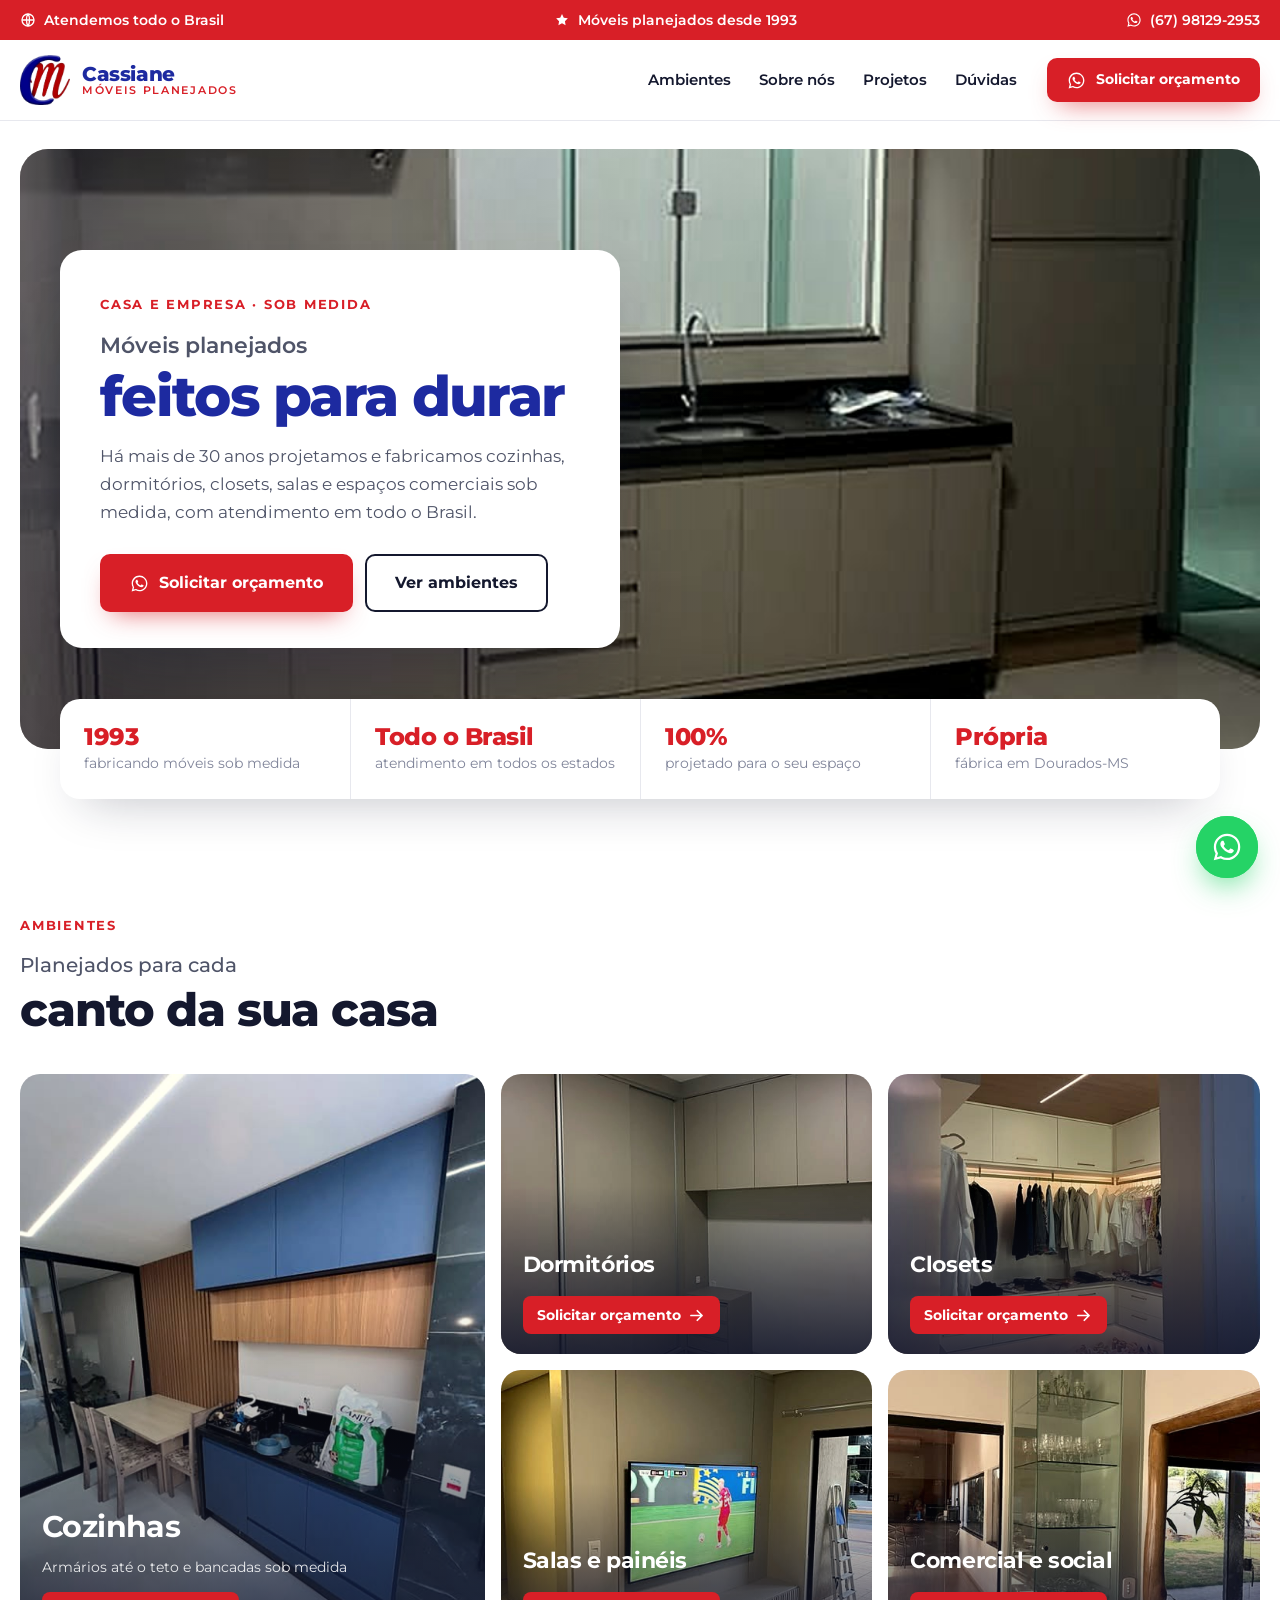
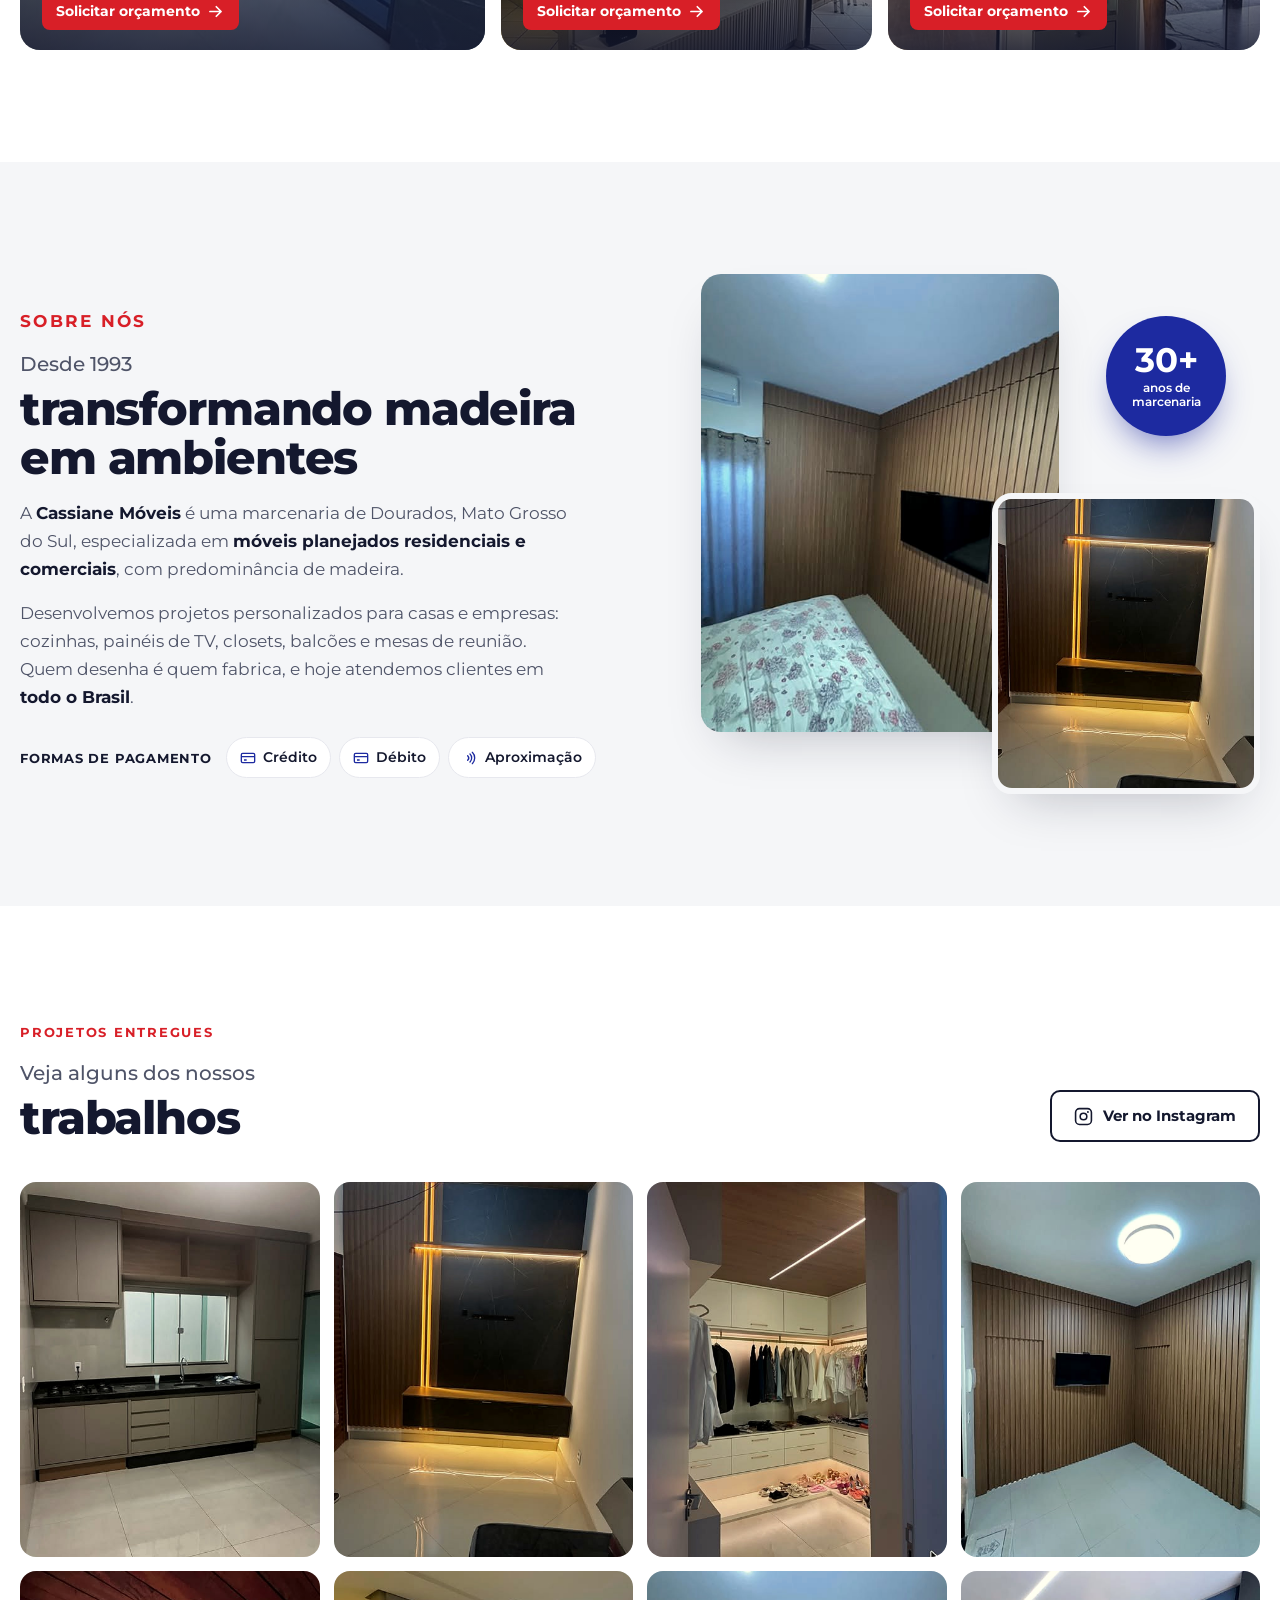
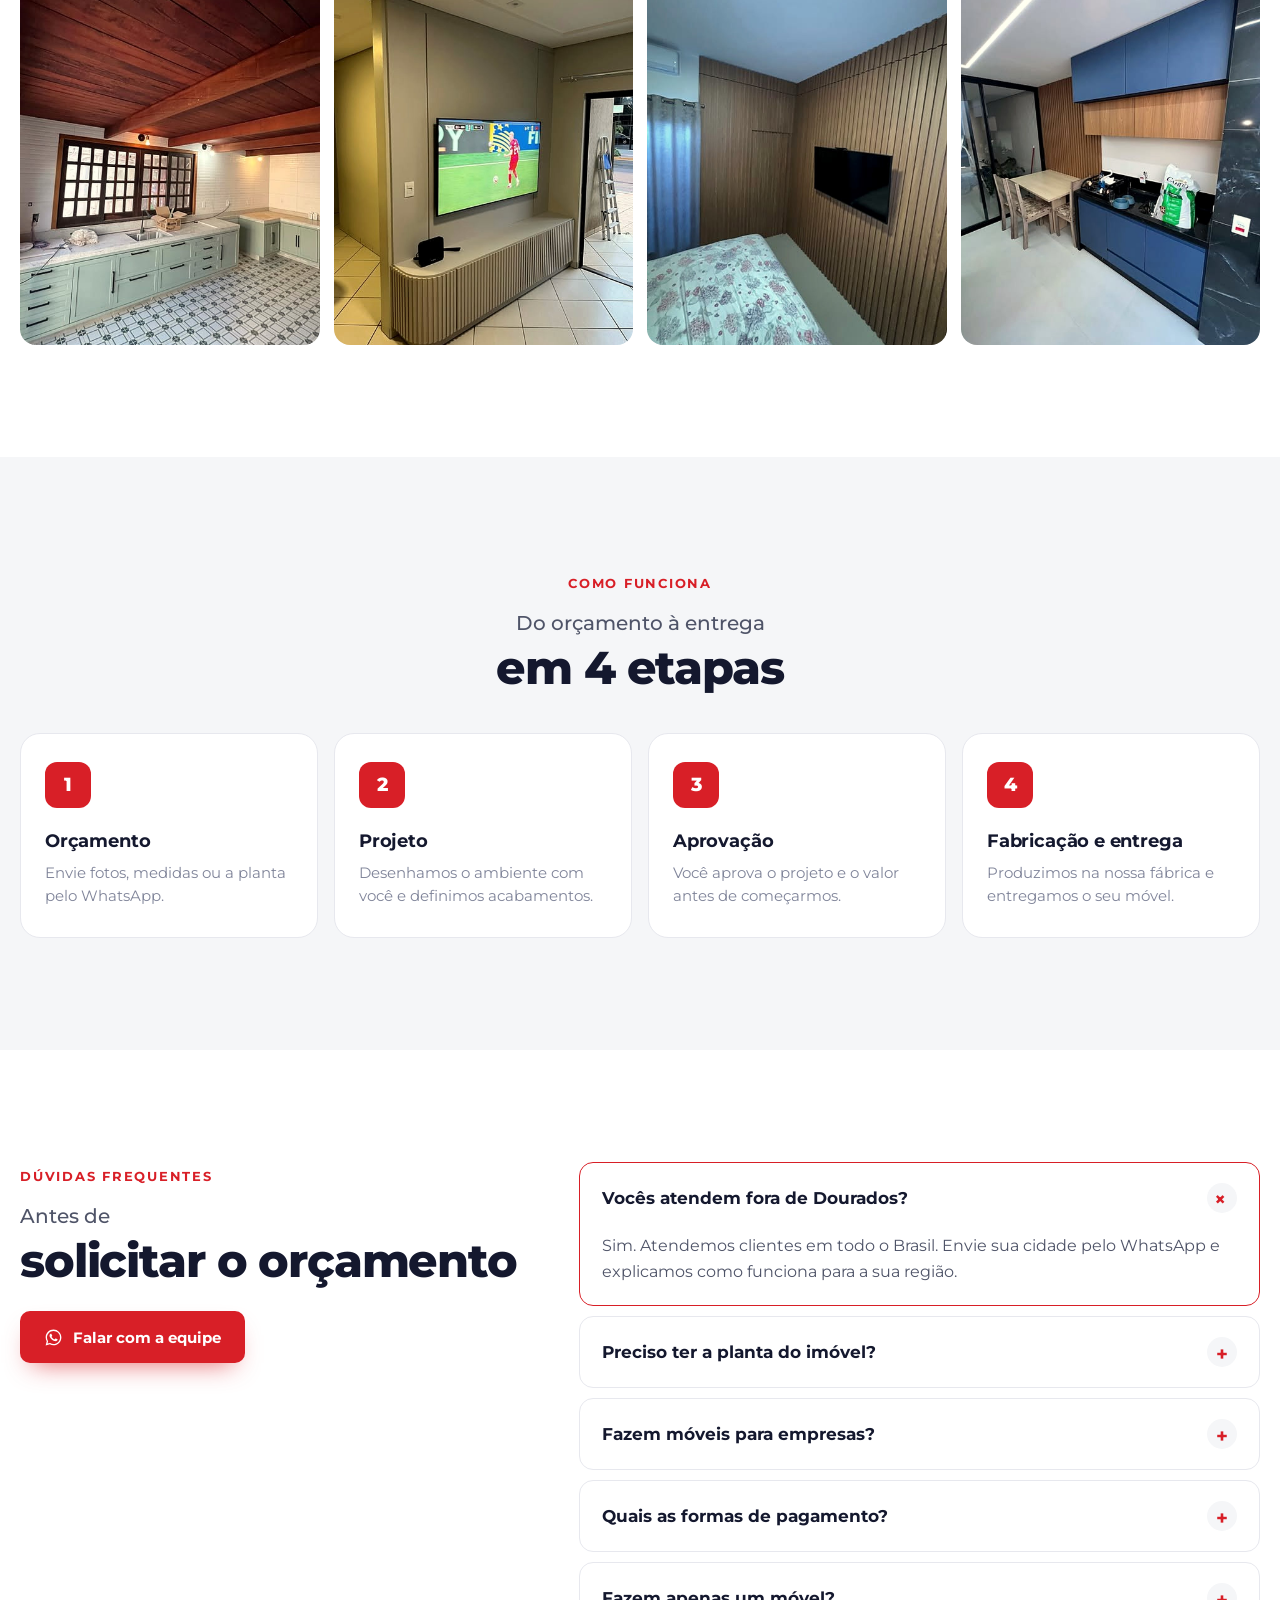
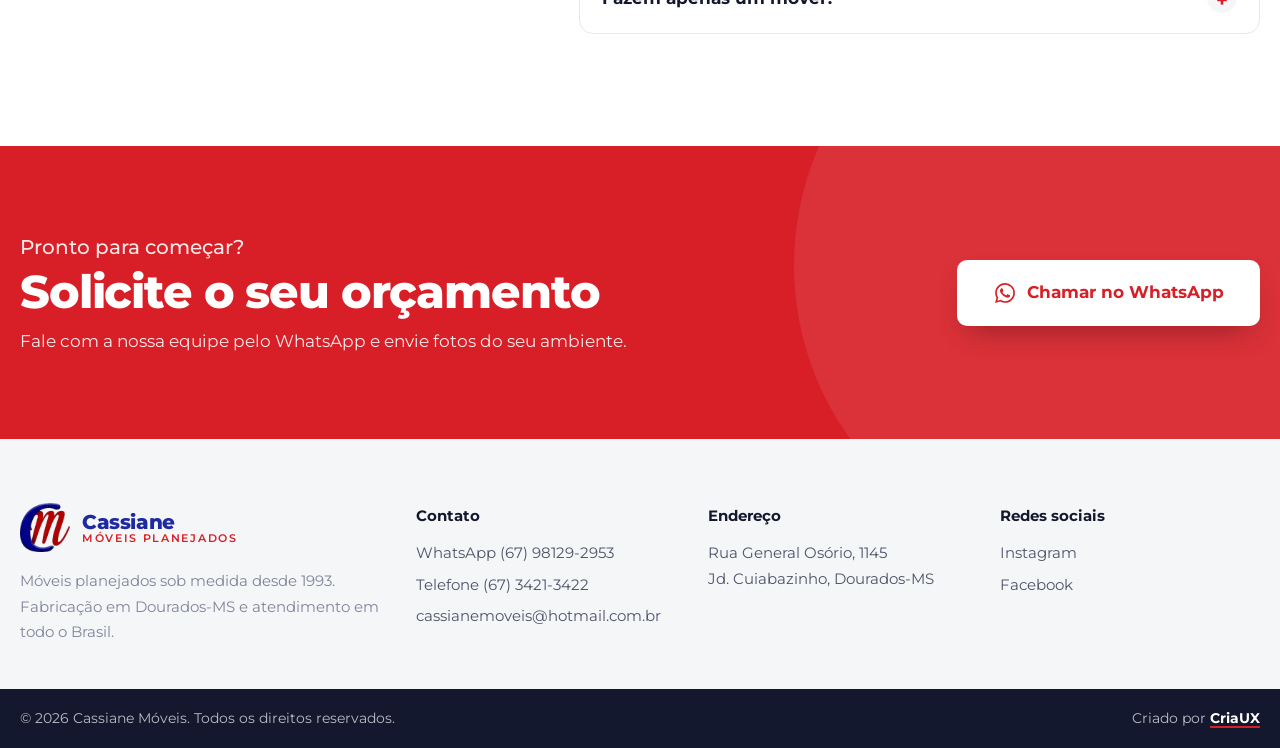
==== opcao-3/index.html @ 1b40d5af "Opção 3 (loja de planejados): hero com cartão, ambientes em blocos, FAQ e CTA vermelho" ====
<!doctype html>
<html lang="pt-BR">
<head>
<meta charset="utf-8">
<meta name="viewport" content="width=device-width, initial-scale=1">
<title>Cassiane Móveis · Móveis Planejados desde 1993</title>
<meta name="description" content="Móveis planejados sob medida para casas e empresas desde 1993. Fabricação própria em Dourados-MS e atendimento em todo o Brasil. Solicite seu orçamento pelo WhatsApp.">
<meta name="theme-color" content="#ffffff">
<meta property="og:title" content="Cassiane Móveis · Móveis planejados desde 1993">
<meta property="og:description" content="Sob medida para casas e empresas. Atendemos todo o Brasil.">
<meta property="og:image" content="../img/cozinha-cinza.jpg">
<link rel="icon" href="../img/logo-cm.png" type="image/png">
<link rel="preconnect" href="https://fonts.googleapis.com">
<link rel="preconnect" href="https://fonts.gstatic.com" crossorigin>
<link href="https://fonts.googleapis.com/css2?family=Montserrat:wght@400;500;600;700;800&display=swap" rel="stylesheet">
<link rel="stylesheet" href="style.css">
<script type="application/ld+json">
{"@context":"https://schema.org","@type":"FurnitureStore","name":"Cassiane Móveis","foundingDate":"1993","areaServed":"BR","telephone":"+55-67-98129-2953","paymentAccepted":"Cartão de crédito, cartão de débito, pagamento por aproximação","address":{"@type":"PostalAddress","streetAddress":"Rua General Osório, 1145 - Jardim Cuiabazinho","addressLocality":"Dourados","addressRegion":"MS","addressCountry":"BR"},"sameAs":["https://www.instagram.com/cm_cassiane_moveis/","https://www.facebook.com/cassianemoveis"]}
</script>
</head>
<body>
<a class="skip" href="#conteudo">Pular para o conteúdo</a>

<div class="info">
  <div class="wrap info__in">
    <span><svg class="i" aria-hidden="true"><use href="#i-br"/></svg>Atendemos todo o Brasil</span>
    <span class="info__mid"><svg class="i" aria-hidden="true"><use href="#i-star"/></svg>Móveis planejados desde 1993</span>
    <a data-wa="info" href="#" target="_blank" rel="noopener"><svg class="i" aria-hidden="true"><use href="#i-wa"/></svg>(67) 98129-2953</a>
  </div>
</div>

<header class="hdr" id="topo">
  <div class="wrap hdr__in">
    <a href="#topo" class="logo" aria-label="Cassiane Móveis, início">
      <img src="../img/logo-cm.png" alt="" width="558" height="552">
      <span>Cassiane<b>Móveis Planejados</b></span>
    </a>
    <nav class="hdr__nav" aria-label="Navegação principal">
      <a href="#ambientes">Ambientes</a>
      <a href="#sobre">Sobre nós</a>
      <a href="#projetos">Projetos</a>
      <a href="#duvidas">Dúvidas</a>
    </nav>
    <a class="btn btn--red btn--sm" data-wa="header" href="#" target="_blank" rel="noopener"><svg class="i" aria-hidden="true"><use href="#i-wa"/></svg><span>Solicitar orçamento</span></a>
  </div>
</header>

<main id="conteudo">

<!-- HERO -->
<section class="hero">
  <div class="wrap">
    <div class="hero__box">
      <img class="hero__img" src="../img/cozinha-cinza.jpg" alt="Cozinha planejada fabricada pela Cassiane Móveis" width="960" height="1280" fetchpriority="high">
      <div class="hero__card">
        <p class="tag">Casa e empresa · Sob medida</p>
        <h1><span class="h1__lead">Móveis planejados</span><span class="h1__key">feitos para durar</span></h1>
        <p class="hero__sub">Há mais de 30 anos projetamos e fabricamos cozinhas, dormitórios, closets, salas e espaços comerciais sob medida, com atendimento em todo o Brasil.</p>
        <div class="hero__ctas">
          <a class="btn btn--red btn--lg" data-wa="hero" href="#" target="_blank" rel="noopener"><svg class="i" aria-hidden="true"><use href="#i-wa"/></svg><span>Solicitar orçamento</span></a>
          <a class="btn btn--line btn--lg" href="#ambientes"><span>Ver ambientes</span></a>
        </div>
      </div>
    </div>

    <ul class="stats">
      <li><b>1993</b><span>fabricando móveis sob medida</span></li>
      <li><b>Todo o Brasil</b><span>atendimento em todos os estados</span></li>
      <li><b>100%</b><span>projetado para o seu espaço</span></li>
      <li><b>Própria</b><span>fábrica em Dourados-MS</span></li>
    </ul>
  </div>
</section>

<!-- AMBIENTES -->
<section class="sec" id="ambientes">
  <div class="wrap">
    <div class="head">
      <p class="tag">Ambientes</p>
      <h2><span class="h2__lead">Planejados para cada</span><span class="h2__key">canto da sua casa</span></h2>
    </div>
    <div class="bento">
      <a class="tile tile--big" data-wa="ambiente" data-topic="cozinha planejada" href="#" target="_blank" rel="noopener">
        <img src="../img/cozinha-azul.jpg" alt="Cozinha planejada azul com madeirado" loading="lazy" width="960" height="1280" style="object-position:50% 20%">
        <span class="tile__body"><b>Cozinhas</b><small>Armários até o teto e bancadas sob medida</small><span class="tile__cta">Solicitar orçamento <svg class="i" aria-hidden="true"><use href="#i-arrow"/></svg></span></span>
      </a>
      <a class="tile" data-wa="ambiente" data-topic="dormitório" href="#" target="_blank" rel="noopener">
        <img src="../img/dormitorio-guarda-roupa.jpg" alt="Guarda-roupa planejado" loading="lazy" width="960" height="1280">
        <span class="tile__body"><b>Dormitórios</b><span class="tile__cta">Solicitar orçamento <svg class="i" aria-hidden="true"><use href="#i-arrow"/></svg></span></span>
      </a>
      <a class="tile" data-wa="ambiente" data-topic="closet" href="#" target="_blank" rel="noopener">
        <img src="../img/closet.jpg" alt="Closet planejado com LED" loading="lazy" width="960" height="1280">
        <span class="tile__body"><b>Closets</b><span class="tile__cta">Solicitar orçamento <svg class="i" aria-hidden="true"><use href="#i-arrow"/></svg></span></span>
      </a>
      <a class="tile" data-wa="ambiente" data-topic="sala / painel de TV" href="#" target="_blank" rel="noopener">
        <img src="../img/home-theater.jpg" alt="Painel de TV com rack ripado" loading="lazy" width="960" height="1280">
        <span class="tile__body"><b>Salas e painéis</b><span class="tile__cta">Solicitar orçamento <svg class="i" aria-hidden="true"><use href="#i-arrow"/></svg></span></span>
      </a>
      <a class="tile" data-wa="ambiente" data-topic="projeto comercial (balcões, mesas de reunião)" href="#" target="_blank" rel="noopener">
        <img src="../img/cristaleira.jpg" alt="Cristaleira planejada" loading="lazy" width="960" height="1280">
        <span class="tile__body"><b>Comercial e social</b><span class="tile__cta">Solicitar orçamento <svg class="i" aria-hidden="true"><use href="#i-arrow"/></svg></span></span>
      </a>
    </div>
  </div>
</section>

<!-- SOBRE -->
<section class="sec sec--gray" id="sobre">
  <div class="wrap about">
    <div class="about__copy">
      <p class="tag">Sobre nós</p>
      <h2><span class="h2__lead">Desde 1993</span><span class="h2__key">transformando madeira em ambientes</span></h2>
      <p>A <b>Cassiane Móveis</b> é uma marcenaria de Dourados, Mato Grosso do Sul, especializada em <b>móveis planejados residenciais e comerciais</b>, com predominância de madeira.</p>
      <p>Desenvolvemos projetos personalizados para casas e empresas: cozinhas, painéis de TV, closets, balcões e mesas de reunião. Quem desenha é quem fabrica, e hoje atendemos clientes em <b>todo o Brasil</b>.</p>
      <div class="pay">
        <span class="pay__t">Formas de pagamento</span>
        <span class="chip"><svg class="i" aria-hidden="true"><use href="#i-card"/></svg>Crédito</span>
        <span class="chip"><svg class="i" aria-hidden="true"><use href="#i-card"/></svg>Débito</span>
        <span class="chip"><svg class="i" aria-hidden="true"><use href="#i-nfc"/></svg>Aproximação</span>
      </div>
    </div>
    <div class="about__media">
      <img class="about__a" src="../img/suite-ripada.jpg" alt="Suíte com parede ripada" loading="lazy" width="960" height="1280">
      <img class="about__b" src="../img/painel-led.jpg" alt="Painel ripado com LED" loading="lazy" width="960" height="1280">
      <div class="about__seal"><b>30+</b><span>anos de marcenaria</span></div>
    </div>
  </div>
</section>

<!-- PROJETOS -->
<section class="sec" id="projetos">
  <div class="wrap">
    <div class="head head--row">
      <div>
        <p class="tag">Projetos entregues</p>
        <h2><span class="h2__lead">Veja alguns dos nossos</span><span class="h2__key">trabalhos</span></h2>
      </div>
      <a class="btn btn--line btn--md" href="https://www.instagram.com/cm_cassiane_moveis/" target="_blank" rel="noopener"><svg class="i" aria-hidden="true"><use href="#i-ig"/></svg><span>Ver no Instagram</span></a>
    </div>
    <div class="gal" id="gal">
      <button class="g" data-title="Cozinha fendi até o teto"><img src="../img/cozinha-cinza.jpg" alt="Cozinha fendi" loading="lazy" width="960" height="1280"></button>
      <button class="g" data-title="Painel ripado com LED"><img src="../img/painel-led.jpg" alt="Painel ripado com LED" loading="lazy" width="960" height="1280"></button>
      <button class="g" data-title="Closet em L iluminado"><img src="../img/closet.jpg" alt="Closet em L" loading="lazy" width="960" height="1280"></button>
      <button class="g" data-title="Quarto ripado com porta oculta"><img src="../img/dormitorio-ripado.jpg" alt="Quarto ripado" loading="lazy" width="960" height="1280"></button>
      <button class="g" data-title="Cozinha verde sálvia"><img src="../img/cozinha-verde.jpg" alt="Cozinha verde" loading="lazy" width="960" height="1280"></button>
      <button class="g" data-title="Rack ripado de cantos curvos"><img src="../img/home-theater.jpg" alt="Rack ripado" loading="lazy" width="960" height="1280"></button>
      <button class="g" data-title="Suíte com parede ripada"><img src="../img/suite-ripada.jpg" alt="Suíte ripada" loading="lazy" width="960" height="1280"></button>
      <button class="g" data-title="Cozinha azul com madeirado"><img src="../img/cozinha-azul.jpg" alt="Cozinha azul" loading="lazy" width="960" height="1280"></button>
    </div>
  </div>
</section>

<!-- COMO FUNCIONA -->
<section class="sec sec--gray" id="como-funciona">
  <div class="wrap">
    <div class="head head--center">
      <p class="tag">Como funciona</p>
      <h2><span class="h2__lead">Do orçamento à entrega</span><span class="h2__key">em 4 etapas</span></h2>
    </div>
    <ol class="steps">
      <li><span>1</span><h3>Orçamento</h3><p>Envie fotos, medidas ou a planta pelo WhatsApp.</p></li>
      <li><span>2</span><h3>Projeto</h3><p>Desenhamos o ambiente com você e definimos acabamentos.</p></li>
      <li><span>3</span><h3>Aprovação</h3><p>Você aprova o projeto e o valor antes de começarmos.</p></li>
      <li><span>4</span><h3>Fabricação e entrega</h3><p>Produzimos na nossa fábrica e entregamos o seu móvel.</p></li>
    </ol>
  </div>
</section>

<!-- DÚVIDAS -->
<section class="sec" id="duvidas">
  <div class="wrap faq">
    <div class="head">
      <p class="tag">Dúvidas frequentes</p>
      <h2><span class="h2__lead">Antes de</span><span class="h2__key">solicitar o orçamento</span></h2>
      <a class="btn btn--red btn--md" data-wa="faq" href="#" target="_blank" rel="noopener"><svg class="i" aria-hidden="true"><use href="#i-wa"/></svg><span>Falar com a equipe</span></a>
    </div>
    <div class="faq__list">
      <details open><summary>Vocês atendem fora de Dourados?</summary><p>Sim. Atendemos clientes em todo o Brasil. Envie sua cidade pelo WhatsApp e explicamos como funciona para a sua região.</p></details>
      <details><summary>Preciso ter a planta do imóvel?</summary><p>Não é obrigatório. Fotos e medidas aproximadas já bastam para começar a conversa.</p></details>
      <details><summary>Fazem móveis para empresas?</summary><p>Sim. Além de residências, fazemos projetos comerciais como balcões e mesas de reunião.</p></details>
      <details><summary>Quais as formas de pagamento?</summary><p>Aceitamos cartões de crédito, débito e pagamento por aproximação.</p></details>
      <details><summary>Fazem apenas um móvel?</summary><p>Sim. Fazemos desde uma peça, como um painel de TV, até ambientes completos.</p></details>
    </div>
  </div>
</section>

<!-- CTA -->
<section class="cta">
  <div class="wrap cta__in">
    <div>
      <h2><span class="h2__lead">Pronto para começar?</span><span class="h2__key">Solicite o seu orçamento</span></h2>
      <p>Fale com a nossa equipe pelo WhatsApp e envie fotos do seu ambiente.</p>
    </div>
    <a class="btn btn--white btn--xl" data-wa="cta" href="#" target="_blank" rel="noopener"><svg class="i" aria-hidden="true"><use href="#i-wa"/></svg><span>Chamar no WhatsApp</span></a>
  </div>
</section>
</main>

<footer class="ftr">
  <div class="wrap ftr__grid">
    <div class="ftr__brand">
      <a href="#topo" class="logo" aria-label="Voltar ao topo"><img src="../img/logo-cm.png" alt="" width="558" height="552"><span>Cassiane<b>Móveis Planejados</b></span></a>
      <p>Móveis planejados sob medida desde 1993. Fabricação em Dourados-MS e atendimento em todo o Brasil.</p>
    </div>
    <div><h4>Contato</h4><a data-wa="ftr" href="#" target="_blank" rel="noopener">WhatsApp (67) 98129-2953</a><a href="tel:+556734213422">Telefone (67) 3421-3422</a><a href="mailto:cassianemoveis@hotmail.com.br">cassianemoveis@hotmail.com.br</a></div>
    <div><h4>Endereço</h4><a href="https://www.google.com/maps/search/?api=1&amp;query=Rua+General+Os%C3%B3rio+1145+Dourados+MS" target="_blank" rel="noopener">Rua General Osório, 1145<br>Jd. Cuiabazinho, Dourados-MS</a></div>
    <div><h4>Redes sociais</h4><a href="https://www.instagram.com/cm_cassiane_moveis/" target="_blank" rel="noopener">Instagram</a><a href="https://www.facebook.com/cassianemoveis" target="_blank" rel="noopener">Facebook</a></div>
  </div>
  <div class="ftr__bottom">
    <div class="wrap ftr__bottom-in"><span>© <span id="ano">2026</span> Cassiane Móveis. Todos os direitos reservados.</span><span class="credit">Criado por <a href="https://criaux.com.br/" target="_blank" rel="noopener">CriaUX</a></span></div>
  </div>
</footer>

<a class="fab" data-wa="flutuante" href="#" target="_blank" rel="noopener" aria-label="Falar no WhatsApp"><svg class="i" aria-hidden="true"><use href="#i-wa"/></svg></a>

<dialog class="lb" id="lb" aria-label="Projeto ampliado">
  <button class="lb__btn lb__x" data-close aria-label="Fechar"><svg class="i" aria-hidden="true"><use href="#i-x"/></svg></button>
  <button class="lb__btn lb__prev" data-prev aria-label="Anterior"><svg class="i" aria-hidden="true"><use href="#i-arrow"/></svg></button>
  <figure class="lb__fig"><img id="lbImg" src="" alt=""><figcaption><b id="lbCap"></b><a class="btn btn--red btn--md" id="lbWa" href="#" target="_blank" rel="noopener"><svg class="i" aria-hidden="true"><use href="#i-wa"/></svg><span>Quero um assim</span></a></figcaption></figure>
  <button class="lb__btn lb__next" data-next aria-label="Próximo"><svg class="i" aria-hidden="true"><use href="#i-arrow"/></svg></button>
</dialog>

<svg width="0" height="0" style="position:absolute" aria-hidden="true">
  <symbol id="i-wa" viewBox="0 0 24 24"><path fill="currentColor" d="M19.05 4.91A9.82 9.82 0 0 0 12.04 2C6.58 2 2.13 6.45 2.13 11.91c0 1.75.46 3.45 1.32 4.95L2.05 22l5.25-1.38a9.9 9.9 0 0 0 4.74 1.21c5.46 0 9.91-4.45 9.91-9.91 0-2.65-1.03-5.14-2.9-7.01Zm-7.01 15.24c-1.48 0-2.93-.4-4.2-1.15l-.3-.18-3.12.82.83-3.04-.2-.31a8.26 8.26 0 0 1-1.26-4.38c0-4.54 3.7-8.24 8.24-8.24 2.2 0 4.27.86 5.82 2.42a8.18 8.18 0 0 1 2.41 5.83c.01 4.54-3.68 8.23-8.22 8.23Zm4.52-6.16c-.25-.12-1.47-.72-1.69-.81-.23-.08-.39-.12-.56.12-.17.25-.64.81-.78.97-.14.17-.29.19-.54.06-.25-.12-1.05-.39-1.99-1.23-.74-.66-1.23-1.47-1.38-1.72-.14-.25-.02-.38.11-.51.11-.11.25-.29.37-.43s.17-.25.25-.41c.08-.17.04-.31-.02-.43s-.56-1.34-.76-1.84c-.2-.48-.41-.42-.56-.43h-.48c-.17 0-.43.06-.66.31-.22.25-.86.85-.86 2.07s.89 2.4 1.01 2.56c.12.17 1.75 2.67 4.23 3.74.59.26 1.05.41 1.41.52.59.19 1.13.16 1.56.1.48-.07 1.47-.6 1.67-1.18.21-.58.21-1.07.14-1.18s-.22-.16-.47-.28Z"/></symbol>
  <symbol id="i-arrow" viewBox="0 0 24 24"><path fill="none" stroke="currentColor" stroke-width="2.2" stroke-linecap="round" stroke-linejoin="round" d="M5 12h14M13 6l6 6-6 6"/></symbol>
  <symbol id="i-x" viewBox="0 0 24 24"><path fill="none" stroke="currentColor" stroke-width="2.2" stroke-linecap="round" d="M6 6l12 12M18 6 6 18"/></symbol>
  <symbol id="i-br" viewBox="0 0 24 24"><circle cx="12" cy="12" r="9" fill="none" stroke="currentColor" stroke-width="2"/><path fill="none" stroke="currentColor" stroke-width="2" d="M3 12h18M12 3c3 3.2 3 14.8 0 18M12 3c-3 3.2-3 14.8 0 18"/></symbol>
  <symbol id="i-star" viewBox="0 0 24 24"><path fill="currentColor" d="m12 3 2.7 5.6 6.1.9-4.4 4.3 1 6.1L12 17l-5.4 2.9 1-6.1L3.2 9.5l6.1-.9Z"/></symbol>
  <symbol id="i-card" viewBox="0 0 24 24"><rect x="2" y="5" width="20" height="14" rx="2" fill="none" stroke="currentColor" stroke-width="2"/><path stroke="currentColor" stroke-width="2" d="M2 10h20M6 15h4"/></symbol>
  <symbol id="i-nfc" viewBox="0 0 24 24"><path fill="none" stroke="currentColor" stroke-width="2" stroke-linecap="round" d="M8.5 8.5a5 5 0 0 1 0 7M12 6a8.5 8.5 0 0 1 0 12M15.5 3.5a12 12 0 0 1 0 17"/></symbol>
  <symbol id="i-ig" viewBox="0 0 24 24"><rect x="2" y="2" width="20" height="20" rx="5" fill="none" stroke="currentColor" stroke-width="2"/><circle cx="12" cy="12" r="4.2" fill="none" stroke="currentColor" stroke-width="2"/><circle cx="17.6" cy="6.4" r="1.2" fill="currentColor"/></symbol>
</svg>

<script src="app.js" defer></script>
</body>
</html>
---- opcao-3/style.css ----
/* ==========================================================
   Cassiane Móveis — Opção 3 "Loja de planejados"
   ========================================================== */
:root{
  --red:#d81f27;
  --red-d:#b5161d;
  --blue:#1d2aa0;
  --ink:#14182e;
  --text:#4f5468;
  --muted:#80859a;
  --line:#e7e8ee;
  --gray:#f5f6f8;
  --wa:#25d366;
  --f:"Montserrat",system-ui,-apple-system,"Segoe UI",sans-serif;
  --wrap:1240px;
  --r:20px;
  --ease:cubic-bezier(.22,.7,.2,1);
  --sh:0 24px 50px -24px rgba(20,24,46,.28);
}
*,*::before,*::after{box-sizing:border-box}
html{scroll-behavior:smooth;-webkit-text-size-adjust:100%;scroll-padding-top:90px}
html,body{overflow-x:clip}
body{margin:0;background:#fff;color:var(--text);font:400 16px/1.7 var(--f);-webkit-font-smoothing:antialiased}
img{display:block;max-width:100%;height:auto}
a{color:inherit;text-decoration:none}
h1,h2,h3,h4,p{margin:0}
button{font:inherit;color:inherit}
b{font-weight:700;color:var(--ink)}
.wrap{width:min(100% - 40px,var(--wrap));margin-inline:auto}
.i{width:19px;height:19px;flex:none}
.skip{position:absolute;left:-9999px;top:8px;z-index:200;background:var(--ink);color:#fff;padding:10px 16px;border-radius:8px}
.skip:focus{left:8px}
:focus-visible{outline:3px solid var(--blue);outline-offset:3px;border-radius:6px}

/* Títulos */
.tag{display:inline-block;font-size:12.5px;font-weight:700;letter-spacing:.14em;text-transform:uppercase;color:var(--red);margin-bottom:12px}
h1,h2{display:flex;flex-direction:column;gap:2px;color:var(--ink)}
.h2__lead{font-weight:500;font-size:clamp(17px,1.6vw,21px);color:var(--text)}
.h2__key{font-weight:800;font-size:clamp(30px,3.6vw,46px);line-height:1.08;letter-spacing:-.025em}
.head{margin-bottom:40px;max-width:720px}
.head--row{max-width:none;display:flex;justify-content:space-between;align-items:flex-end;gap:20px;flex-wrap:wrap}
.head--center{text-align:center;margin-inline:auto}
.head--center h2{align-items:center}

/* Botões */
.btn{display:inline-flex;align-items:center;justify-content:center;gap:10px;border-radius:10px;font-weight:700;white-space:nowrap;cursor:pointer;border:2px solid transparent;transition:transform .2s var(--ease),background .2s,color .2s,box-shadow .2s,border-color .2s}
.btn:hover{transform:translateY(-2px)}
.btn--red{background:var(--red);color:#fff;box-shadow:0 12px 26px -12px rgba(216,31,39,.7)}
.btn--red:hover{background:var(--red-d)}
.btn--line{border-color:var(--ink);color:var(--ink);background:#fff}
.btn--line:hover{background:var(--ink);color:#fff}
.btn--white{background:#fff;color:var(--red);box-shadow:0 14px 30px -12px rgba(0,0,0,.35)}
.btn--sm{height:44px;padding:0 18px;font-size:14px}
.btn--md{height:52px;padding:0 22px;font-size:15px}
.btn--lg{height:58px;padding:0 28px;font-size:15.5px}
.btn--xl{height:66px;padding:0 34px;font-size:17px}.btn--xl .i{width:24px;height:24px}

/* Barra de informações */
.info{background:var(--red);color:#fff;font-size:13.5px;font-weight:600}
.info__in{display:flex;justify-content:space-between;align-items:center;gap:16px;height:40px}
.info span,.info a{display:flex;align-items:center;gap:8px;white-space:nowrap}
.info .i{width:16px;height:16px}
@media (max-width:760px){.info .info__mid,.info a{display:none}.info__in{justify-content:center}}

/* Header */
.hdr{position:sticky;top:0;z-index:60;background:rgba(255,255,255,.95);backdrop-filter:blur(12px);-webkit-backdrop-filter:blur(12px);border-bottom:1px solid var(--line)}
.hdr__in{display:flex;align-items:center;gap:30px;height:80px}
.logo{display:flex;align-items:center;gap:12px}
.logo img{width:50px;height:auto}
.logo span{display:flex;flex-direction:column;font-weight:800;font-size:20px;line-height:1.05;color:var(--blue);letter-spacing:-.02em}
.logo span b{font-weight:600;font-size:10.5px;letter-spacing:.16em;text-transform:uppercase;color:var(--red)}
.hdr__nav{display:flex;gap:28px;margin-left:auto}
.hdr__nav a{font-weight:600;font-size:14.5px;color:var(--ink);position:relative;padding:6px 0}
.hdr__nav a::after{content:"";position:absolute;left:0;right:0;bottom:0;height:2px;background:var(--red);transform:scaleX(0);transition:transform .25s var(--ease)}
.hdr__nav a:hover::after{transform:scaleX(1)}
@media (max-width:960px){.hdr__nav{display:none}.hdr .btn{margin-left:auto}}
@media (max-width:460px){.hdr__in{height:70px}.logo img{width:42px}.logo span{font-size:18px}.hdr .btn span{display:none}.hdr .btn{width:46px;padding:0}}

/* Hero */
.hero{padding:28px 0 0}
.hero__box{position:relative;border-radius:28px;overflow:hidden;min-height:600px;display:flex;align-items:center;background:var(--gray)}
.hero__img{position:absolute;inset:0;width:100%;height:100%;object-fit:cover;object-position:50% 58%}
.hero__box::after{content:"";position:absolute;inset:0;background:linear-gradient(90deg,rgba(20,24,46,.45) 0%,rgba(20,24,46,0) 60%)}
.hero__card{position:relative;z-index:2;margin:40px;max-width:560px;background:#fff;border-radius:22px;padding:40px 40px 36px;box-shadow:0 40px 80px -30px rgba(20,24,46,.45)}
.h1__lead{font-weight:600;font-size:clamp(18px,1.8vw,22px);color:var(--text)}
.h1__key{font-weight:800;font-size:clamp(36px,4.4vw,58px);line-height:1.02;letter-spacing:-.03em;color:var(--blue)}
.hero__sub{margin:18px 0 28px;font-size:16.5px}
.hero__ctas{display:flex;gap:12px;flex-wrap:wrap}
.stats{list-style:none;padding:0;margin:-50px 40px 0;position:relative;z-index:3;display:grid;grid-template-columns:repeat(4,1fr);background:#fff;border-radius:var(--r);box-shadow:var(--sh)}
.stats li{padding:24px 24px;display:flex;flex-direction:column}
.stats li+li{border-left:1px solid var(--line)}
.stats b{font-size:24px;font-weight:800;color:var(--red);letter-spacing:-.02em;line-height:1.2}
.stats span{font-size:13.5px;color:var(--muted)}
@media (max-width:900px){
  .hero__box{min-height:0;flex-direction:column;align-items:stretch}
  .hero__img{position:relative;height:300px}
  .hero__box::after{display:none}
  .hero__card{margin:-60px 14px 14px;padding:28px 22px}
  .stats{margin:18px 0 0;grid-template-columns:1fr 1fr}
  .stats li:nth-child(3){border-left:0}
  .stats li:nth-child(n+3){border-top:1px solid var(--line)}
}
@media (max-width:520px){.hero{padding-top:14px}.hero__ctas .btn{width:100%}.stats li{padding:18px 16px}.stats b{font-size:19px}.stats span{font-size:12.5px}}

/* Seções */
.sec{padding:clamp(80px,9vw,112px) 0}
.sec--gray{background:var(--gray)}

/* Bento de ambientes */
.bento{display:grid;grid-template-columns:1.25fr 1fr 1fr;grid-template-rows:280px 280px;gap:16px}
.tile{position:relative;border-radius:var(--r);overflow:hidden;color:#fff;isolation:isolate;background:var(--gray)}
.tile--big{grid-row:span 2}
.tile img{position:absolute;inset:0;width:100%;height:100%;object-fit:cover;z-index:-2;transition:transform .7s var(--ease)}
.tile::before{content:"";position:absolute;inset:0;background:linear-gradient(180deg,rgba(20,24,46,0) 40%,rgba(20,24,46,.85));z-index:-1}
.tile__body{position:absolute;left:22px;right:22px;bottom:20px;display:flex;flex-direction:column;gap:4px}
.tile b{color:#fff;font-size:22px;letter-spacing:-.02em}
.tile--big b{font-size:30px}
.tile small{font-size:14px;opacity:.88}
.tile__cta{display:inline-flex;align-items:center;gap:6px;margin-top:8px;font-weight:700;font-size:13.5px;background:var(--red);padding:8px 14px;border-radius:8px;width:max-content;transition:gap .25s var(--ease)}
.tile:hover img{transform:scale(1.06)}
.tile:hover .tile__cta{gap:12px}
@media (max-width:900px){.bento{grid-template-columns:1fr 1fr;grid-template-rows:none;grid-auto-rows:230px}.tile--big{grid-column:1/-1;grid-row:auto}}
@media (max-width:520px){.bento{grid-auto-rows:200px;gap:10px}.tile__body{left:14px;right:14px;bottom:14px}.tile b{font-size:17px}.tile--big b{font-size:24px}.tile__cta{font-size:12px;padding:6px 10px}}

/* Sobre */
.about{display:grid;grid-template-columns:1.05fr .95fr;gap:64px;align-items:center}
.about__copy p{margin-top:16px;font-size:16.5px;max-width:34em}
.about__copy h2{margin-bottom:8px}
.pay{display:flex;align-items:center;gap:8px;flex-wrap:wrap;margin-top:26px}
.pay__t{font-size:13px;font-weight:700;letter-spacing:.06em;text-transform:uppercase;color:var(--ink);margin-right:6px}
.chip{display:inline-flex;align-items:center;gap:7px;padding:8px 13px;border-radius:999px;background:#fff;border:1px solid var(--line);font-size:13.5px;font-weight:600;color:var(--ink)}
.chip .i{width:16px;height:16px;color:var(--blue)}
.about__media{position:relative;height:520px}
.about__a{position:absolute;left:0;top:0;width:64%;height:88%;object-fit:cover;border-radius:var(--r);box-shadow:var(--sh)}
.about__b{position:absolute;right:0;bottom:0;width:48%;height:58%;object-fit:cover;border-radius:var(--r);border:6px solid var(--gray);box-shadow:var(--sh)}
.about__seal{position:absolute;right:6%;top:8%;width:120px;height:120px;border-radius:50%;background:var(--blue);color:#fff;display:flex;flex-direction:column;align-items:center;justify-content:center;text-align:center;box-shadow:0 18px 36px -14px rgba(29,42,160,.7)}
.about__seal b{color:#fff;font-size:34px;line-height:1}
.about__seal span{font-size:11.5px;font-weight:600;line-height:1.25;margin-top:4px;max-width:80px}
@media (max-width:900px){.about{grid-template-columns:1fr;gap:44px}.about__media{height:420px;max-width:560px}}
@media (max-width:520px){.about__media{height:360px}.about__seal{width:96px;height:96px}.about__seal b{font-size:26px}}

/* Galeria */
.gal{display:grid;grid-template-columns:repeat(4,1fr);gap:14px}
.g{all:unset;box-sizing:border-box;cursor:zoom-in;border-radius:16px;overflow:hidden;aspect-ratio:4/5;position:relative;background:var(--gray)}
.g img{width:100%;height:100%;object-fit:cover;transition:transform .6s var(--ease)}
.g::after{content:"+";position:absolute;right:12px;bottom:12px;width:36px;height:36px;border-radius:50%;background:#fff;color:var(--red);display:grid;place-items:center;font-size:22px;font-weight:600;transform:scale(0);transition:transform .3s var(--ease)}
.g:hover img{transform:scale(1.06)}
.g:hover::after,.g:focus-visible::after{transform:scale(1)}
.g:focus-visible{outline:3px solid var(--blue);outline-offset:3px}
@media (max-width:900px){.gal{grid-template-columns:repeat(2,1fr);gap:10px}}

/* Etapas */
.steps{list-style:none;padding:0;margin:0;display:grid;grid-template-columns:repeat(4,1fr);gap:16px;counter-reset:s}
.steps li{background:#fff;border-radius:var(--r);padding:28px 24px;border:1px solid var(--line);transition:transform .25s var(--ease),box-shadow .25s}
.steps li:hover{transform:translateY(-4px);box-shadow:var(--sh)}
.steps li>span{display:grid;place-items:center;width:46px;height:46px;border-radius:12px;background:var(--red);color:#fff;font-weight:800;font-size:19px;margin-bottom:18px}
.steps h3{font-size:18px;font-weight:700;color:var(--ink);margin-bottom:6px;letter-spacing:-.01em}
.steps p{font-size:14.5px;color:var(--muted);line-height:1.6}
@media (max-width:900px){.steps{grid-template-columns:1fr 1fr}}
@media (max-width:520px){.steps{grid-template-columns:1fr}}

/* FAQ */
.faq{display:grid;grid-template-columns:.85fr 1.15fr;gap:56px;align-items:start}
.faq .head{margin-bottom:0}
.faq .head .btn{margin-top:26px}
.faq__list{display:flex;flex-direction:column;gap:10px}
.faq__list details{border:1px solid var(--line);border-radius:14px;padding:0 22px;background:#fff;transition:border-color .2s}
.faq__list details[open]{border-color:var(--red)}
.faq__list summary{list-style:none;cursor:pointer;display:flex;justify-content:space-between;align-items:center;gap:16px;padding:20px 0;font-weight:700;font-size:16.5px;color:var(--ink)}
.faq__list summary::-webkit-details-marker{display:none}
.faq__list summary::after{content:"+";flex:none;width:30px;height:30px;border-radius:50%;background:var(--gray);display:grid;place-items:center;font-size:20px;color:var(--red);transition:transform .3s var(--ease)}
.faq__list details[open] summary::after{transform:rotate(45deg)}
.faq__list p{padding:0 0 20px;font-size:15.5px}
@media (max-width:900px){.faq{grid-template-columns:1fr;gap:32px}}

/* CTA */
.cta{background:var(--red);color:rgba(255,255,255,.9);padding:clamp(56px,7vw,84px) 0;position:relative;overflow:hidden;isolation:isolate}
.cta::before{content:"";position:absolute;right:-8%;top:-60%;width:46%;aspect-ratio:1;border-radius:50%;background:rgba(255,255,255,.08);z-index:-1}
.cta__in{display:flex;justify-content:space-between;align-items:center;gap:32px;flex-wrap:wrap}
.cta h2,.cta .h2__lead{color:#fff}
.cta .h2__lead{opacity:.9}
.cta p{margin-top:10px;font-size:16.5px}
@media (max-width:620px){.cta .btn{width:100%}}

/* Rodapé */
.ftr{background:var(--gray);padding:64px 0 0;font-size:15px}
.ftr__grid{display:grid;grid-template-columns:1.4fr 1fr 1fr 1fr;gap:32px;padding-bottom:44px}
.ftr__brand p{margin-top:16px;max-width:28em;color:var(--muted)}
.ftr__grid>div:not(.ftr__brand){display:flex;flex-direction:column;gap:6px}
.ftr h4{font-size:15px;font-weight:700;color:var(--ink);margin-bottom:6px}
.ftr a:hover{color:var(--red)}
.ftr__bottom{background:var(--ink);color:rgba(255,255,255,.7);font-size:13.5px}
.ftr__bottom-in{display:flex;justify-content:space-between;gap:12px;flex-wrap:wrap;padding:18px 0}
.credit a{color:#fff;font-weight:700;border-bottom:2px solid var(--red)}
@media (max-width:860px){.ftr__grid{grid-template-columns:1fr 1fr}.ftr__brand{grid-column:1/-1}.ftr__bottom{padding-bottom:84px}}
@media (max-width:480px){.ftr__grid{grid-template-columns:1fr}}

/* WhatsApp flutuante */
.fab{position:fixed;right:22px;bottom:22px;z-index:70;width:62px;height:62px;border-radius:50%;background:var(--wa);color:#fff;display:grid;place-items:center;box-shadow:0 14px 30px -8px rgba(37,211,102,.7);transition:transform .25s var(--ease)}
.fab .i{width:32px;height:32px}
.fab::before{content:"";position:absolute;inset:0;border-radius:50%;border:2px solid var(--wa);animation:ring 2.4s infinite}
@keyframes ring{0%{transform:scale(1);opacity:.8}100%{transform:scale(1.6);opacity:0}}
.fab:hover{transform:scale(1.08)}

/* Lightbox */
.lb{border:0;padding:0;margin:0;width:100vw;height:100vh;height:100dvh;max-width:none;max-height:none;background:transparent}
.lb::backdrop{background:rgba(20,24,46,.92)}
.lb[open]{display:grid;grid-template-columns:90px 1fr 90px;align-items:center}
.lb__fig{grid-column:2;margin:0;display:flex;flex-direction:column;align-items:center;gap:16px}
.lb__fig img{max-height:74vh;max-width:100%;width:auto;border-radius:16px}
.lb__fig figcaption{display:flex;align-items:center;justify-content:space-between;gap:16px;flex-wrap:wrap;width:min(100%,620px);background:#fff;border-radius:16px;padding:10px 10px 10px 20px}
.lb__fig b{font-size:17px}
.lb__btn{width:50px;height:50px;border-radius:50%;border:0;background:rgba(255,255,255,.15);color:#fff;display:grid;place-items:center;cursor:pointer;justify-self:center}
.lb__btn:hover{background:rgba(255,255,255,.3)}
.lb__prev .i{transform:rotate(180deg)}
.lb__x{position:fixed;top:18px;right:18px}
@media (max-width:700px){.lb[open]{grid-template-columns:1fr;padding:72px 14px 96px}.lb__fig{grid-column:1}.lb__fig img{max-height:56vh}.lb__prev,.lb__next{position:fixed;bottom:22px}.lb__prev{left:22px}.lb__next{right:22px}.lb__fig .btn{width:100%}}

.rv{opacity:0;transform:translateY(24px);transition:opacity .7s var(--ease),transform .7s var(--ease)}
.rv.in{opacity:1;transform:none}
@media (prefers-reduced-motion:reduce){*,*::before,*::after{animation:none!important;transition:none!important;scroll-behavior:auto!important}.rv{opacity:1;transform:none}}
.fab.off{transform:scale(0);opacity:0;pointer-events:none}
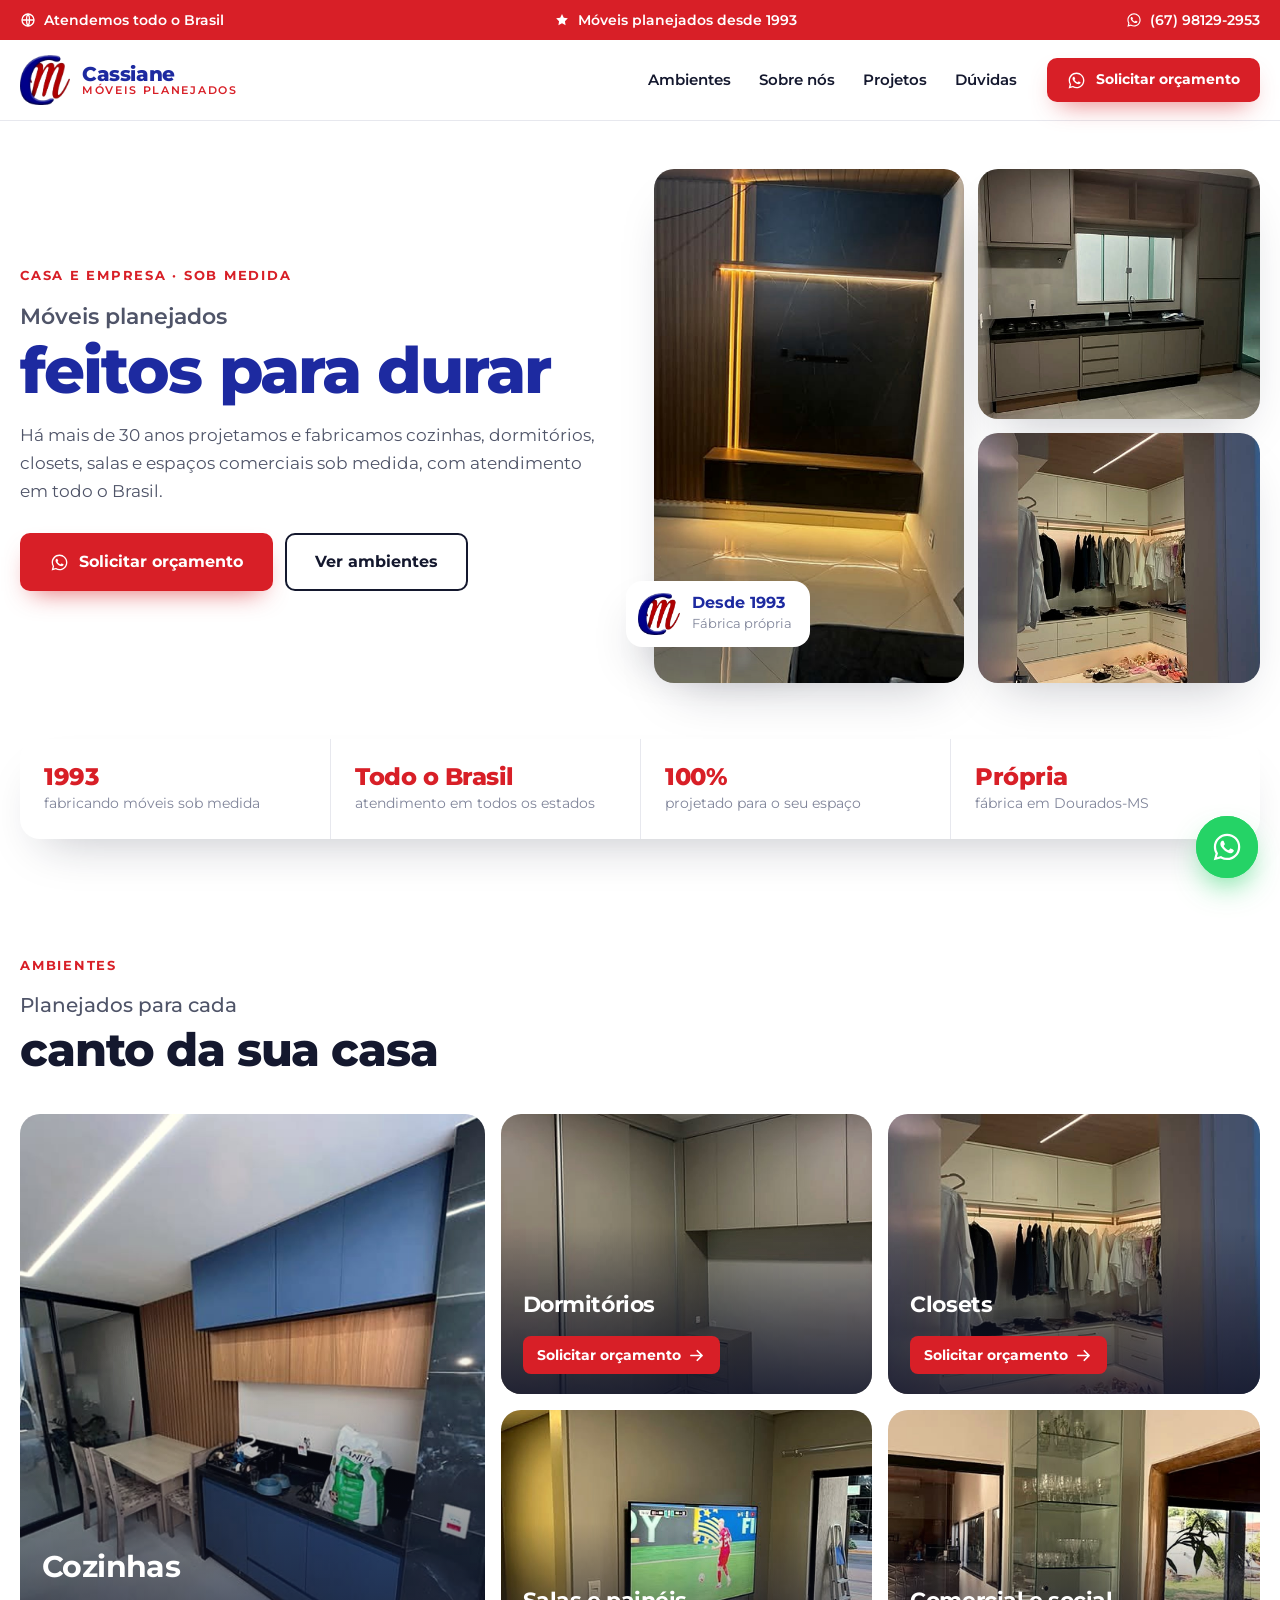
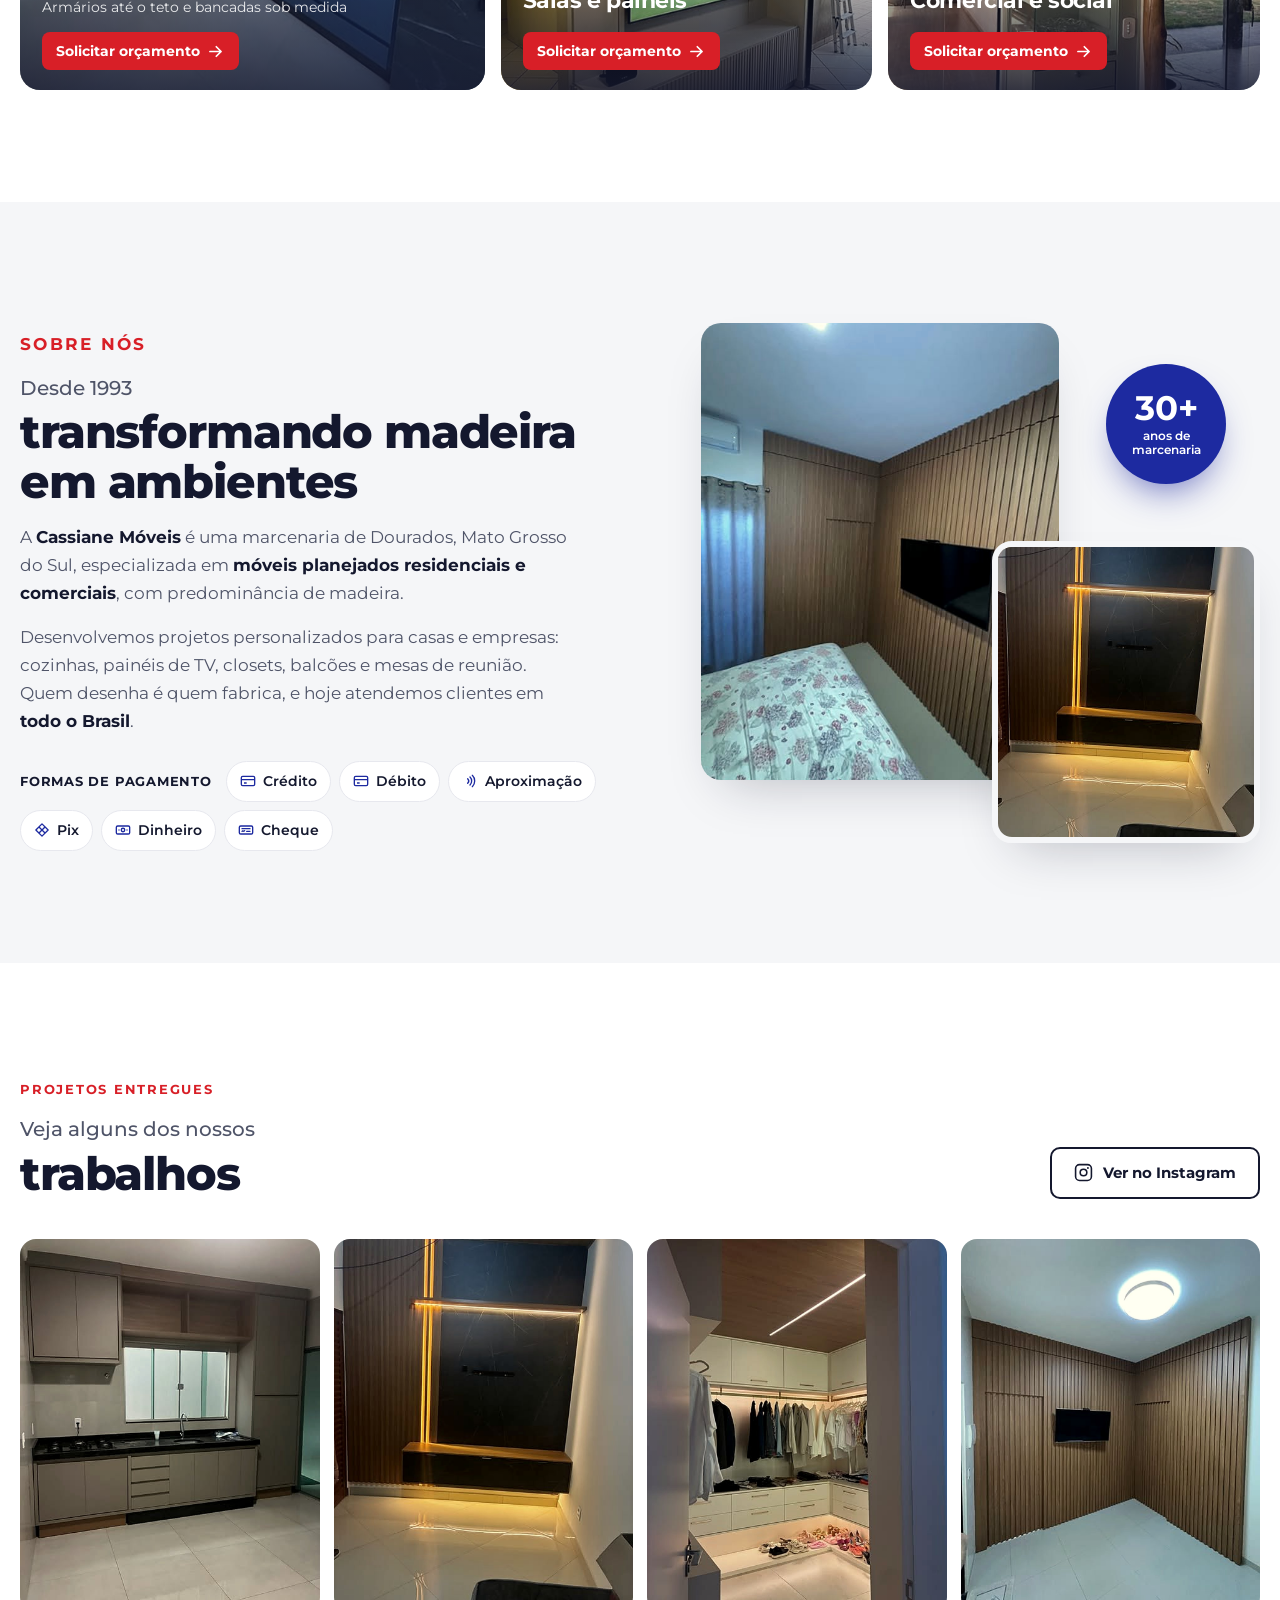
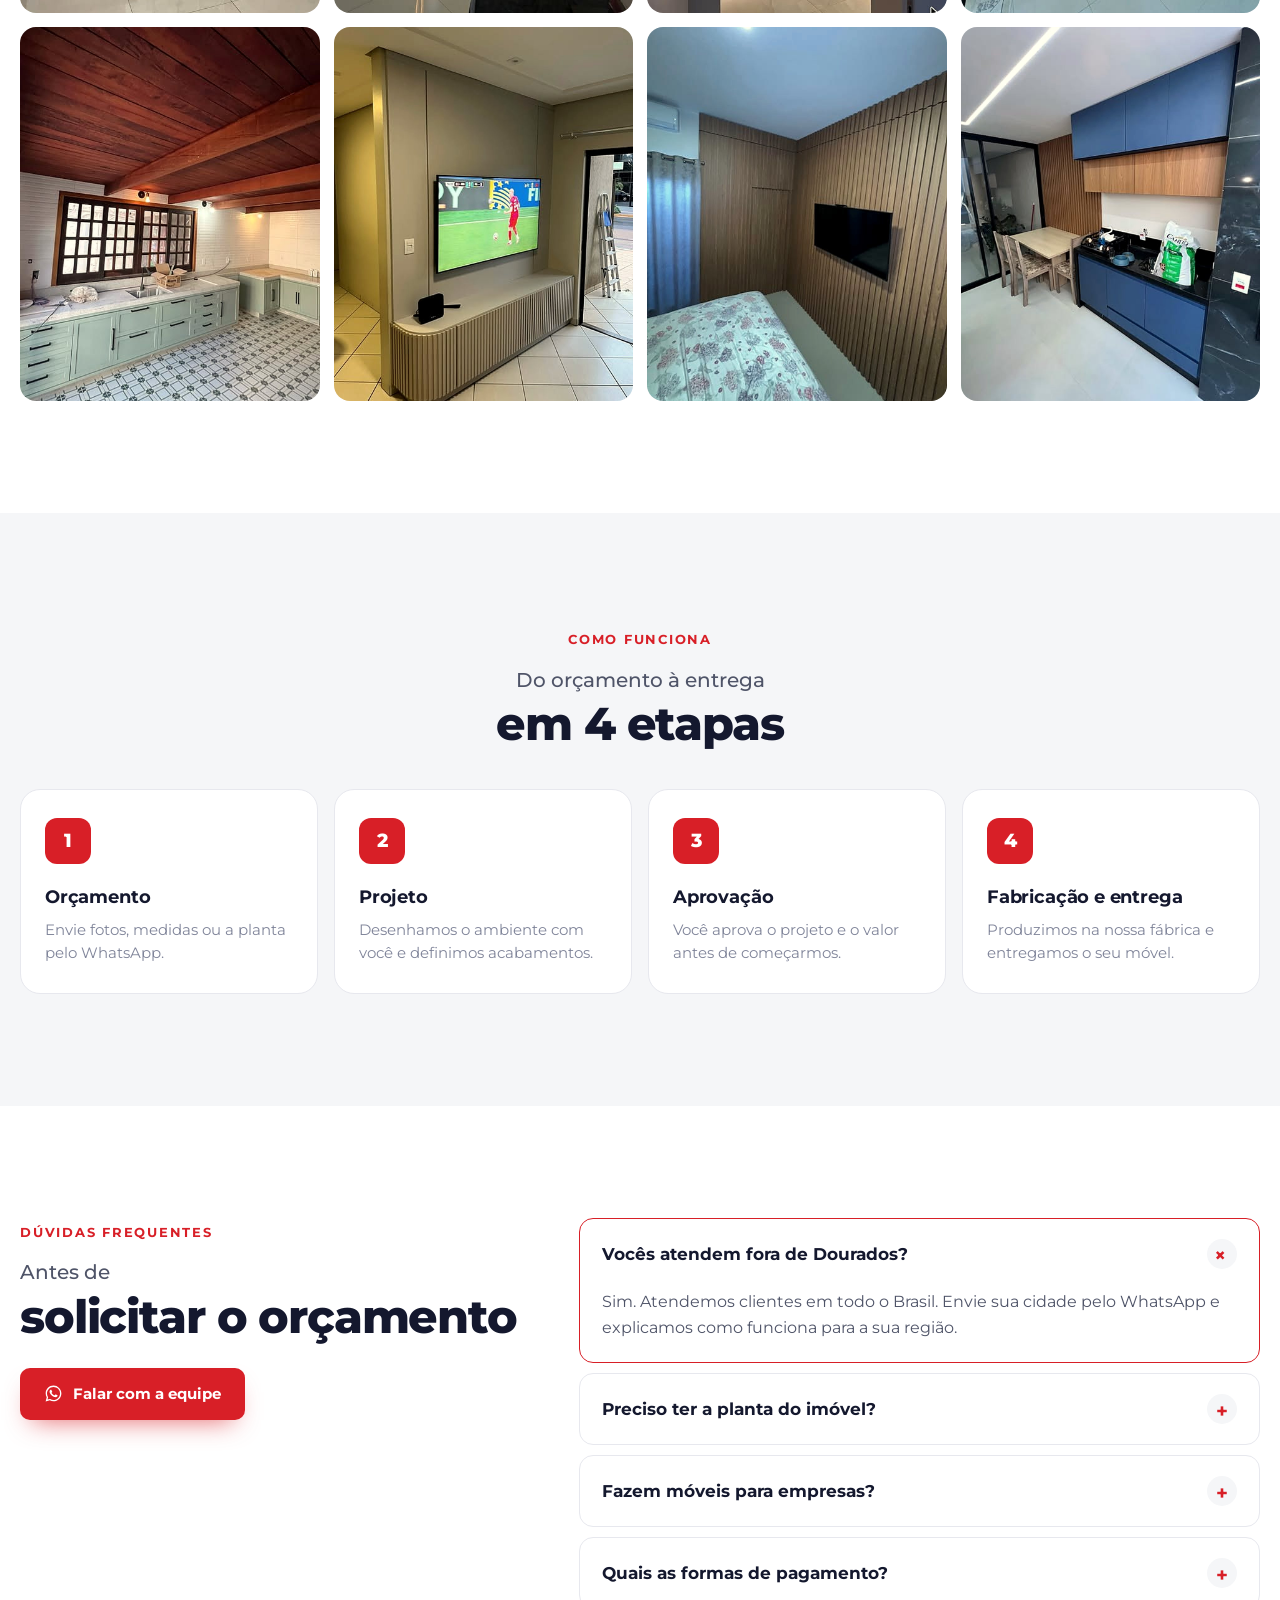
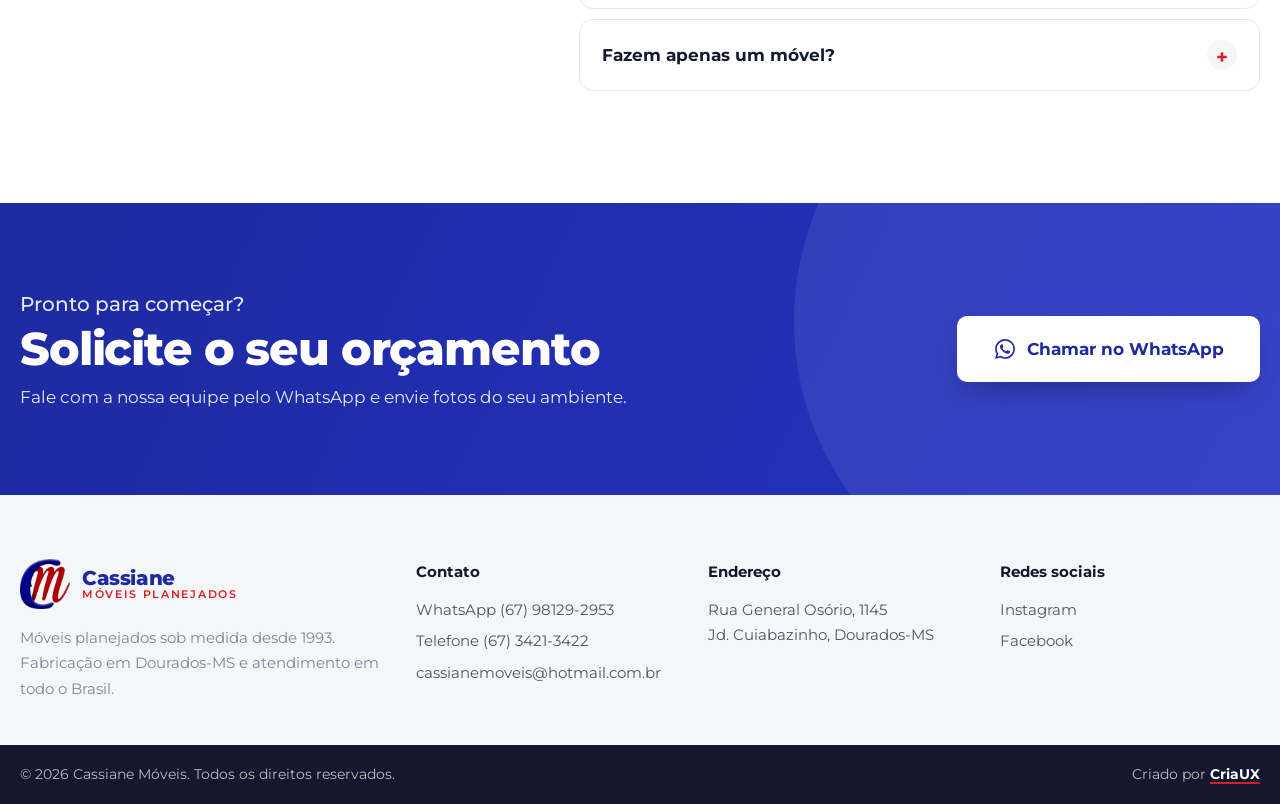
==== commit 528b1e21: "Opção 3: nova capa em mosaico, Pix/dinheiro/cheque e faixa final azul" ====
--- a/opcao-3/index.html
+++ b/opcao-3/index.html
@@ -1,236 +1,247 @@
-<!doctype html>
-<html lang="pt-BR">
-<head>
-<meta charset="utf-8">
-<meta name="viewport" content="width=device-width, initial-scale=1">
-<title>Cassiane Móveis · Móveis Planejados desde 1993</title>
-<meta name="description" content="Móveis planejados sob medida para casas e empresas desde 1993. Fabricação própria em Dourados-MS e atendimento em todo o Brasil. Solicite seu orçamento pelo WhatsApp.">
-<meta name="theme-color" content="#ffffff">
-<meta property="og:title" content="Cassiane Móveis · Móveis planejados desde 1993">
-<meta property="og:description" content="Sob medida para casas e empresas. Atendemos todo o Brasil.">
-<meta property="og:image" content="../img/cozinha-cinza.jpg">
-<link rel="icon" href="../img/logo-cm.png" type="image/png">
-<link rel="preconnect" href="https://fonts.googleapis.com">
-<link rel="preconnect" href="https://fonts.gstatic.com" crossorigin>
-<link href="https://fonts.googleapis.com/css2?family=Montserrat:wght@400;500;600;700;800&display=swap" rel="stylesheet">
-<link rel="stylesheet" href="style.css">
-<script type="application/ld+json">
-{"@context":"https://schema.org","@type":"FurnitureStore","name":"Cassiane Móveis","foundingDate":"1993","areaServed":"BR","telephone":"+55-67-98129-2953","paymentAccepted":"Cartão de crédito, cartão de débito, pagamento por aproximação","address":{"@type":"PostalAddress","streetAddress":"Rua General Osório, 1145 - Jardim Cuiabazinho","addressLocality":"Dourados","addressRegion":"MS","addressCountry":"BR"},"sameAs":["https://www.instagram.com/cm_cassiane_moveis/","https://www.facebook.com/cassianemoveis"]}
-</script>
-</head>
-<body>
-<a class="skip" href="#conteudo">Pular para o conteúdo</a>
-
-<div class="info">
-  <div class="wrap info__in">
-    <span><svg class="i" aria-hidden="true"><use href="#i-br"/></svg>Atendemos todo o Brasil</span>
-    <span class="info__mid"><svg class="i" aria-hidden="true"><use href="#i-star"/></svg>Móveis planejados desde 1993</span>
-    <a data-wa="info" href="#" target="_blank" rel="noopener"><svg class="i" aria-hidden="true"><use href="#i-wa"/></svg>(67) 98129-2953</a>
-  </div>
-</div>
-
-<header class="hdr" id="topo">
-  <div class="wrap hdr__in">
-    <a href="#topo" class="logo" aria-label="Cassiane Móveis, início">
-      <img src="../img/logo-cm.png" alt="" width="558" height="552">
-      <span>Cassiane<b>Móveis Planejados</b></span>
-    </a>
-    <nav class="hdr__nav" aria-label="Navegação principal">
-      <a href="#ambientes">Ambientes</a>
-      <a href="#sobre">Sobre nós</a>
-      <a href="#projetos">Projetos</a>
-      <a href="#duvidas">Dúvidas</a>
-    </nav>
-    <a class="btn btn--red btn--sm" data-wa="header" href="#" target="_blank" rel="noopener"><svg class="i" aria-hidden="true"><use href="#i-wa"/></svg><span>Solicitar orçamento</span></a>
-  </div>
-</header>
-
-<main id="conteudo">
-
-<!-- HERO -->
-<section class="hero">
-  <div class="wrap">
-    <div class="hero__box">
-      <img class="hero__img" src="../img/cozinha-cinza.jpg" alt="Cozinha planejada fabricada pela Cassiane Móveis" width="960" height="1280" fetchpriority="high">
-      <div class="hero__card">
-        <p class="tag">Casa e empresa · Sob medida</p>
-        <h1><span class="h1__lead">Móveis planejados</span><span class="h1__key">feitos para durar</span></h1>
-        <p class="hero__sub">Há mais de 30 anos projetamos e fabricamos cozinhas, dormitórios, closets, salas e espaços comerciais sob medida, com atendimento em todo o Brasil.</p>
-        <div class="hero__ctas">
-          <a class="btn btn--red btn--lg" data-wa="hero" href="#" target="_blank" rel="noopener"><svg class="i" aria-hidden="true"><use href="#i-wa"/></svg><span>Solicitar orçamento</span></a>
-          <a class="btn btn--line btn--lg" href="#ambientes"><span>Ver ambientes</span></a>
-        </div>
-      </div>
-    </div>
-
-    <ul class="stats">
-      <li><b>1993</b><span>fabricando móveis sob medida</span></li>
-      <li><b>Todo o Brasil</b><span>atendimento em todos os estados</span></li>
-      <li><b>100%</b><span>projetado para o seu espaço</span></li>
-      <li><b>Própria</b><span>fábrica em Dourados-MS</span></li>
-    </ul>
-  </div>
-</section>
-
-<!-- AMBIENTES -->
-<section class="sec" id="ambientes">
-  <div class="wrap">
-    <div class="head">
-      <p class="tag">Ambientes</p>
-      <h2><span class="h2__lead">Planejados para cada</span><span class="h2__key">canto da sua casa</span></h2>
-    </div>
-    <div class="bento">
-      <a class="tile tile--big" data-wa="ambiente" data-topic="cozinha planejada" href="#" target="_blank" rel="noopener">
-        <img src="../img/cozinha-azul.jpg" alt="Cozinha planejada azul com madeirado" loading="lazy" width="960" height="1280" style="object-position:50% 20%">
-        <span class="tile__body"><b>Cozinhas</b><small>Armários até o teto e bancadas sob medida</small><span class="tile__cta">Solicitar orçamento <svg class="i" aria-hidden="true"><use href="#i-arrow"/></svg></span></span>
-      </a>
-      <a class="tile" data-wa="ambiente" data-topic="dormitório" href="#" target="_blank" rel="noopener">
-        <img src="../img/dormitorio-guarda-roupa.jpg" alt="Guarda-roupa planejado" loading="lazy" width="960" height="1280">
-        <span class="tile__body"><b>Dormitórios</b><span class="tile__cta">Solicitar orçamento <svg class="i" aria-hidden="true"><use href="#i-arrow"/></svg></span></span>
-      </a>
-      <a class="tile" data-wa="ambiente" data-topic="closet" href="#" target="_blank" rel="noopener">
-        <img src="../img/closet.jpg" alt="Closet planejado com LED" loading="lazy" width="960" height="1280">
-        <span class="tile__body"><b>Closets</b><span class="tile__cta">Solicitar orçamento <svg class="i" aria-hidden="true"><use href="#i-arrow"/></svg></span></span>
-      </a>
-      <a class="tile" data-wa="ambiente" data-topic="sala / painel de TV" href="#" target="_blank" rel="noopener">
-        <img src="../img/home-theater.jpg" alt="Painel de TV com rack ripado" loading="lazy" width="960" height="1280">
-        <span class="tile__body"><b>Salas e painéis</b><span class="tile__cta">Solicitar orçamento <svg class="i" aria-hidden="true"><use href="#i-arrow"/></svg></span></span>
-      </a>
-      <a class="tile" data-wa="ambiente" data-topic="projeto comercial (balcões, mesas de reunião)" href="#" target="_blank" rel="noopener">
-        <img src="../img/cristaleira.jpg" alt="Cristaleira planejada" loading="lazy" width="960" height="1280">
-        <span class="tile__body"><b>Comercial e social</b><span class="tile__cta">Solicitar orçamento <svg class="i" aria-hidden="true"><use href="#i-arrow"/></svg></span></span>
-      </a>
-    </div>
-  </div>
-</section>
-
-<!-- SOBRE -->
-<section class="sec sec--gray" id="sobre">
-  <div class="wrap about">
-    <div class="about__copy">
-      <p class="tag">Sobre nós</p>
-      <h2><span class="h2__lead">Desde 1993</span><span class="h2__key">transformando madeira em ambientes</span></h2>
-      <p>A <b>Cassiane Móveis</b> é uma marcenaria de Dourados, Mato Grosso do Sul, especializada em <b>móveis planejados residenciais e comerciais</b>, com predominância de madeira.</p>
-      <p>Desenvolvemos projetos personalizados para casas e empresas: cozinhas, painéis de TV, closets, balcões e mesas de reunião. Quem desenha é quem fabrica, e hoje atendemos clientes em <b>todo o Brasil</b>.</p>
-      <div class="pay">
-        <span class="pay__t">Formas de pagamento</span>
-        <span class="chip"><svg class="i" aria-hidden="true"><use href="#i-card"/></svg>Crédito</span>
-        <span class="chip"><svg class="i" aria-hidden="true"><use href="#i-card"/></svg>Débito</span>
-        <span class="chip"><svg class="i" aria-hidden="true"><use href="#i-nfc"/></svg>Aproximação</span>
-      </div>
-    </div>
-    <div class="about__media">
-      <img class="about__a" src="../img/suite-ripada.jpg" alt="Suíte com parede ripada" loading="lazy" width="960" height="1280">
-      <img class="about__b" src="../img/painel-led.jpg" alt="Painel ripado com LED" loading="lazy" width="960" height="1280">
-      <div class="about__seal"><b>30+</b><span>anos de marcenaria</span></div>
-    </div>
-  </div>
-</section>
-
-<!-- PROJETOS -->
-<section class="sec" id="projetos">
-  <div class="wrap">
-    <div class="head head--row">
-      <div>
-        <p class="tag">Projetos entregues</p>
-        <h2><span class="h2__lead">Veja alguns dos nossos</span><span class="h2__key">trabalhos</span></h2>
-      </div>
-      <a class="btn btn--line btn--md" href="https://www.instagram.com/cm_cassiane_moveis/" target="_blank" rel="noopener"><svg class="i" aria-hidden="true"><use href="#i-ig"/></svg><span>Ver no Instagram</span></a>
-    </div>
-    <div class="gal" id="gal">
-      <button class="g" data-title="Cozinha fendi até o teto"><img src="../img/cozinha-cinza.jpg" alt="Cozinha fendi" loading="lazy" width="960" height="1280"></button>
-      <button class="g" data-title="Painel ripado com LED"><img src="../img/painel-led.jpg" alt="Painel ripado com LED" loading="lazy" width="960" height="1280"></button>
-      <button class="g" data-title="Closet em L iluminado"><img src="../img/closet.jpg" alt="Closet em L" loading="lazy" width="960" height="1280"></button>
-      <button class="g" data-title="Quarto ripado com porta oculta"><img src="../img/dormitorio-ripado.jpg" alt="Quarto ripado" loading="lazy" width="960" height="1280"></button>
-      <button class="g" data-title="Cozinha verde sálvia"><img src="../img/cozinha-verde.jpg" alt="Cozinha verde" loading="lazy" width="960" height="1280"></button>
-      <button class="g" data-title="Rack ripado de cantos curvos"><img src="../img/home-theater.jpg" alt="Rack ripado" loading="lazy" width="960" height="1280"></button>
-      <button class="g" data-title="Suíte com parede ripada"><img src="../img/suite-ripada.jpg" alt="Suíte ripada" loading="lazy" width="960" height="1280"></button>
-      <button class="g" data-title="Cozinha azul com madeirado"><img src="../img/cozinha-azul.jpg" alt="Cozinha azul" loading="lazy" width="960" height="1280"></button>
-    </div>
-  </div>
-</section>
-
-<!-- COMO FUNCIONA -->
-<section class="sec sec--gray" id="como-funciona">
-  <div class="wrap">
-    <div class="head head--center">
-      <p class="tag">Como funciona</p>
-      <h2><span class="h2__lead">Do orçamento à entrega</span><span class="h2__key">em 4 etapas</span></h2>
-    </div>
-    <ol class="steps">
-      <li><span>1</span><h3>Orçamento</h3><p>Envie fotos, medidas ou a planta pelo WhatsApp.</p></li>
-      <li><span>2</span><h3>Projeto</h3><p>Desenhamos o ambiente com você e definimos acabamentos.</p></li>
-      <li><span>3</span><h3>Aprovação</h3><p>Você aprova o projeto e o valor antes de começarmos.</p></li>
-      <li><span>4</span><h3>Fabricação e entrega</h3><p>Produzimos na nossa fábrica e entregamos o seu móvel.</p></li>
-    </ol>
-  </div>
-</section>
-
-<!-- DÚVIDAS -->
-<section class="sec" id="duvidas">
-  <div class="wrap faq">
-    <div class="head">
-      <p class="tag">Dúvidas frequentes</p>
-      <h2><span class="h2__lead">Antes de</span><span class="h2__key">solicitar o orçamento</span></h2>
-      <a class="btn btn--red btn--md" data-wa="faq" href="#" target="_blank" rel="noopener"><svg class="i" aria-hidden="true"><use href="#i-wa"/></svg><span>Falar com a equipe</span></a>
-    </div>
-    <div class="faq__list">
-      <details open><summary>Vocês atendem fora de Dourados?</summary><p>Sim. Atendemos clientes em todo o Brasil. Envie sua cidade pelo WhatsApp e explicamos como funciona para a sua região.</p></details>
-      <details><summary>Preciso ter a planta do imóvel?</summary><p>Não é obrigatório. Fotos e medidas aproximadas já bastam para começar a conversa.</p></details>
-      <details><summary>Fazem móveis para empresas?</summary><p>Sim. Além de residências, fazemos projetos comerciais como balcões e mesas de reunião.</p></details>
-      <details><summary>Quais as formas de pagamento?</summary><p>Aceitamos cartões de crédito, débito e pagamento por aproximação.</p></details>
-      <details><summary>Fazem apenas um móvel?</summary><p>Sim. Fazemos desde uma peça, como um painel de TV, até ambientes completos.</p></details>
-    </div>
-  </div>
-</section>
-
-<!-- CTA -->
-<section class="cta">
-  <div class="wrap cta__in">
-    <div>
-      <h2><span class="h2__lead">Pronto para começar?</span><span class="h2__key">Solicite o seu orçamento</span></h2>
-      <p>Fale com a nossa equipe pelo WhatsApp e envie fotos do seu ambiente.</p>
-    </div>
-    <a class="btn btn--white btn--xl" data-wa="cta" href="#" target="_blank" rel="noopener"><svg class="i" aria-hidden="true"><use href="#i-wa"/></svg><span>Chamar no WhatsApp</span></a>
-  </div>
-</section>
-</main>
-
-<footer class="ftr">
-  <div class="wrap ftr__grid">
-    <div class="ftr__brand">
-      <a href="#topo" class="logo" aria-label="Voltar ao topo"><img src="../img/logo-cm.png" alt="" width="558" height="552"><span>Cassiane<b>Móveis Planejados</b></span></a>
-      <p>Móveis planejados sob medida desde 1993. Fabricação em Dourados-MS e atendimento em todo o Brasil.</p>
-    </div>
-    <div><h4>Contato</h4><a data-wa="ftr" href="#" target="_blank" rel="noopener">WhatsApp (67) 98129-2953</a><a href="tel:+556734213422">Telefone (67) 3421-3422</a><a href="mailto:cassianemoveis@hotmail.com.br">cassianemoveis@hotmail.com.br</a></div>
-    <div><h4>Endereço</h4><a href="https://www.google.com/maps/search/?api=1&amp;query=Rua+General+Os%C3%B3rio+1145+Dourados+MS" target="_blank" rel="noopener">Rua General Osório, 1145<br>Jd. Cuiabazinho, Dourados-MS</a></div>
-    <div><h4>Redes sociais</h4><a href="https://www.instagram.com/cm_cassiane_moveis/" target="_blank" rel="noopener">Instagram</a><a href="https://www.facebook.com/cassianemoveis" target="_blank" rel="noopener">Facebook</a></div>
-  </div>
-  <div class="ftr__bottom">
-    <div class="wrap ftr__bottom-in"><span>© <span id="ano">2026</span> Cassiane Móveis. Todos os direitos reservados.</span><span class="credit">Criado por <a href="https://criaux.com.br/" target="_blank" rel="noopener">CriaUX</a></span></div>
-  </div>
-</footer>
-
-<a class="fab" data-wa="flutuante" href="#" target="_blank" rel="noopener" aria-label="Falar no WhatsApp"><svg class="i" aria-hidden="true"><use href="#i-wa"/></svg></a>
-
-<dialog class="lb" id="lb" aria-label="Projeto ampliado">
-  <button class="lb__btn lb__x" data-close aria-label="Fechar"><svg class="i" aria-hidden="true"><use href="#i-x"/></svg></button>
-  <button class="lb__btn lb__prev" data-prev aria-label="Anterior"><svg class="i" aria-hidden="true"><use href="#i-arrow"/></svg></button>
-  <figure class="lb__fig"><img id="lbImg" src="" alt=""><figcaption><b id="lbCap"></b><a class="btn btn--red btn--md" id="lbWa" href="#" target="_blank" rel="noopener"><svg class="i" aria-hidden="true"><use href="#i-wa"/></svg><span>Quero um assim</span></a></figcaption></figure>
-  <button class="lb__btn lb__next" data-next aria-label="Próximo"><svg class="i" aria-hidden="true"><use href="#i-arrow"/></svg></button>
-</dialog>
-
-<svg width="0" height="0" style="position:absolute" aria-hidden="true">
-  <symbol id="i-wa" viewBox="0 0 24 24"><path fill="currentColor" d="M19.05 4.91A9.82 9.82 0 0 0 12.04 2C6.58 2 2.13 6.45 2.13 11.91c0 1.75.46 3.45 1.32 4.95L2.05 22l5.25-1.38a9.9 9.9 0 0 0 4.74 1.21c5.46 0 9.91-4.45 9.91-9.91 0-2.65-1.03-5.14-2.9-7.01Zm-7.01 15.24c-1.48 0-2.93-.4-4.2-1.15l-.3-.18-3.12.82.83-3.04-.2-.31a8.26 8.26 0 0 1-1.26-4.38c0-4.54 3.7-8.24 8.24-8.24 2.2 0 4.27.86 5.82 2.42a8.18 8.18 0 0 1 2.41 5.83c.01 4.54-3.68 8.23-8.22 8.23Zm4.52-6.16c-.25-.12-1.47-.72-1.69-.81-.23-.08-.39-.12-.56.12-.17.25-.64.81-.78.97-.14.17-.29.19-.54.06-.25-.12-1.05-.39-1.99-1.23-.74-.66-1.23-1.47-1.38-1.72-.14-.25-.02-.38.11-.51.11-.11.25-.29.37-.43s.17-.25.25-.41c.08-.17.04-.31-.02-.43s-.56-1.34-.76-1.84c-.2-.48-.41-.42-.56-.43h-.48c-.17 0-.43.06-.66.31-.22.25-.86.85-.86 2.07s.89 2.4 1.01 2.56c.12.17 1.75 2.67 4.23 3.74.59.26 1.05.41 1.41.52.59.19 1.13.16 1.56.1.48-.07 1.47-.6 1.67-1.18.21-.58.21-1.07.14-1.18s-.22-.16-.47-.28Z"/></symbol>
-  <symbol id="i-arrow" viewBox="0 0 24 24"><path fill="none" stroke="currentColor" stroke-width="2.2" stroke-linecap="round" stroke-linejoin="round" d="M5 12h14M13 6l6 6-6 6"/></symbol>
-  <symbol id="i-x" viewBox="0 0 24 24"><path fill="none" stroke="currentColor" stroke-width="2.2" stroke-linecap="round" d="M6 6l12 12M18 6 6 18"/></symbol>
-  <symbol id="i-br" viewBox="0 0 24 24"><circle cx="12" cy="12" r="9" fill="none" stroke="currentColor" stroke-width="2"/><path fill="none" stroke="currentColor" stroke-width="2" d="M3 12h18M12 3c3 3.2 3 14.8 0 18M12 3c-3 3.2-3 14.8 0 18"/></symbol>
-  <symbol id="i-star" viewBox="0 0 24 24"><path fill="currentColor" d="m12 3 2.7 5.6 6.1.9-4.4 4.3 1 6.1L12 17l-5.4 2.9 1-6.1L3.2 9.5l6.1-.9Z"/></symbol>
-  <symbol id="i-card" viewBox="0 0 24 24"><rect x="2" y="5" width="20" height="14" rx="2" fill="none" stroke="currentColor" stroke-width="2"/><path stroke="currentColor" stroke-width="2" d="M2 10h20M6 15h4"/></symbol>
-  <symbol id="i-nfc" viewBox="0 0 24 24"><path fill="none" stroke="currentColor" stroke-width="2" stroke-linecap="round" d="M8.5 8.5a5 5 0 0 1 0 7M12 6a8.5 8.5 0 0 1 0 12M15.5 3.5a12 12 0 0 1 0 17"/></symbol>
-  <symbol id="i-ig" viewBox="0 0 24 24"><rect x="2" y="2" width="20" height="20" rx="5" fill="none" stroke="currentColor" stroke-width="2"/><circle cx="12" cy="12" r="4.2" fill="none" stroke="currentColor" stroke-width="2"/><circle cx="17.6" cy="6.4" r="1.2" fill="currentColor"/></symbol>
-</svg>
-
-<script src="app.js" defer></script>
-</body>
-</html>
+<!doctype html>
+<html lang="pt-BR">
+<head>
+<meta charset="utf-8">
+<meta name="viewport" content="width=device-width, initial-scale=1">
+<title>Cassiane Móveis · Móveis Planejados desde 1993</title>
+<meta name="description" content="Móveis planejados sob medida para casas e empresas desde 1993. Fabricação própria em Dourados-MS e atendimento em todo o Brasil. Solicite seu orçamento pelo WhatsApp.">
+<meta name="theme-color" content="#ffffff">
+<meta property="og:title" content="Cassiane Móveis · Móveis planejados desde 1993">
+<meta property="og:description" content="Sob medida para casas e empresas. Atendemos todo o Brasil.">
+<meta property="og:image" content="../img/cozinha-cinza.jpg">
+<link rel="icon" href="../img/logo-cm.png" type="image/png">
+<link rel="preconnect" href="https://fonts.googleapis.com">
+<link rel="preconnect" href="https://fonts.gstatic.com" crossorigin>
+<link href="https://fonts.googleapis.com/css2?family=Montserrat:wght@400;500;600;700;800&display=swap" rel="stylesheet">
+<link rel="stylesheet" href="style.css">
+<script type="application/ld+json">
+{"@context":"https://schema.org","@type":"FurnitureStore","name":"Cassiane Móveis","foundingDate":"1993","areaServed":"BR","telephone":"+55-67-98129-2953","paymentAccepted":"Cartão de crédito, cartão de débito, pagamento por aproximação, Pix, dinheiro, cheque","address":{"@type":"PostalAddress","streetAddress":"Rua General Osório, 1145 - Jardim Cuiabazinho","addressLocality":"Dourados","addressRegion":"MS","addressCountry":"BR"},"sameAs":["https://www.instagram.com/cm_cassiane_moveis/","https://www.facebook.com/cassianemoveis"]}
+</script>
+</head>
+<body>
+<a class="skip" href="#conteudo">Pular para o conteúdo</a>
+
+<div class="info">
+  <div class="wrap info__in">
+    <span><svg class="i" aria-hidden="true"><use href="#i-br"/></svg>Atendemos todo o Brasil</span>
+    <span class="info__mid"><svg class="i" aria-hidden="true"><use href="#i-star"/></svg>Móveis planejados desde 1993</span>
+    <a data-wa="info" href="#" target="_blank" rel="noopener"><svg class="i" aria-hidden="true"><use href="#i-wa"/></svg>(67) 98129-2953</a>
+  </div>
+</div>
+
+<header class="hdr" id="topo">
+  <div class="wrap hdr__in">
+    <a href="#topo" class="logo" aria-label="Cassiane Móveis, início">
+      <img src="../img/logo-cm.png" alt="" width="558" height="552">
+      <span>Cassiane<b>Móveis Planejados</b></span>
+    </a>
+    <nav class="hdr__nav" aria-label="Navegação principal">
+      <a href="#ambientes">Ambientes</a>
+      <a href="#sobre">Sobre nós</a>
+      <a href="#projetos">Projetos</a>
+      <a href="#duvidas">Dúvidas</a>
+    </nav>
+    <a class="btn btn--red btn--sm" data-wa="header" href="#" target="_blank" rel="noopener"><svg class="i" aria-hidden="true"><use href="#i-wa"/></svg><span>Solicitar orçamento</span></a>
+  </div>
+</header>
+
+<main id="conteudo">
+
+<!-- HERO -->
+<section class="hero">
+  <div class="wrap">
+    <div class="hero__grid">
+      <div class="hero__copy">
+        <p class="tag">Casa e empresa · Sob medida</p>
+        <h1><span class="h1__lead">Móveis planejados</span><span class="h1__key">feitos para durar</span></h1>
+        <p class="hero__sub">Há mais de 30 anos projetamos e fabricamos cozinhas, dormitórios, closets, salas e espaços comerciais sob medida, com atendimento em todo o Brasil.</p>
+        <div class="hero__ctas">
+          <a class="btn btn--red btn--lg" data-wa="hero" href="#" target="_blank" rel="noopener"><svg class="i" aria-hidden="true"><use href="#i-wa"/></svg><span>Solicitar orçamento</span></a>
+          <a class="btn btn--line btn--lg" href="#ambientes"><span>Ver ambientes</span></a>
+        </div>
+      </div>
+      <div class="hero__mosaic">
+        <figure class="m m--a"><img src="../img/painel-led.jpg" alt="Painel de TV com ripado e LED" width="960" height="1280" fetchpriority="high"></figure>
+        <figure class="m m--b"><img src="../img/cozinha-cinza.jpg" alt="Cozinha planejada fendi" width="960" height="1280"></figure>
+        <figure class="m m--c"><img src="../img/closet.jpg" alt="Closet planejado com LED" width="960" height="1280"></figure>
+        <div class="hero__seal"><img src="../img/logo-cm.png" alt="" width="558" height="552"><span><b>Desde 1993</b><small>Fábrica própria</small></span></div>
+      </div>
+    </div>
+
+    <ul class="stats">
+      <li><b>1993</b><span>fabricando móveis sob medida</span></li>
+      <li><b>Todo o Brasil</b><span>atendimento em todos os estados</span></li>
+      <li><b>100%</b><span>projetado para o seu espaço</span></li>
+      <li><b>Própria</b><span>fábrica em Dourados-MS</span></li>
+    </ul>
+  </div>
+</section>
+
+<!-- AMBIENTES -->
+<section class="sec" id="ambientes">
+  <div class="wrap">
+    <div class="head">
+      <p class="tag">Ambientes</p>
+      <h2><span class="h2__lead">Planejados para cada</span><span class="h2__key">canto da sua casa</span></h2>
+    </div>
+    <div class="bento">
+      <a class="tile tile--big" data-wa="ambiente" data-topic="cozinha planejada" href="#" target="_blank" rel="noopener">
+        <img src="../img/cozinha-azul.jpg" alt="Cozinha planejada azul com madeirado" loading="lazy" width="960" height="1280" style="object-position:50% 20%">
+        <span class="tile__body"><b>Cozinhas</b><small>Armários até o teto e bancadas sob medida</small><span class="tile__cta">Solicitar orçamento <svg class="i" aria-hidden="true"><use href="#i-arrow"/></svg></span></span>
+      </a>
+      <a class="tile" data-wa="ambiente" data-topic="dormitório" href="#" target="_blank" rel="noopener">
+        <img src="../img/dormitorio-guarda-roupa.jpg" alt="Guarda-roupa planejado" loading="lazy" width="960" height="1280">
+        <span class="tile__body"><b>Dormitórios</b><span class="tile__cta">Solicitar orçamento <svg class="i" aria-hidden="true"><use href="#i-arrow"/></svg></span></span>
+      </a>
+      <a class="tile" data-wa="ambiente" data-topic="closet" href="#" target="_blank" rel="noopener">
+        <img src="../img/closet.jpg" alt="Closet planejado com LED" loading="lazy" width="960" height="1280">
+        <span class="tile__body"><b>Closets</b><span class="tile__cta">Solicitar orçamento <svg class="i" aria-hidden="true"><use href="#i-arrow"/></svg></span></span>
+      </a>
+      <a class="tile" data-wa="ambiente" data-topic="sala / painel de TV" href="#" target="_blank" rel="noopener">
+        <img src="../img/home-theater.jpg" alt="Painel de TV com rack ripado" loading="lazy" width="960" height="1280">
+        <span class="tile__body"><b>Salas e painéis</b><span class="tile__cta">Solicitar orçamento <svg class="i" aria-hidden="true"><use href="#i-arrow"/></svg></span></span>
+      </a>
+      <a class="tile" data-wa="ambiente" data-topic="projeto comercial (balcões, mesas de reunião)" href="#" target="_blank" rel="noopener">
+        <img src="../img/cristaleira.jpg" alt="Cristaleira planejada" loading="lazy" width="960" height="1280">
+        <span class="tile__body"><b>Comercial e social</b><span class="tile__cta">Solicitar orçamento <svg class="i" aria-hidden="true"><use href="#i-arrow"/></svg></span></span>
+      </a>
+    </div>
+  </div>
+</section>
+
+<!-- SOBRE -->
+<section class="sec sec--gray" id="sobre">
+  <div class="wrap about">
+    <div class="about__copy">
+      <p class="tag">Sobre nós</p>
+      <h2><span class="h2__lead">Desde 1993</span><span class="h2__key">transformando madeira em ambientes</span></h2>
+      <p>A <b>Cassiane Móveis</b> é uma marcenaria de Dourados, Mato Grosso do Sul, especializada em <b>móveis planejados residenciais e comerciais</b>, com predominância de madeira.</p>
+      <p>Desenvolvemos projetos personalizados para casas e empresas: cozinhas, painéis de TV, closets, balcões e mesas de reunião. Quem desenha é quem fabrica, e hoje atendemos clientes em <b>todo o Brasil</b>.</p>
+      <div class="pay">
+        <span class="pay__t">Formas de pagamento</span>
+        <span class="chip"><svg class="i" aria-hidden="true"><use href="#i-card"/></svg>Crédito</span>
+        <span class="chip"><svg class="i" aria-hidden="true"><use href="#i-card"/></svg>Débito</span>
+        <span class="chip"><svg class="i" aria-hidden="true"><use href="#i-nfc"/></svg>Aproximação</span>
+        <span class="chip"><svg class="i" aria-hidden="true"><use href="#i-pix"/></svg>Pix</span>
+        <span class="chip"><svg class="i" aria-hidden="true"><use href="#i-cash"/></svg>Dinheiro</span>
+        <span class="chip"><svg class="i" aria-hidden="true"><use href="#i-check"/></svg>Cheque</span>
+      </div>
+    </div>
+    <div class="about__media">
+      <img class="about__a" src="../img/suite-ripada.jpg" alt="Suíte com parede ripada" loading="lazy" width="960" height="1280">
+      <img class="about__b" src="../img/painel-led.jpg" alt="Painel ripado com LED" loading="lazy" width="960" height="1280">
+      <div class="about__seal"><b>30+</b><span>anos de marcenaria</span></div>
+    </div>
+  </div>
+</section>
+
+<!-- PROJETOS -->
+<section class="sec" id="projetos">
+  <div class="wrap">
+    <div class="head head--row">
+      <div>
+        <p class="tag">Projetos entregues</p>
+        <h2><span class="h2__lead">Veja alguns dos nossos</span><span class="h2__key">trabalhos</span></h2>
+      </div>
+      <a class="btn btn--line btn--md" href="https://www.instagram.com/cm_cassiane_moveis/" target="_blank" rel="noopener"><svg class="i" aria-hidden="true"><use href="#i-ig"/></svg><span>Ver no Instagram</span></a>
+    </div>
+    <div class="gal" id="gal">
+      <button class="g" data-title="Cozinha fendi até o teto"><img src="../img/cozinha-cinza.jpg" alt="Cozinha fendi" loading="lazy" width="960" height="1280"></button>
+      <button class="g" data-title="Painel ripado com LED"><img src="../img/painel-led.jpg" alt="Painel ripado com LED" loading="lazy" width="960" height="1280"></button>
+      <button class="g" data-title="Closet em L iluminado"><img src="../img/closet.jpg" alt="Closet em L" loading="lazy" width="960" height="1280"></button>
+      <button class="g" data-title="Quarto ripado com porta oculta"><img src="../img/dormitorio-ripado.jpg" alt="Quarto ripado" loading="lazy" width="960" height="1280"></button>
+      <button class="g" data-title="Cozinha verde sálvia"><img src="../img/cozinha-verde.jpg" alt="Cozinha verde" loading="lazy" width="960" height="1280"></button>
+      <button class="g" data-title="Rack ripado de cantos curvos"><img src="../img/home-theater.jpg" alt="Rack ripado" loading="lazy" width="960" height="1280"></button>
+      <button class="g" data-title="Suíte com parede ripada"><img src="../img/suite-ripada.jpg" alt="Suíte ripada" loading="lazy" width="960" height="1280"></button>
+      <button class="g" data-title="Cozinha azul com madeirado"><img src="../img/cozinha-azul.jpg" alt="Cozinha azul" loading="lazy" width="960" height="1280"></button>
+    </div>
+  </div>
+</section>
+
+<!-- COMO FUNCIONA -->
+<section class="sec sec--gray" id="como-funciona">
+  <div class="wrap">
+    <div class="head head--center">
+      <p class="tag">Como funciona</p>
+      <h2><span class="h2__lead">Do orçamento à entrega</span><span class="h2__key">em 4 etapas</span></h2>
+    </div>
+    <ol class="steps">
+      <li><span>1</span><h3>Orçamento</h3><p>Envie fotos, medidas ou a planta pelo WhatsApp.</p></li>
+      <li><span>2</span><h3>Projeto</h3><p>Desenhamos o ambiente com você e definimos acabamentos.</p></li>
+      <li><span>3</span><h3>Aprovação</h3><p>Você aprova o projeto e o valor antes de começarmos.</p></li>
+      <li><span>4</span><h3>Fabricação e entrega</h3><p>Produzimos na nossa fábrica e entregamos o seu móvel.</p></li>
+    </ol>
+  </div>
+</section>
+
+<!-- DÚVIDAS -->
+<section class="sec" id="duvidas">
+  <div class="wrap faq">
+    <div class="head">
+      <p class="tag">Dúvidas frequentes</p>
+      <h2><span class="h2__lead">Antes de</span><span class="h2__key">solicitar o orçamento</span></h2>
+      <a class="btn btn--red btn--md" data-wa="faq" href="#" target="_blank" rel="noopener"><svg class="i" aria-hidden="true"><use href="#i-wa"/></svg><span>Falar com a equipe</span></a>
+    </div>
+    <div class="faq__list">
+      <details open><summary>Vocês atendem fora de Dourados?</summary><p>Sim. Atendemos clientes em todo o Brasil. Envie sua cidade pelo WhatsApp e explicamos como funciona para a sua região.</p></details>
+      <details><summary>Preciso ter a planta do imóvel?</summary><p>Não é obrigatório. Fotos e medidas aproximadas já bastam para começar a conversa.</p></details>
+      <details><summary>Fazem móveis para empresas?</summary><p>Sim. Além de residências, fazemos projetos comerciais como balcões e mesas de reunião.</p></details>
+      <details><summary>Quais as formas de pagamento?</summary><p>Aceitamos cartão de crédito, débito, pagamento por aproximação, Pix, dinheiro e cheque.</p></details>
+      <details><summary>Fazem apenas um móvel?</summary><p>Sim. Fazemos desde uma peça, como um painel de TV, até ambientes completos.</p></details>
+    </div>
+  </div>
+</section>
+
+<!-- CTA -->
+<section class="cta">
+  <div class="wrap cta__in">
+    <div>
+      <h2><span class="h2__lead">Pronto para começar?</span><span class="h2__key">Solicite o seu orçamento</span></h2>
+      <p>Fale com a nossa equipe pelo WhatsApp e envie fotos do seu ambiente.</p>
+    </div>
+    <a class="btn btn--white btn--xl" data-wa="cta" href="#" target="_blank" rel="noopener"><svg class="i" aria-hidden="true"><use href="#i-wa"/></svg><span>Chamar no WhatsApp</span></a>
+  </div>
+</section>
+</main>
+
+<footer class="ftr">
+  <div class="wrap ftr__grid">
+    <div class="ftr__brand">
+      <a href="#topo" class="logo" aria-label="Voltar ao topo"><img src="../img/logo-cm.png" alt="" width="558" height="552"><span>Cassiane<b>Móveis Planejados</b></span></a>
+      <p>Móveis planejados sob medida desde 1993. Fabricação em Dourados-MS e atendimento em todo o Brasil.</p>
+    </div>
+    <div><h4>Contato</h4><a data-wa="ftr" href="#" target="_blank" rel="noopener">WhatsApp (67) 98129-2953</a><a href="tel:+556734213422">Telefone (67) 3421-3422</a><a href="mailto:cassianemoveis@hotmail.com.br">cassianemoveis@hotmail.com.br</a></div>
+    <div><h4>Endereço</h4><a href="https://www.google.com/maps/search/?api=1&amp;query=Rua+General+Os%C3%B3rio+1145+Dourados+MS" target="_blank" rel="noopener">Rua General Osório, 1145<br>Jd. Cuiabazinho, Dourados-MS</a></div>
+    <div><h4>Redes sociais</h4><a href="https://www.instagram.com/cm_cassiane_moveis/" target="_blank" rel="noopener">Instagram</a><a href="https://www.facebook.com/cassianemoveis" target="_blank" rel="noopener">Facebook</a></div>
+  </div>
+  <div class="ftr__bottom">
+    <div class="wrap ftr__bottom-in"><span>© <span id="ano">2026</span> Cassiane Móveis. Todos os direitos reservados.</span><span class="credit">Criado por <a href="https://criaux.com.br/" target="_blank" rel="noopener">CriaUX</a></span></div>
+  </div>
+</footer>
+
+<a class="fab" data-wa="flutuante" href="#" target="_blank" rel="noopener" aria-label="Falar no WhatsApp"><svg class="i" aria-hidden="true"><use href="#i-wa"/></svg></a>
+
+<dialog class="lb" id="lb" aria-label="Projeto ampliado">
+  <button class="lb__btn lb__x" data-close aria-label="Fechar"><svg class="i" aria-hidden="true"><use href="#i-x"/></svg></button>
+  <button class="lb__btn lb__prev" data-prev aria-label="Anterior"><svg class="i" aria-hidden="true"><use href="#i-arrow"/></svg></button>
+  <figure class="lb__fig"><img id="lbImg" src="" alt=""><figcaption><b id="lbCap"></b><a class="btn btn--red btn--md" id="lbWa" href="#" target="_blank" rel="noopener"><svg class="i" aria-hidden="true"><use href="#i-wa"/></svg><span>Quero um assim</span></a></figcaption></figure>
+  <button class="lb__btn lb__next" data-next aria-label="Próximo"><svg class="i" aria-hidden="true"><use href="#i-arrow"/></svg></button>
+</dialog>
+
+<svg width="0" height="0" style="position:absolute" aria-hidden="true">
+  <symbol id="i-wa" viewBox="0 0 24 24"><path fill="currentColor" d="M19.05 4.91A9.82 9.82 0 0 0 12.04 2C6.58 2 2.13 6.45 2.13 11.91c0 1.75.46 3.45 1.32 4.95L2.05 22l5.25-1.38a9.9 9.9 0 0 0 4.74 1.21c5.46 0 9.91-4.45 9.91-9.91 0-2.65-1.03-5.14-2.9-7.01Zm-7.01 15.24c-1.48 0-2.93-.4-4.2-1.15l-.3-.18-3.12.82.83-3.04-.2-.31a8.26 8.26 0 0 1-1.26-4.38c0-4.54 3.7-8.24 8.24-8.24 2.2 0 4.27.86 5.82 2.42a8.18 8.18 0 0 1 2.41 5.83c.01 4.54-3.68 8.23-8.22 8.23Zm4.52-6.16c-.25-.12-1.47-.72-1.69-.81-.23-.08-.39-.12-.56.12-.17.25-.64.81-.78.97-.14.17-.29.19-.54.06-.25-.12-1.05-.39-1.99-1.23-.74-.66-1.23-1.47-1.38-1.72-.14-.25-.02-.38.11-.51.11-.11.25-.29.37-.43s.17-.25.25-.41c.08-.17.04-.31-.02-.43s-.56-1.34-.76-1.84c-.2-.48-.41-.42-.56-.43h-.48c-.17 0-.43.06-.66.31-.22.25-.86.85-.86 2.07s.89 2.4 1.01 2.56c.12.17 1.75 2.67 4.23 3.74.59.26 1.05.41 1.41.52.59.19 1.13.16 1.56.1.48-.07 1.47-.6 1.67-1.18.21-.58.21-1.07.14-1.18s-.22-.16-.47-.28Z"/></symbol>
+  <symbol id="i-arrow" viewBox="0 0 24 24"><path fill="none" stroke="currentColor" stroke-width="2.2" stroke-linecap="round" stroke-linejoin="round" d="M5 12h14M13 6l6 6-6 6"/></symbol>
+  <symbol id="i-x" viewBox="0 0 24 24"><path fill="none" stroke="currentColor" stroke-width="2.2" stroke-linecap="round" d="M6 6l12 12M18 6 6 18"/></symbol>
+  <symbol id="i-br" viewBox="0 0 24 24"><circle cx="12" cy="12" r="9" fill="none" stroke="currentColor" stroke-width="2"/><path fill="none" stroke="currentColor" stroke-width="2" d="M3 12h18M12 3c3 3.2 3 14.8 0 18M12 3c-3 3.2-3 14.8 0 18"/></symbol>
+  <symbol id="i-star" viewBox="0 0 24 24"><path fill="currentColor" d="m12 3 2.7 5.6 6.1.9-4.4 4.3 1 6.1L12 17l-5.4 2.9 1-6.1L3.2 9.5l6.1-.9Z"/></symbol>
+  <symbol id="i-card" viewBox="0 0 24 24"><rect x="2" y="5" width="20" height="14" rx="2" fill="none" stroke="currentColor" stroke-width="2"/><path stroke="currentColor" stroke-width="2" d="M2 10h20M6 15h4"/></symbol>
+  <symbol id="i-nfc" viewBox="0 0 24 24"><path fill="none" stroke="currentColor" stroke-width="2" stroke-linecap="round" d="M8.5 8.5a5 5 0 0 1 0 7M12 6a8.5 8.5 0 0 1 0 12M15.5 3.5a12 12 0 0 1 0 17"/></symbol>
+  <symbol id="i-pix" viewBox="0 0 24 24"><path fill="none" stroke="currentColor" stroke-width="2" stroke-linejoin="round" d="M12 2.8 21.2 12 12 21.2 2.8 12Z"/><path fill="none" stroke="currentColor" stroke-width="2" d="m7.5 7.5 4.5 4.5 4.5-4.5M7.5 16.5 12 12l4.5 4.5"/></symbol>
+  <symbol id="i-cash" viewBox="0 0 24 24"><rect x="2" y="6" width="20" height="12" rx="2" fill="none" stroke="currentColor" stroke-width="2"/><circle cx="12" cy="12" r="2.6" fill="none" stroke="currentColor" stroke-width="2"/><path stroke="currentColor" stroke-width="2" stroke-linecap="round" d="M6 12h.01M18 12h.01"/></symbol>
+  <symbol id="i-check" viewBox="0 0 24 24"><rect x="2" y="6" width="20" height="12" rx="2" fill="none" stroke="currentColor" stroke-width="2"/><path stroke="currentColor" stroke-width="2" stroke-linecap="round" d="M6 14c1.5-2 2.5 1 4-1M13 14h5M6 10h12"/></symbol>
+  <symbol id="i-ig" viewBox="0 0 24 24"><rect x="2" y="2" width="20" height="20" rx="5" fill="none" stroke="currentColor" stroke-width="2"/><circle cx="12" cy="12" r="4.2" fill="none" stroke="currentColor" stroke-width="2"/><circle cx="17.6" cy="6.4" r="1.2" fill="currentColor"/></symbol>
+</svg>
+
+<script src="app.js" defer></script>
+</body>
+</html>
--- a/opcao-3/style.css
+++ b/opcao-3/style.css
@@ -1,222 +1,239 @@
-/* ==========================================================
-   Cassiane Móveis — Opção 3 "Loja de planejados"
-   ========================================================== */
-:root{
-  --red:#d81f27;
-  --red-d:#b5161d;
-  --blue:#1d2aa0;
-  --ink:#14182e;
-  --text:#4f5468;
-  --muted:#80859a;
-  --line:#e7e8ee;
-  --gray:#f5f6f8;
-  --wa:#25d366;
-  --f:"Montserrat",system-ui,-apple-system,"Segoe UI",sans-serif;
-  --wrap:1240px;
-  --r:20px;
-  --ease:cubic-bezier(.22,.7,.2,1);
-  --sh:0 24px 50px -24px rgba(20,24,46,.28);
-}
-*,*::before,*::after{box-sizing:border-box}
-html{scroll-behavior:smooth;-webkit-text-size-adjust:100%;scroll-padding-top:90px}
-html,body{overflow-x:clip}
-body{margin:0;background:#fff;color:var(--text);font:400 16px/1.7 var(--f);-webkit-font-smoothing:antialiased}
-img{display:block;max-width:100%;height:auto}
-a{color:inherit;text-decoration:none}
-h1,h2,h3,h4,p{margin:0}
-button{font:inherit;color:inherit}
-b{font-weight:700;color:var(--ink)}
-.wrap{width:min(100% - 40px,var(--wrap));margin-inline:auto}
-.i{width:19px;height:19px;flex:none}
-.skip{position:absolute;left:-9999px;top:8px;z-index:200;background:var(--ink);color:#fff;padding:10px 16px;border-radius:8px}
-.skip:focus{left:8px}
-:focus-visible{outline:3px solid var(--blue);outline-offset:3px;border-radius:6px}
-
-/* Títulos */
-.tag{display:inline-block;font-size:12.5px;font-weight:700;letter-spacing:.14em;text-transform:uppercase;color:var(--red);margin-bottom:12px}
-h1,h2{display:flex;flex-direction:column;gap:2px;color:var(--ink)}
-.h2__lead{font-weight:500;font-size:clamp(17px,1.6vw,21px);color:var(--text)}
-.h2__key{font-weight:800;font-size:clamp(30px,3.6vw,46px);line-height:1.08;letter-spacing:-.025em}
-.head{margin-bottom:40px;max-width:720px}
-.head--row{max-width:none;display:flex;justify-content:space-between;align-items:flex-end;gap:20px;flex-wrap:wrap}
-.head--center{text-align:center;margin-inline:auto}
-.head--center h2{align-items:center}
-
-/* Botões */
-.btn{display:inline-flex;align-items:center;justify-content:center;gap:10px;border-radius:10px;font-weight:700;white-space:nowrap;cursor:pointer;border:2px solid transparent;transition:transform .2s var(--ease),background .2s,color .2s,box-shadow .2s,border-color .2s}
-.btn:hover{transform:translateY(-2px)}
-.btn--red{background:var(--red);color:#fff;box-shadow:0 12px 26px -12px rgba(216,31,39,.7)}
-.btn--red:hover{background:var(--red-d)}
-.btn--line{border-color:var(--ink);color:var(--ink);background:#fff}
-.btn--line:hover{background:var(--ink);color:#fff}
-.btn--white{background:#fff;color:var(--red);box-shadow:0 14px 30px -12px rgba(0,0,0,.35)}
-.btn--sm{height:44px;padding:0 18px;font-size:14px}
-.btn--md{height:52px;padding:0 22px;font-size:15px}
-.btn--lg{height:58px;padding:0 28px;font-size:15.5px}
-.btn--xl{height:66px;padding:0 34px;font-size:17px}.btn--xl .i{width:24px;height:24px}
-
-/* Barra de informações */
-.info{background:var(--red);color:#fff;font-size:13.5px;font-weight:600}
-.info__in{display:flex;justify-content:space-between;align-items:center;gap:16px;height:40px}
-.info span,.info a{display:flex;align-items:center;gap:8px;white-space:nowrap}
-.info .i{width:16px;height:16px}
-@media (max-width:760px){.info .info__mid,.info a{display:none}.info__in{justify-content:center}}
-
-/* Header */
-.hdr{position:sticky;top:0;z-index:60;background:rgba(255,255,255,.95);backdrop-filter:blur(12px);-webkit-backdrop-filter:blur(12px);border-bottom:1px solid var(--line)}
-.hdr__in{display:flex;align-items:center;gap:30px;height:80px}
-.logo{display:flex;align-items:center;gap:12px}
-.logo img{width:50px;height:auto}
-.logo span{display:flex;flex-direction:column;font-weight:800;font-size:20px;line-height:1.05;color:var(--blue);letter-spacing:-.02em}
-.logo span b{font-weight:600;font-size:10.5px;letter-spacing:.16em;text-transform:uppercase;color:var(--red)}
-.hdr__nav{display:flex;gap:28px;margin-left:auto}
-.hdr__nav a{font-weight:600;font-size:14.5px;color:var(--ink);position:relative;padding:6px 0}
-.hdr__nav a::after{content:"";position:absolute;left:0;right:0;bottom:0;height:2px;background:var(--red);transform:scaleX(0);transition:transform .25s var(--ease)}
-.hdr__nav a:hover::after{transform:scaleX(1)}
-@media (max-width:960px){.hdr__nav{display:none}.hdr .btn{margin-left:auto}}
-@media (max-width:460px){.hdr__in{height:70px}.logo img{width:42px}.logo span{font-size:18px}.hdr .btn span{display:none}.hdr .btn{width:46px;padding:0}}
-
-/* Hero */
-.hero{padding:28px 0 0}
-.hero__box{position:relative;border-radius:28px;overflow:hidden;min-height:600px;display:flex;align-items:center;background:var(--gray)}
-.hero__img{position:absolute;inset:0;width:100%;height:100%;object-fit:cover;object-position:50% 58%}
-.hero__box::after{content:"";position:absolute;inset:0;background:linear-gradient(90deg,rgba(20,24,46,.45) 0%,rgba(20,24,46,0) 60%)}
-.hero__card{position:relative;z-index:2;margin:40px;max-width:560px;background:#fff;border-radius:22px;padding:40px 40px 36px;box-shadow:0 40px 80px -30px rgba(20,24,46,.45)}
-.h1__lead{font-weight:600;font-size:clamp(18px,1.8vw,22px);color:var(--text)}
-.h1__key{font-weight:800;font-size:clamp(36px,4.4vw,58px);line-height:1.02;letter-spacing:-.03em;color:var(--blue)}
-.hero__sub{margin:18px 0 28px;font-size:16.5px}
-.hero__ctas{display:flex;gap:12px;flex-wrap:wrap}
-.stats{list-style:none;padding:0;margin:-50px 40px 0;position:relative;z-index:3;display:grid;grid-template-columns:repeat(4,1fr);background:#fff;border-radius:var(--r);box-shadow:var(--sh)}
-.stats li{padding:24px 24px;display:flex;flex-direction:column}
-.stats li+li{border-left:1px solid var(--line)}
-.stats b{font-size:24px;font-weight:800;color:var(--red);letter-spacing:-.02em;line-height:1.2}
-.stats span{font-size:13.5px;color:var(--muted)}
-@media (max-width:900px){
-  .hero__box{min-height:0;flex-direction:column;align-items:stretch}
-  .hero__img{position:relative;height:300px}
-  .hero__box::after{display:none}
-  .hero__card{margin:-60px 14px 14px;padding:28px 22px}
-  .stats{margin:18px 0 0;grid-template-columns:1fr 1fr}
-  .stats li:nth-child(3){border-left:0}
-  .stats li:nth-child(n+3){border-top:1px solid var(--line)}
-}
-@media (max-width:520px){.hero{padding-top:14px}.hero__ctas .btn{width:100%}.stats li{padding:18px 16px}.stats b{font-size:19px}.stats span{font-size:12.5px}}
-
-/* Seções */
-.sec{padding:clamp(80px,9vw,112px) 0}
-.sec--gray{background:var(--gray)}
-
-/* Bento de ambientes */
-.bento{display:grid;grid-template-columns:1.25fr 1fr 1fr;grid-template-rows:280px 280px;gap:16px}
-.tile{position:relative;border-radius:var(--r);overflow:hidden;color:#fff;isolation:isolate;background:var(--gray)}
-.tile--big{grid-row:span 2}
-.tile img{position:absolute;inset:0;width:100%;height:100%;object-fit:cover;z-index:-2;transition:transform .7s var(--ease)}
-.tile::before{content:"";position:absolute;inset:0;background:linear-gradient(180deg,rgba(20,24,46,0) 40%,rgba(20,24,46,.85));z-index:-1}
-.tile__body{position:absolute;left:22px;right:22px;bottom:20px;display:flex;flex-direction:column;gap:4px}
-.tile b{color:#fff;font-size:22px;letter-spacing:-.02em}
-.tile--big b{font-size:30px}
-.tile small{font-size:14px;opacity:.88}
-.tile__cta{display:inline-flex;align-items:center;gap:6px;margin-top:8px;font-weight:700;font-size:13.5px;background:var(--red);padding:8px 14px;border-radius:8px;width:max-content;transition:gap .25s var(--ease)}
-.tile:hover img{transform:scale(1.06)}
-.tile:hover .tile__cta{gap:12px}
-@media (max-width:900px){.bento{grid-template-columns:1fr 1fr;grid-template-rows:none;grid-auto-rows:230px}.tile--big{grid-column:1/-1;grid-row:auto}}
-@media (max-width:520px){.bento{grid-auto-rows:200px;gap:10px}.tile__body{left:14px;right:14px;bottom:14px}.tile b{font-size:17px}.tile--big b{font-size:24px}.tile__cta{font-size:12px;padding:6px 10px}}
-
-/* Sobre */
-.about{display:grid;grid-template-columns:1.05fr .95fr;gap:64px;align-items:center}
-.about__copy p{margin-top:16px;font-size:16.5px;max-width:34em}
-.about__copy h2{margin-bottom:8px}
-.pay{display:flex;align-items:center;gap:8px;flex-wrap:wrap;margin-top:26px}
-.pay__t{font-size:13px;font-weight:700;letter-spacing:.06em;text-transform:uppercase;color:var(--ink);margin-right:6px}
-.chip{display:inline-flex;align-items:center;gap:7px;padding:8px 13px;border-radius:999px;background:#fff;border:1px solid var(--line);font-size:13.5px;font-weight:600;color:var(--ink)}
-.chip .i{width:16px;height:16px;color:var(--blue)}
-.about__media{position:relative;height:520px}
-.about__a{position:absolute;left:0;top:0;width:64%;height:88%;object-fit:cover;border-radius:var(--r);box-shadow:var(--sh)}
-.about__b{position:absolute;right:0;bottom:0;width:48%;height:58%;object-fit:cover;border-radius:var(--r);border:6px solid var(--gray);box-shadow:var(--sh)}
-.about__seal{position:absolute;right:6%;top:8%;width:120px;height:120px;border-radius:50%;background:var(--blue);color:#fff;display:flex;flex-direction:column;align-items:center;justify-content:center;text-align:center;box-shadow:0 18px 36px -14px rgba(29,42,160,.7)}
-.about__seal b{color:#fff;font-size:34px;line-height:1}
-.about__seal span{font-size:11.5px;font-weight:600;line-height:1.25;margin-top:4px;max-width:80px}
-@media (max-width:900px){.about{grid-template-columns:1fr;gap:44px}.about__media{height:420px;max-width:560px}}
-@media (max-width:520px){.about__media{height:360px}.about__seal{width:96px;height:96px}.about__seal b{font-size:26px}}
-
-/* Galeria */
-.gal{display:grid;grid-template-columns:repeat(4,1fr);gap:14px}
-.g{all:unset;box-sizing:border-box;cursor:zoom-in;border-radius:16px;overflow:hidden;aspect-ratio:4/5;position:relative;background:var(--gray)}
-.g img{width:100%;height:100%;object-fit:cover;transition:transform .6s var(--ease)}
-.g::after{content:"+";position:absolute;right:12px;bottom:12px;width:36px;height:36px;border-radius:50%;background:#fff;color:var(--red);display:grid;place-items:center;font-size:22px;font-weight:600;transform:scale(0);transition:transform .3s var(--ease)}
-.g:hover img{transform:scale(1.06)}
-.g:hover::after,.g:focus-visible::after{transform:scale(1)}
-.g:focus-visible{outline:3px solid var(--blue);outline-offset:3px}
-@media (max-width:900px){.gal{grid-template-columns:repeat(2,1fr);gap:10px}}
-
-/* Etapas */
-.steps{list-style:none;padding:0;margin:0;display:grid;grid-template-columns:repeat(4,1fr);gap:16px;counter-reset:s}
-.steps li{background:#fff;border-radius:var(--r);padding:28px 24px;border:1px solid var(--line);transition:transform .25s var(--ease),box-shadow .25s}
-.steps li:hover{transform:translateY(-4px);box-shadow:var(--sh)}
-.steps li>span{display:grid;place-items:center;width:46px;height:46px;border-radius:12px;background:var(--red);color:#fff;font-weight:800;font-size:19px;margin-bottom:18px}
-.steps h3{font-size:18px;font-weight:700;color:var(--ink);margin-bottom:6px;letter-spacing:-.01em}
-.steps p{font-size:14.5px;color:var(--muted);line-height:1.6}
-@media (max-width:900px){.steps{grid-template-columns:1fr 1fr}}
-@media (max-width:520px){.steps{grid-template-columns:1fr}}
-
-/* FAQ */
-.faq{display:grid;grid-template-columns:.85fr 1.15fr;gap:56px;align-items:start}
-.faq .head{margin-bottom:0}
-.faq .head .btn{margin-top:26px}
-.faq__list{display:flex;flex-direction:column;gap:10px}
-.faq__list details{border:1px solid var(--line);border-radius:14px;padding:0 22px;background:#fff;transition:border-color .2s}
-.faq__list details[open]{border-color:var(--red)}
-.faq__list summary{list-style:none;cursor:pointer;display:flex;justify-content:space-between;align-items:center;gap:16px;padding:20px 0;font-weight:700;font-size:16.5px;color:var(--ink)}
-.faq__list summary::-webkit-details-marker{display:none}
-.faq__list summary::after{content:"+";flex:none;width:30px;height:30px;border-radius:50%;background:var(--gray);display:grid;place-items:center;font-size:20px;color:var(--red);transition:transform .3s var(--ease)}
-.faq__list details[open] summary::after{transform:rotate(45deg)}
-.faq__list p{padding:0 0 20px;font-size:15.5px}
-@media (max-width:900px){.faq{grid-template-columns:1fr;gap:32px}}
-
-/* CTA */
-.cta{background:var(--red);color:rgba(255,255,255,.9);padding:clamp(56px,7vw,84px) 0;position:relative;overflow:hidden;isolation:isolate}
-.cta::before{content:"";position:absolute;right:-8%;top:-60%;width:46%;aspect-ratio:1;border-radius:50%;background:rgba(255,255,255,.08);z-index:-1}
-.cta__in{display:flex;justify-content:space-between;align-items:center;gap:32px;flex-wrap:wrap}
-.cta h2,.cta .h2__lead{color:#fff}
-.cta .h2__lead{opacity:.9}
-.cta p{margin-top:10px;font-size:16.5px}
-@media (max-width:620px){.cta .btn{width:100%}}
-
-/* Rodapé */
-.ftr{background:var(--gray);padding:64px 0 0;font-size:15px}
-.ftr__grid{display:grid;grid-template-columns:1.4fr 1fr 1fr 1fr;gap:32px;padding-bottom:44px}
-.ftr__brand p{margin-top:16px;max-width:28em;color:var(--muted)}
-.ftr__grid>div:not(.ftr__brand){display:flex;flex-direction:column;gap:6px}
-.ftr h4{font-size:15px;font-weight:700;color:var(--ink);margin-bottom:6px}
-.ftr a:hover{color:var(--red)}
-.ftr__bottom{background:var(--ink);color:rgba(255,255,255,.7);font-size:13.5px}
-.ftr__bottom-in{display:flex;justify-content:space-between;gap:12px;flex-wrap:wrap;padding:18px 0}
-.credit a{color:#fff;font-weight:700;border-bottom:2px solid var(--red)}
-@media (max-width:860px){.ftr__grid{grid-template-columns:1fr 1fr}.ftr__brand{grid-column:1/-1}.ftr__bottom{padding-bottom:84px}}
-@media (max-width:480px){.ftr__grid{grid-template-columns:1fr}}
-
-/* WhatsApp flutuante */
-.fab{position:fixed;right:22px;bottom:22px;z-index:70;width:62px;height:62px;border-radius:50%;background:var(--wa);color:#fff;display:grid;place-items:center;box-shadow:0 14px 30px -8px rgba(37,211,102,.7);transition:transform .25s var(--ease)}
-.fab .i{width:32px;height:32px}
-.fab::before{content:"";position:absolute;inset:0;border-radius:50%;border:2px solid var(--wa);animation:ring 2.4s infinite}
-@keyframes ring{0%{transform:scale(1);opacity:.8}100%{transform:scale(1.6);opacity:0}}
-.fab:hover{transform:scale(1.08)}
-
-/* Lightbox */
-.lb{border:0;padding:0;margin:0;width:100vw;height:100vh;height:100dvh;max-width:none;max-height:none;background:transparent}
-.lb::backdrop{background:rgba(20,24,46,.92)}
-.lb[open]{display:grid;grid-template-columns:90px 1fr 90px;align-items:center}
-.lb__fig{grid-column:2;margin:0;display:flex;flex-direction:column;align-items:center;gap:16px}
-.lb__fig img{max-height:74vh;max-width:100%;width:auto;border-radius:16px}
-.lb__fig figcaption{display:flex;align-items:center;justify-content:space-between;gap:16px;flex-wrap:wrap;width:min(100%,620px);background:#fff;border-radius:16px;padding:10px 10px 10px 20px}
-.lb__fig b{font-size:17px}
-.lb__btn{width:50px;height:50px;border-radius:50%;border:0;background:rgba(255,255,255,.15);color:#fff;display:grid;place-items:center;cursor:pointer;justify-self:center}
-.lb__btn:hover{background:rgba(255,255,255,.3)}
-.lb__prev .i{transform:rotate(180deg)}
-.lb__x{position:fixed;top:18px;right:18px}
-@media (max-width:700px){.lb[open]{grid-template-columns:1fr;padding:72px 14px 96px}.lb__fig{grid-column:1}.lb__fig img{max-height:56vh}.lb__prev,.lb__next{position:fixed;bottom:22px}.lb__prev{left:22px}.lb__next{right:22px}.lb__fig .btn{width:100%}}
-
-.rv{opacity:0;transform:translateY(24px);transition:opacity .7s var(--ease),transform .7s var(--ease)}
-.rv.in{opacity:1;transform:none}
-@media (prefers-reduced-motion:reduce){*,*::before,*::after{animation:none!important;transition:none!important;scroll-behavior:auto!important}.rv{opacity:1;transform:none}}
-.fab.off{transform:scale(0);opacity:0;pointer-events:none}
+/* ==========================================================
+   Cassiane Móveis — Opção 3 "Loja de planejados"
+   ========================================================== */
+:root{
+  --red:#d81f27;
+  --red-d:#b5161d;
+  --blue:#1d2aa0;
+  --ink:#14182e;
+  --text:#4f5468;
+  --muted:#80859a;
+  --line:#e7e8ee;
+  --gray:#f5f6f8;
+  --wa:#25d366;
+  --f:"Montserrat",system-ui,-apple-system,"Segoe UI",sans-serif;
+  --wrap:1240px;
+  --r:20px;
+  --ease:cubic-bezier(.22,.7,.2,1);
+  --sh:0 24px 50px -24px rgba(20,24,46,.28);
+}
+*,*::before,*::after{box-sizing:border-box}
+html{scroll-behavior:smooth;-webkit-text-size-adjust:100%;scroll-padding-top:90px}
+html,body{overflow-x:clip}
+body{margin:0;background:#fff;color:var(--text);font:400 16px/1.7 var(--f);-webkit-font-smoothing:antialiased}
+img{display:block;max-width:100%;height:auto}
+a{color:inherit;text-decoration:none}
+h1,h2,h3,h4,p{margin:0}
+button{font:inherit;color:inherit}
+b{font-weight:700;color:var(--ink)}
+.wrap{width:min(100% - 40px,var(--wrap));margin-inline:auto}
+.i{width:19px;height:19px;flex:none}
+.skip{position:absolute;left:-9999px;top:8px;z-index:200;background:var(--ink);color:#fff;padding:10px 16px;border-radius:8px}
+.skip:focus{left:8px}
+:focus-visible{outline:3px solid var(--blue);outline-offset:3px;border-radius:6px}
+
+/* Títulos */
+.tag{display:inline-block;font-size:12.5px;font-weight:700;letter-spacing:.14em;text-transform:uppercase;color:var(--red);margin-bottom:12px}
+h1,h2{display:flex;flex-direction:column;gap:2px;color:var(--ink)}
+.h2__lead{font-weight:500;font-size:clamp(17px,1.6vw,21px);color:var(--text)}
+.h2__key{font-weight:800;font-size:clamp(30px,3.6vw,46px);line-height:1.08;letter-spacing:-.025em}
+.head{margin-bottom:40px;max-width:720px}
+.head--row{max-width:none;display:flex;justify-content:space-between;align-items:flex-end;gap:20px;flex-wrap:wrap}
+.head--center{text-align:center;margin-inline:auto}
+.head--center h2{align-items:center}
+
+/* Botões */
+.btn{display:inline-flex;align-items:center;justify-content:center;gap:10px;border-radius:10px;font-weight:700;white-space:nowrap;cursor:pointer;border:2px solid transparent;transition:transform .2s var(--ease),background .2s,color .2s,box-shadow .2s,border-color .2s}
+.btn:hover{transform:translateY(-2px)}
+.btn--red{background:var(--red);color:#fff;box-shadow:0 12px 26px -12px rgba(216,31,39,.7)}
+.btn--red:hover{background:var(--red-d)}
+.btn--line{border-color:var(--ink);color:var(--ink);background:#fff}
+.btn--line:hover{background:var(--ink);color:#fff}
+.btn--white{background:#fff;color:var(--blue);box-shadow:0 14px 30px -12px rgba(0,0,0,.35)}
+.btn--sm{height:44px;padding:0 18px;font-size:14px}
+.btn--md{height:52px;padding:0 22px;font-size:15px}
+.btn--lg{height:58px;padding:0 28px;font-size:15.5px}
+.btn--xl{height:66px;padding:0 34px;font-size:17px}.btn--xl .i{width:24px;height:24px}
+
+/* Barra de informações */
+.info{background:var(--red);color:#fff;font-size:13.5px;font-weight:600}
+.info__in{display:flex;justify-content:space-between;align-items:center;gap:16px;height:40px}
+.info span,.info a{display:flex;align-items:center;gap:8px;white-space:nowrap}
+.info .i{width:16px;height:16px}
+@media (max-width:760px){.info .info__mid,.info a{display:none}.info__in{justify-content:center}}
+
+/* Header */
+.hdr{position:sticky;top:0;z-index:60;background:rgba(255,255,255,.95);backdrop-filter:blur(12px);-webkit-backdrop-filter:blur(12px);border-bottom:1px solid var(--line)}
+.hdr__in{display:flex;align-items:center;gap:30px;height:80px}
+.logo{display:flex;align-items:center;gap:12px}
+.logo img{width:50px;height:auto}
+.logo span{display:flex;flex-direction:column;font-weight:800;font-size:20px;line-height:1.05;color:var(--blue);letter-spacing:-.02em}
+.logo span b{font-weight:600;font-size:10.5px;letter-spacing:.16em;text-transform:uppercase;color:var(--red)}
+.hdr__nav{display:flex;gap:28px;margin-left:auto}
+.hdr__nav a{font-weight:600;font-size:14.5px;color:var(--ink);position:relative;padding:6px 0}
+.hdr__nav a::after{content:"";position:absolute;left:0;right:0;bottom:0;height:2px;background:var(--red);transform:scaleX(0);transition:transform .25s var(--ease)}
+.hdr__nav a:hover::after{transform:scaleX(1)}
+@media (max-width:960px){.hdr__nav{display:none}.hdr .btn{margin-left:auto}}
+@media (max-width:460px){.hdr__in{height:70px}.logo img{width:42px}.logo span{font-size:18px}.hdr .btn span{display:none}.hdr .btn{width:46px;padding:0}}
+
+/* Hero */
+.hero{padding:28px 0 0}
+.h1__lead{font-weight:600;font-size:clamp(18px,1.8vw,22px);color:var(--text)}
+.h1__key{font-weight:800;font-size:clamp(36px,4.4vw,58px);line-height:1.02;letter-spacing:-.03em;color:var(--blue)}
+.hero__sub{margin:18px 0 28px;font-size:16.5px}
+.hero__ctas{display:flex;gap:12px;flex-wrap:wrap}
+.stats{list-style:none;padding:0;margin:56px 0 0;position:relative;z-index:3;display:grid;grid-template-columns:repeat(4,1fr);background:#fff;border-radius:var(--r);box-shadow:var(--sh)}
+.stats li{padding:24px 24px;display:flex;flex-direction:column}
+.stats li+li{border-left:1px solid var(--line)}
+.stats b{font-size:24px;font-weight:800;color:var(--red);letter-spacing:-.02em;line-height:1.2}
+.stats span{font-size:13.5px;color:var(--muted)}
+@media (max-width:900px){
+          .stats{margin:18px 0 0;grid-template-columns:1fr 1fr}
+  .stats li:nth-child(3){border-left:0}
+  .stats li:nth-child(n+3){border-top:1px solid var(--line)}
+}
+@media (max-width:520px){.hero{padding-top:14px}.hero__ctas .btn{width:100%}.stats li{padding:18px 16px}.stats b{font-size:19px}.stats span{font-size:12.5px}}
+
+/* Seções */
+.sec{padding:clamp(80px,9vw,112px) 0}
+.sec--gray{background:var(--gray)}
+
+/* Bento de ambientes */
+.bento{display:grid;grid-template-columns:1.25fr 1fr 1fr;grid-template-rows:280px 280px;gap:16px}
+.tile{position:relative;border-radius:var(--r);overflow:hidden;color:#fff;isolation:isolate;background:var(--gray)}
+.tile--big{grid-row:span 2}
+.tile img{position:absolute;inset:0;width:100%;height:100%;object-fit:cover;z-index:-2;transition:transform .7s var(--ease)}
+.tile::before{content:"";position:absolute;inset:0;background:linear-gradient(180deg,rgba(20,24,46,0) 40%,rgba(20,24,46,.85));z-index:-1}
+.tile__body{position:absolute;left:22px;right:22px;bottom:20px;display:flex;flex-direction:column;gap:4px}
+.tile b{color:#fff;font-size:22px;letter-spacing:-.02em}
+.tile--big b{font-size:30px}
+.tile small{font-size:14px;opacity:.88}
+.tile__cta{display:inline-flex;align-items:center;gap:6px;margin-top:8px;font-weight:700;font-size:13.5px;background:var(--red);padding:8px 14px;border-radius:8px;width:max-content;transition:gap .25s var(--ease)}
+.tile:hover img{transform:scale(1.06)}
+.tile:hover .tile__cta{gap:12px}
+@media (max-width:900px){.bento{grid-template-columns:1fr 1fr;grid-template-rows:none;grid-auto-rows:230px}.tile--big{grid-column:1/-1;grid-row:auto}}
+@media (max-width:520px){.bento{grid-auto-rows:200px;gap:10px}.tile__body{left:14px;right:14px;bottom:14px}.tile b{font-size:17px}.tile--big b{font-size:24px}.tile__cta{font-size:12px;padding:6px 10px}}
+
+/* Sobre */
+.about{display:grid;grid-template-columns:1.05fr .95fr;gap:64px;align-items:center}
+.about__copy p{margin-top:16px;font-size:16.5px;max-width:34em}
+.about__copy h2{margin-bottom:8px}
+.pay{display:flex;align-items:center;gap:8px;flex-wrap:wrap;margin-top:26px}
+.pay__t{font-size:13px;font-weight:700;letter-spacing:.06em;text-transform:uppercase;color:var(--ink);margin-right:6px}
+.chip{display:inline-flex;align-items:center;gap:7px;padding:8px 13px;border-radius:999px;background:#fff;border:1px solid var(--line);font-size:13.5px;font-weight:600;color:var(--ink)}
+.chip .i{width:16px;height:16px;color:var(--blue)}
+.about__media{position:relative;height:520px}
+.about__a{position:absolute;left:0;top:0;width:64%;height:88%;object-fit:cover;border-radius:var(--r);box-shadow:var(--sh)}
+.about__b{position:absolute;right:0;bottom:0;width:48%;height:58%;object-fit:cover;border-radius:var(--r);border:6px solid var(--gray);box-shadow:var(--sh)}
+.about__seal{position:absolute;right:6%;top:8%;width:120px;height:120px;border-radius:50%;background:var(--blue);color:#fff;display:flex;flex-direction:column;align-items:center;justify-content:center;text-align:center;box-shadow:0 18px 36px -14px rgba(29,42,160,.7)}
+.about__seal b{color:#fff;font-size:34px;line-height:1}
+.about__seal span{font-size:11.5px;font-weight:600;line-height:1.25;margin-top:4px;max-width:80px}
+@media (max-width:900px){.about{grid-template-columns:1fr;gap:44px}.about__media{height:420px;max-width:560px}}
+@media (max-width:520px){.about__media{height:360px}.about__seal{width:96px;height:96px}.about__seal b{font-size:26px}}
+
+/* Galeria */
+.gal{display:grid;grid-template-columns:repeat(4,1fr);gap:14px}
+.g{all:unset;box-sizing:border-box;cursor:zoom-in;border-radius:16px;overflow:hidden;aspect-ratio:4/5;position:relative;background:var(--gray)}
+.g img{width:100%;height:100%;object-fit:cover;transition:transform .6s var(--ease)}
+.g::after{content:"+";position:absolute;right:12px;bottom:12px;width:36px;height:36px;border-radius:50%;background:#fff;color:var(--red);display:grid;place-items:center;font-size:22px;font-weight:600;transform:scale(0);transition:transform .3s var(--ease)}
+.g:hover img{transform:scale(1.06)}
+.g:hover::after,.g:focus-visible::after{transform:scale(1)}
+.g:focus-visible{outline:3px solid var(--blue);outline-offset:3px}
+@media (max-width:900px){.gal{grid-template-columns:repeat(2,1fr);gap:10px}}
+
+/* Etapas */
+.steps{list-style:none;padding:0;margin:0;display:grid;grid-template-columns:repeat(4,1fr);gap:16px;counter-reset:s}
+.steps li{background:#fff;border-radius:var(--r);padding:28px 24px;border:1px solid var(--line);transition:transform .25s var(--ease),box-shadow .25s}
+.steps li:hover{transform:translateY(-4px);box-shadow:var(--sh)}
+.steps li>span{display:grid;place-items:center;width:46px;height:46px;border-radius:12px;background:var(--red);color:#fff;font-weight:800;font-size:19px;margin-bottom:18px}
+.steps h3{font-size:18px;font-weight:700;color:var(--ink);margin-bottom:6px;letter-spacing:-.01em}
+.steps p{font-size:14.5px;color:var(--muted);line-height:1.6}
+@media (max-width:900px){.steps{grid-template-columns:1fr 1fr}}
+@media (max-width:520px){.steps{grid-template-columns:1fr}}
+
+/* FAQ */
+.faq{display:grid;grid-template-columns:.85fr 1.15fr;gap:56px;align-items:start}
+.faq .head{margin-bottom:0}
+.faq .head .btn{margin-top:26px}
+.faq__list{display:flex;flex-direction:column;gap:10px}
+.faq__list details{border:1px solid var(--line);border-radius:14px;padding:0 22px;background:#fff;transition:border-color .2s}
+.faq__list details[open]{border-color:var(--red)}
+.faq__list summary{list-style:none;cursor:pointer;display:flex;justify-content:space-between;align-items:center;gap:16px;padding:20px 0;font-weight:700;font-size:16.5px;color:var(--ink)}
+.faq__list summary::-webkit-details-marker{display:none}
+.faq__list summary::after{content:"+";flex:none;width:30px;height:30px;border-radius:50%;background:var(--gray);display:grid;place-items:center;font-size:20px;color:var(--red);transition:transform .3s var(--ease)}
+.faq__list details[open] summary::after{transform:rotate(45deg)}
+.faq__list p{padding:0 0 20px;font-size:15.5px}
+@media (max-width:900px){.faq{grid-template-columns:1fr;gap:32px}}
+
+/* CTA */
+.cta{background:linear-gradient(115deg,var(--blue) 0%,#2633c4 100%);color:rgba(255,255,255,.9);padding:clamp(56px,7vw,84px) 0;position:relative;overflow:hidden;isolation:isolate}
+.cta::before{content:"";position:absolute;right:-8%;top:-60%;width:46%;aspect-ratio:1;border-radius:50%;background:rgba(255,255,255,.08);z-index:-1}
+.cta__in{display:flex;justify-content:space-between;align-items:center;gap:32px;flex-wrap:wrap}
+.cta h2,.cta .h2__lead{color:#fff}
+.cta .h2__lead{opacity:.9}
+.cta p{margin-top:10px;font-size:16.5px}
+@media (max-width:620px){.cta .btn{width:100%}}
+
+/* Rodapé */
+.ftr{background:var(--gray);padding:64px 0 0;font-size:15px}
+.ftr__grid{display:grid;grid-template-columns:1.4fr 1fr 1fr 1fr;gap:32px;padding-bottom:44px}
+.ftr__brand p{margin-top:16px;max-width:28em;color:var(--muted)}
+.ftr__grid>div:not(.ftr__brand){display:flex;flex-direction:column;gap:6px}
+.ftr h4{font-size:15px;font-weight:700;color:var(--ink);margin-bottom:6px}
+.ftr a:hover{color:var(--red)}
+.ftr__bottom{background:var(--ink);color:rgba(255,255,255,.7);font-size:13.5px}
+.ftr__bottom-in{display:flex;justify-content:space-between;gap:12px;flex-wrap:wrap;padding:18px 0}
+.credit a{color:#fff;font-weight:700;border-bottom:2px solid var(--red)}
+@media (max-width:860px){.ftr__grid{grid-template-columns:1fr 1fr}.ftr__brand{grid-column:1/-1}.ftr__bottom{padding-bottom:84px}}
+@media (max-width:480px){.ftr__grid{grid-template-columns:1fr}}
+
+/* WhatsApp flutuante */
+.fab{position:fixed;right:22px;bottom:22px;z-index:70;width:62px;height:62px;border-radius:50%;background:var(--wa);color:#fff;display:grid;place-items:center;box-shadow:0 14px 30px -8px rgba(37,211,102,.7);transition:transform .25s var(--ease)}
+.fab .i{width:32px;height:32px}
+.fab::before{content:"";position:absolute;inset:0;border-radius:50%;border:2px solid var(--wa);animation:ring 2.4s infinite}
+@keyframes ring{0%{transform:scale(1);opacity:.8}100%{transform:scale(1.6);opacity:0}}
+.fab:hover{transform:scale(1.08)}
+
+/* Lightbox */
+.lb{border:0;padding:0;margin:0;width:100vw;height:100vh;height:100dvh;max-width:none;max-height:none;background:transparent}
+.lb::backdrop{background:rgba(20,24,46,.92)}
+.lb[open]{display:grid;grid-template-columns:90px 1fr 90px;align-items:center}
+.lb__fig{grid-column:2;margin:0;display:flex;flex-direction:column;align-items:center;gap:16px}
+.lb__fig img{max-height:74vh;max-width:100%;width:auto;border-radius:16px}
+.lb__fig figcaption{display:flex;align-items:center;justify-content:space-between;gap:16px;flex-wrap:wrap;width:min(100%,620px);background:#fff;border-radius:16px;padding:10px 10px 10px 20px}
+.lb__fig b{font-size:17px}
+.lb__btn{width:50px;height:50px;border-radius:50%;border:0;background:rgba(255,255,255,.15);color:#fff;display:grid;place-items:center;cursor:pointer;justify-self:center}
+.lb__btn:hover{background:rgba(255,255,255,.3)}
+.lb__prev .i{transform:rotate(180deg)}
+.lb__x{position:fixed;top:18px;right:18px}
+@media (max-width:700px){.lb[open]{grid-template-columns:1fr;padding:72px 14px 96px}.lb__fig{grid-column:1}.lb__fig img{max-height:56vh}.lb__prev,.lb__next{position:fixed;bottom:22px}.lb__prev{left:22px}.lb__next{right:22px}.lb__fig .btn{width:100%}}
+
+.rv{opacity:0;transform:translateY(24px);transition:opacity .7s var(--ease),transform .7s var(--ease)}
+.rv.in{opacity:1;transform:none}
+@media (prefers-reduced-motion:reduce){*,*::before,*::after{animation:none!important;transition:none!important;scroll-behavior:auto!important}.rv{opacity:1;transform:none}}
+.fab.off{transform:scale(0);opacity:0;pointer-events:none}
+
+/* Capa nova */
+.hero{padding:48px 0 0}
+.hero__grid{display:grid;grid-template-columns:1fr 1.05fr;gap:56px;align-items:center}
+.hero__copy .h1__key{font-size:clamp(40px,5vw,66px)}
+.hero__mosaic{position:relative;display:grid;grid-template-columns:1.1fr 1fr;grid-template-rows:250px 250px;gap:14px}
+.m{margin:0;border-radius:var(--r);overflow:hidden;background:var(--gray);box-shadow:var(--sh)}
+.m img{width:100%;height:100%;object-fit:cover}
+.m--a{grid-row:span 2}
+.m--a img{object-position:50% 25%}
+.m--b img{object-position:50% 40%}
+.hero__seal{position:absolute;left:-28px;bottom:36px;display:flex;align-items:center;gap:12px;background:#fff;border-radius:16px;padding:12px 18px 12px 12px;box-shadow:0 24px 50px -20px rgba(20,24,46,.45)}
+.hero__seal img{width:42px;height:auto}
+.hero__seal b{display:block;font-size:15.5px;color:var(--blue);line-height:1.2}
+.hero__seal small{display:block;font-size:12.5px;color:var(--muted)}
+@media (max-width:900px){
+  .hero{padding-top:28px}
+  .hero__grid{grid-template-columns:1fr;gap:36px}
+  .hero__mosaic{grid-template-rows:200px 200px}
+  .hero__seal{left:12px;bottom:-18px}
+  .stats{margin-top:44px;grid-template-columns:1fr 1fr}
+  .stats li:nth-child(3){border-left:0}
+  .stats li:nth-child(n+3){border-top:1px solid var(--line)}
+}
+@media (max-width:520px){.hero__mosaic{grid-template-rows:160px 160px;gap:10px}}
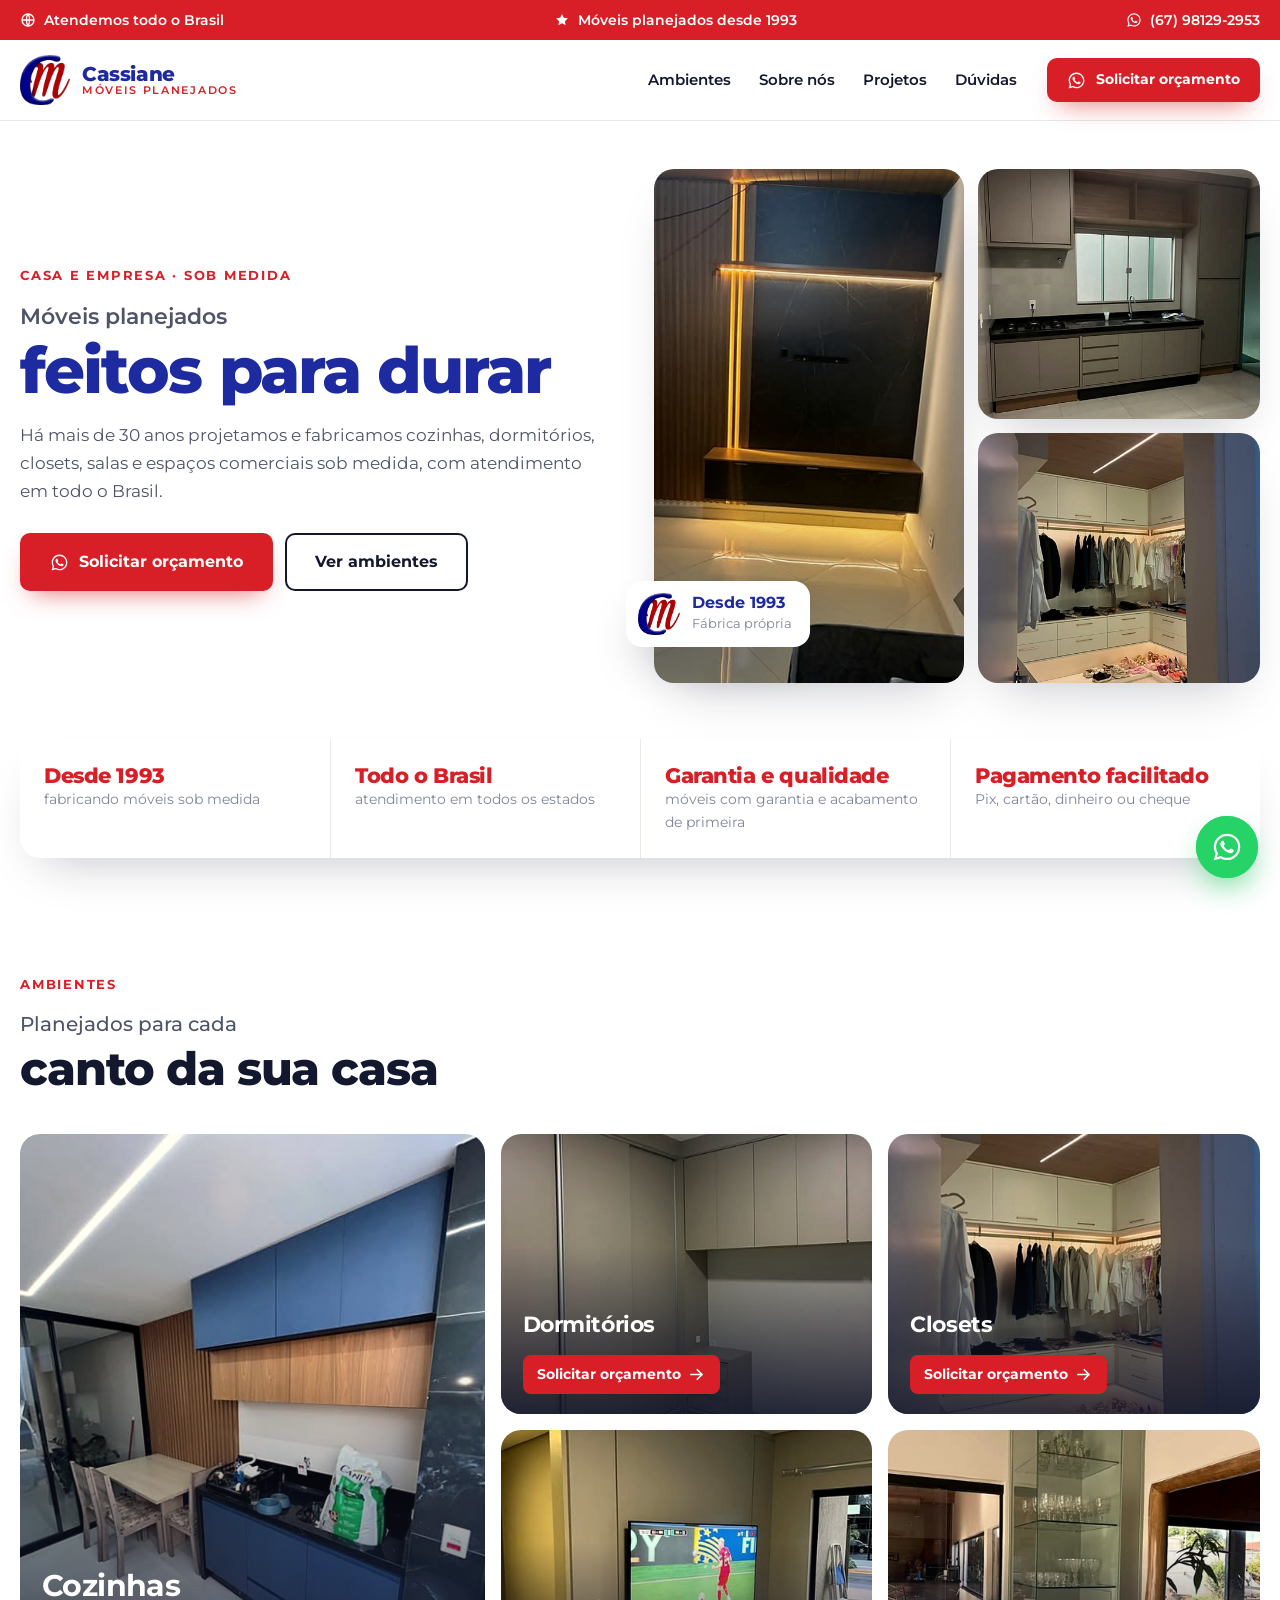
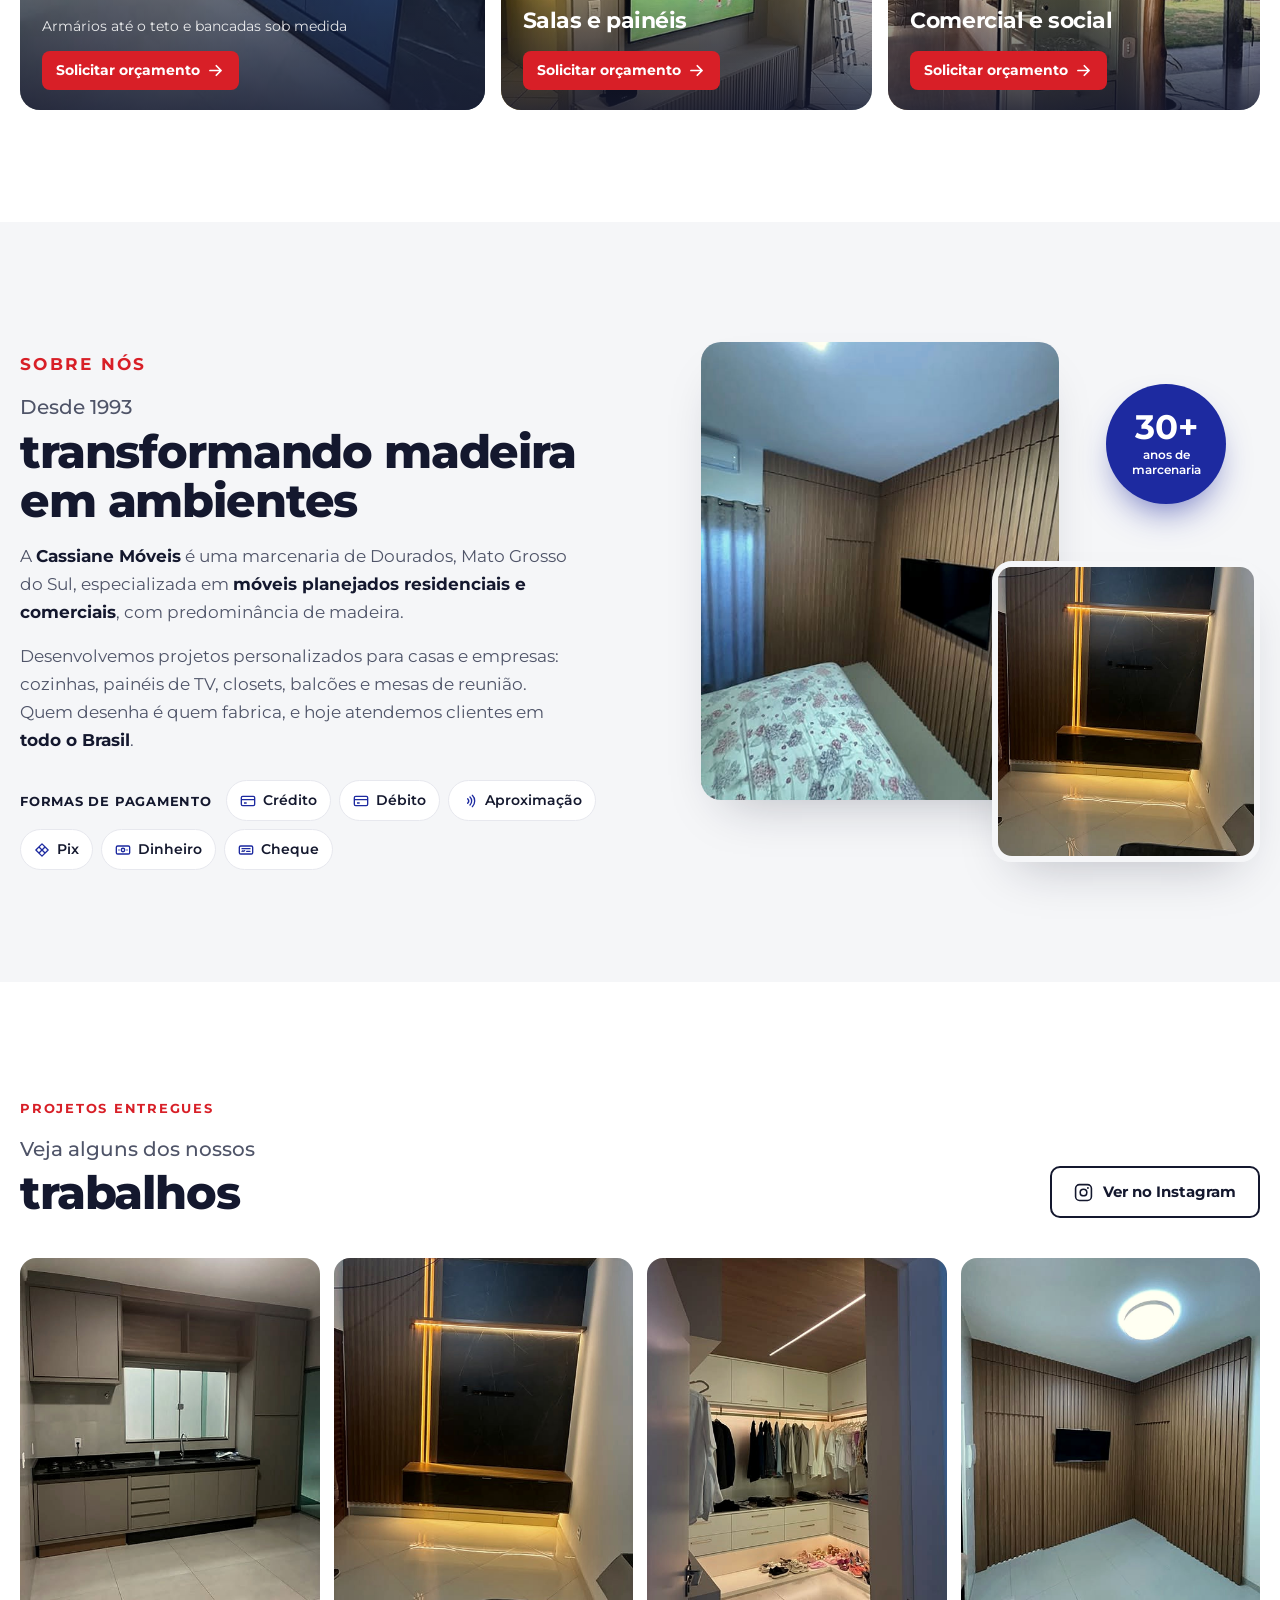
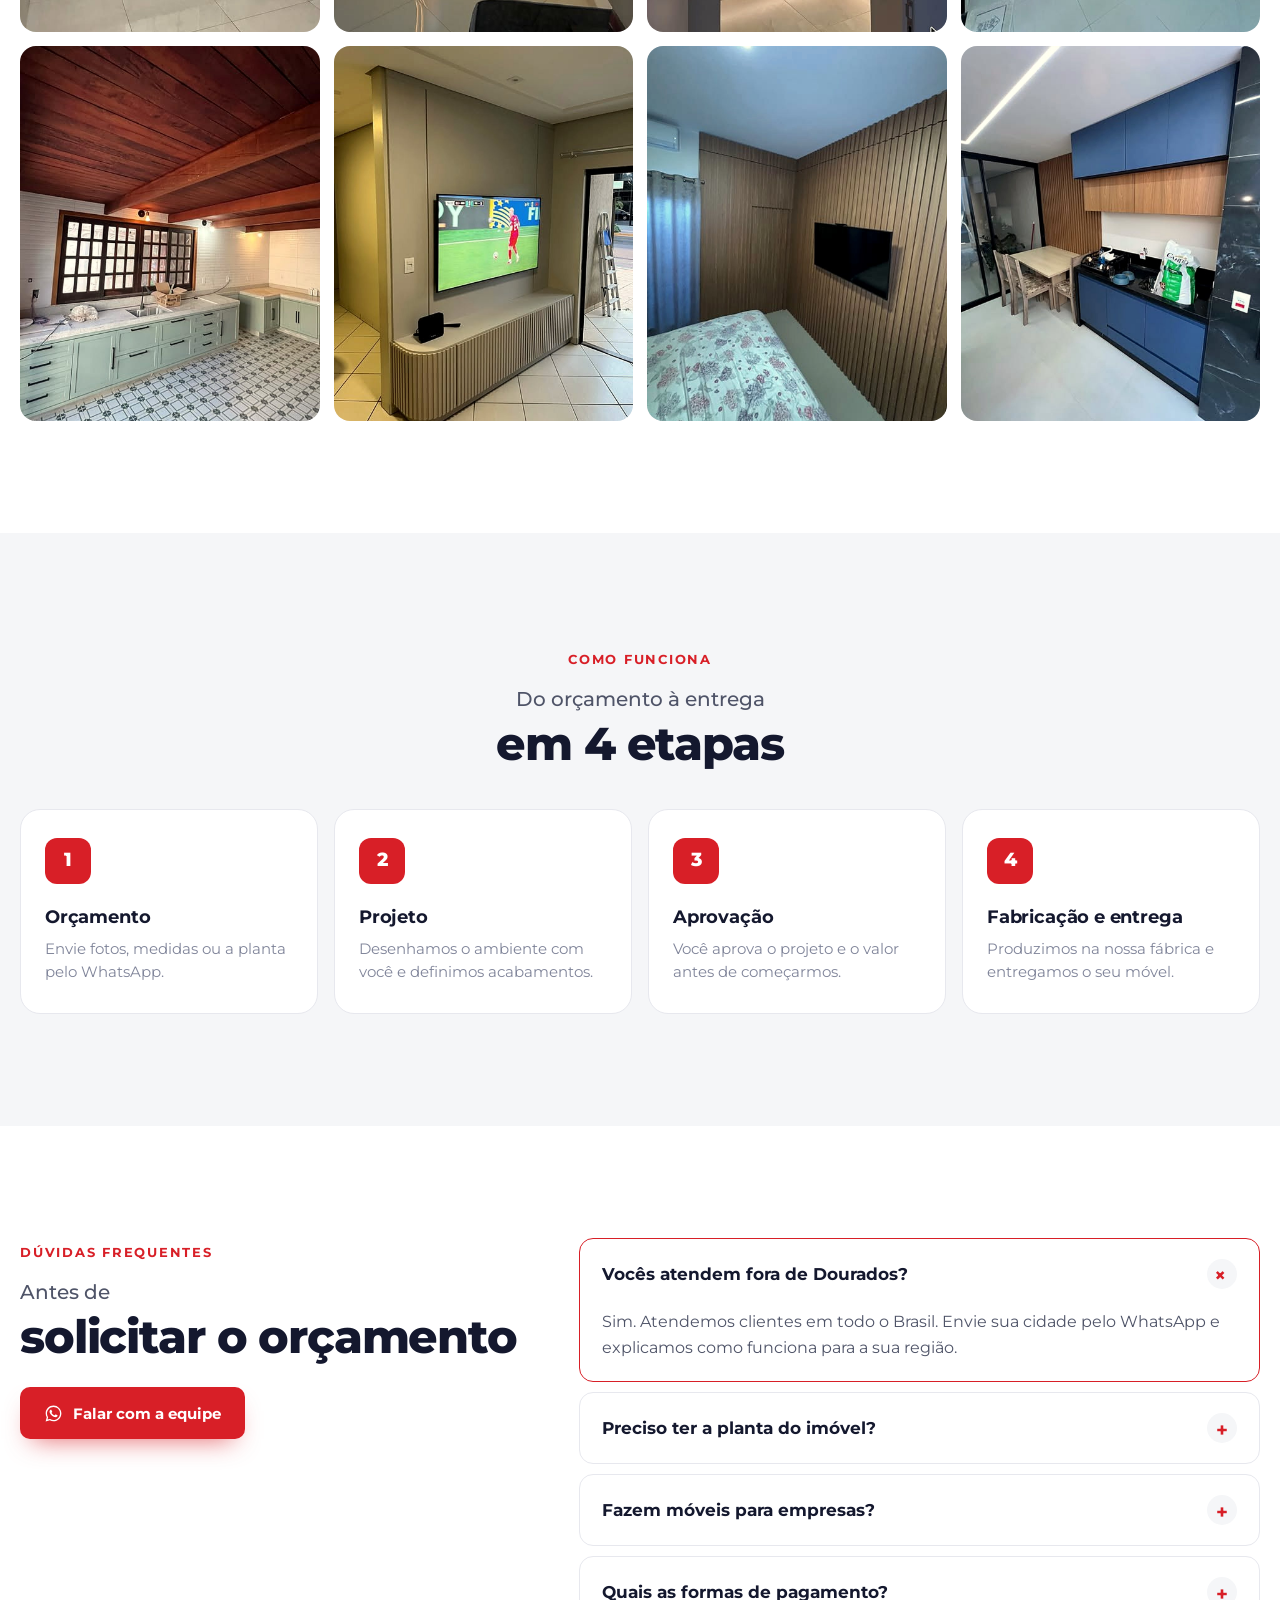
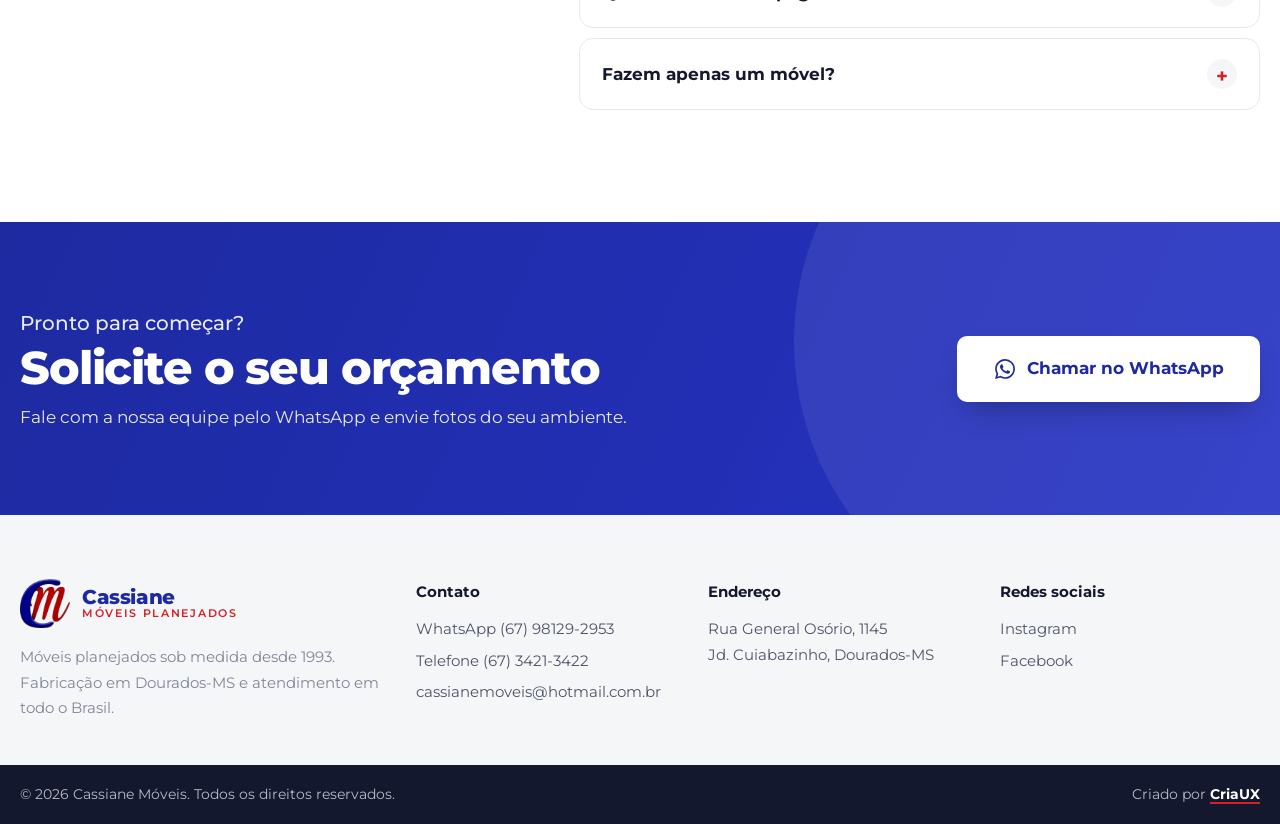
==== commit 252cc25b: "Opção 3: mesma faixa de números da principal" ====
--- a/opcao-3/index.html
+++ b/opcao-3/index.html
@@ -69,10 +69,10 @@
     </div>
 
     <ul class="stats">
-      <li><b>1993</b><span>fabricando móveis sob medida</span></li>
+      <li><b>Desde 1993</b><span>fabricando móveis sob medida</span></li>
       <li><b>Todo o Brasil</b><span>atendimento em todos os estados</span></li>
-      <li><b>100%</b><span>projetado para o seu espaço</span></li>
-      <li><b>Própria</b><span>fábrica em Dourados-MS</span></li>
+      <li><b>Garantia e qualidade</b><span>móveis com garantia e acabamento de primeira</span></li>
+      <li><b>Pagamento facilitado</b><span>Pix, cartão, dinheiro ou cheque</span></li>
     </ul>
   </div>
 </section>
--- a/opcao-3/style.css
+++ b/opcao-3/style.css
@@ -1,239 +1,239 @@
-/* ==========================================================
-   Cassiane Móveis — Opção 3 "Loja de planejados"
-   ========================================================== */
-:root{
-  --red:#d81f27;
-  --red-d:#b5161d;
-  --blue:#1d2aa0;
-  --ink:#14182e;
-  --text:#4f5468;
-  --muted:#80859a;
-  --line:#e7e8ee;
-  --gray:#f5f6f8;
-  --wa:#25d366;
-  --f:"Montserrat",system-ui,-apple-system,"Segoe UI",sans-serif;
-  --wrap:1240px;
-  --r:20px;
-  --ease:cubic-bezier(.22,.7,.2,1);
-  --sh:0 24px 50px -24px rgba(20,24,46,.28);
-}
-*,*::before,*::after{box-sizing:border-box}
-html{scroll-behavior:smooth;-webkit-text-size-adjust:100%;scroll-padding-top:90px}
-html,body{overflow-x:clip}
-body{margin:0;background:#fff;color:var(--text);font:400 16px/1.7 var(--f);-webkit-font-smoothing:antialiased}
-img{display:block;max-width:100%;height:auto}
-a{color:inherit;text-decoration:none}
-h1,h2,h3,h4,p{margin:0}
-button{font:inherit;color:inherit}
-b{font-weight:700;color:var(--ink)}
-.wrap{width:min(100% - 40px,var(--wrap));margin-inline:auto}
-.i{width:19px;height:19px;flex:none}
-.skip{position:absolute;left:-9999px;top:8px;z-index:200;background:var(--ink);color:#fff;padding:10px 16px;border-radius:8px}
-.skip:focus{left:8px}
-:focus-visible{outline:3px solid var(--blue);outline-offset:3px;border-radius:6px}
-
-/* Títulos */
-.tag{display:inline-block;font-size:12.5px;font-weight:700;letter-spacing:.14em;text-transform:uppercase;color:var(--red);margin-bottom:12px}
-h1,h2{display:flex;flex-direction:column;gap:2px;color:var(--ink)}
-.h2__lead{font-weight:500;font-size:clamp(17px,1.6vw,21px);color:var(--text)}
-.h2__key{font-weight:800;font-size:clamp(30px,3.6vw,46px);line-height:1.08;letter-spacing:-.025em}
-.head{margin-bottom:40px;max-width:720px}
-.head--row{max-width:none;display:flex;justify-content:space-between;align-items:flex-end;gap:20px;flex-wrap:wrap}
-.head--center{text-align:center;margin-inline:auto}
-.head--center h2{align-items:center}
-
-/* Botões */
-.btn{display:inline-flex;align-items:center;justify-content:center;gap:10px;border-radius:10px;font-weight:700;white-space:nowrap;cursor:pointer;border:2px solid transparent;transition:transform .2s var(--ease),background .2s,color .2s,box-shadow .2s,border-color .2s}
-.btn:hover{transform:translateY(-2px)}
-.btn--red{background:var(--red);color:#fff;box-shadow:0 12px 26px -12px rgba(216,31,39,.7)}
-.btn--red:hover{background:var(--red-d)}
-.btn--line{border-color:var(--ink);color:var(--ink);background:#fff}
-.btn--line:hover{background:var(--ink);color:#fff}
-.btn--white{background:#fff;color:var(--blue);box-shadow:0 14px 30px -12px rgba(0,0,0,.35)}
-.btn--sm{height:44px;padding:0 18px;font-size:14px}
-.btn--md{height:52px;padding:0 22px;font-size:15px}
-.btn--lg{height:58px;padding:0 28px;font-size:15.5px}
-.btn--xl{height:66px;padding:0 34px;font-size:17px}.btn--xl .i{width:24px;height:24px}
-
-/* Barra de informações */
-.info{background:var(--red);color:#fff;font-size:13.5px;font-weight:600}
-.info__in{display:flex;justify-content:space-between;align-items:center;gap:16px;height:40px}
-.info span,.info a{display:flex;align-items:center;gap:8px;white-space:nowrap}
-.info .i{width:16px;height:16px}
-@media (max-width:760px){.info .info__mid,.info a{display:none}.info__in{justify-content:center}}
-
-/* Header */
-.hdr{position:sticky;top:0;z-index:60;background:rgba(255,255,255,.95);backdrop-filter:blur(12px);-webkit-backdrop-filter:blur(12px);border-bottom:1px solid var(--line)}
-.hdr__in{display:flex;align-items:center;gap:30px;height:80px}
-.logo{display:flex;align-items:center;gap:12px}
-.logo img{width:50px;height:auto}
-.logo span{display:flex;flex-direction:column;font-weight:800;font-size:20px;line-height:1.05;color:var(--blue);letter-spacing:-.02em}
-.logo span b{font-weight:600;font-size:10.5px;letter-spacing:.16em;text-transform:uppercase;color:var(--red)}
-.hdr__nav{display:flex;gap:28px;margin-left:auto}
-.hdr__nav a{font-weight:600;font-size:14.5px;color:var(--ink);position:relative;padding:6px 0}
-.hdr__nav a::after{content:"";position:absolute;left:0;right:0;bottom:0;height:2px;background:var(--red);transform:scaleX(0);transition:transform .25s var(--ease)}
-.hdr__nav a:hover::after{transform:scaleX(1)}
-@media (max-width:960px){.hdr__nav{display:none}.hdr .btn{margin-left:auto}}
-@media (max-width:460px){.hdr__in{height:70px}.logo img{width:42px}.logo span{font-size:18px}.hdr .btn span{display:none}.hdr .btn{width:46px;padding:0}}
-
-/* Hero */
-.hero{padding:28px 0 0}
-.h1__lead{font-weight:600;font-size:clamp(18px,1.8vw,22px);color:var(--text)}
-.h1__key{font-weight:800;font-size:clamp(36px,4.4vw,58px);line-height:1.02;letter-spacing:-.03em;color:var(--blue)}
-.hero__sub{margin:18px 0 28px;font-size:16.5px}
-.hero__ctas{display:flex;gap:12px;flex-wrap:wrap}
-.stats{list-style:none;padding:0;margin:56px 0 0;position:relative;z-index:3;display:grid;grid-template-columns:repeat(4,1fr);background:#fff;border-radius:var(--r);box-shadow:var(--sh)}
-.stats li{padding:24px 24px;display:flex;flex-direction:column}
-.stats li+li{border-left:1px solid var(--line)}
-.stats b{font-size:24px;font-weight:800;color:var(--red);letter-spacing:-.02em;line-height:1.2}
-.stats span{font-size:13.5px;color:var(--muted)}
-@media (max-width:900px){
-          .stats{margin:18px 0 0;grid-template-columns:1fr 1fr}
-  .stats li:nth-child(3){border-left:0}
-  .stats li:nth-child(n+3){border-top:1px solid var(--line)}
-}
-@media (max-width:520px){.hero{padding-top:14px}.hero__ctas .btn{width:100%}.stats li{padding:18px 16px}.stats b{font-size:19px}.stats span{font-size:12.5px}}
-
-/* Seções */
-.sec{padding:clamp(80px,9vw,112px) 0}
-.sec--gray{background:var(--gray)}
-
-/* Bento de ambientes */
-.bento{display:grid;grid-template-columns:1.25fr 1fr 1fr;grid-template-rows:280px 280px;gap:16px}
-.tile{position:relative;border-radius:var(--r);overflow:hidden;color:#fff;isolation:isolate;background:var(--gray)}
-.tile--big{grid-row:span 2}
-.tile img{position:absolute;inset:0;width:100%;height:100%;object-fit:cover;z-index:-2;transition:transform .7s var(--ease)}
-.tile::before{content:"";position:absolute;inset:0;background:linear-gradient(180deg,rgba(20,24,46,0) 40%,rgba(20,24,46,.85));z-index:-1}
-.tile__body{position:absolute;left:22px;right:22px;bottom:20px;display:flex;flex-direction:column;gap:4px}
-.tile b{color:#fff;font-size:22px;letter-spacing:-.02em}
-.tile--big b{font-size:30px}
-.tile small{font-size:14px;opacity:.88}
-.tile__cta{display:inline-flex;align-items:center;gap:6px;margin-top:8px;font-weight:700;font-size:13.5px;background:var(--red);padding:8px 14px;border-radius:8px;width:max-content;transition:gap .25s var(--ease)}
-.tile:hover img{transform:scale(1.06)}
-.tile:hover .tile__cta{gap:12px}
-@media (max-width:900px){.bento{grid-template-columns:1fr 1fr;grid-template-rows:none;grid-auto-rows:230px}.tile--big{grid-column:1/-1;grid-row:auto}}
-@media (max-width:520px){.bento{grid-auto-rows:200px;gap:10px}.tile__body{left:14px;right:14px;bottom:14px}.tile b{font-size:17px}.tile--big b{font-size:24px}.tile__cta{font-size:12px;padding:6px 10px}}
-
-/* Sobre */
-.about{display:grid;grid-template-columns:1.05fr .95fr;gap:64px;align-items:center}
-.about__copy p{margin-top:16px;font-size:16.5px;max-width:34em}
-.about__copy h2{margin-bottom:8px}
-.pay{display:flex;align-items:center;gap:8px;flex-wrap:wrap;margin-top:26px}
-.pay__t{font-size:13px;font-weight:700;letter-spacing:.06em;text-transform:uppercase;color:var(--ink);margin-right:6px}
-.chip{display:inline-flex;align-items:center;gap:7px;padding:8px 13px;border-radius:999px;background:#fff;border:1px solid var(--line);font-size:13.5px;font-weight:600;color:var(--ink)}
-.chip .i{width:16px;height:16px;color:var(--blue)}
-.about__media{position:relative;height:520px}
-.about__a{position:absolute;left:0;top:0;width:64%;height:88%;object-fit:cover;border-radius:var(--r);box-shadow:var(--sh)}
-.about__b{position:absolute;right:0;bottom:0;width:48%;height:58%;object-fit:cover;border-radius:var(--r);border:6px solid var(--gray);box-shadow:var(--sh)}
-.about__seal{position:absolute;right:6%;top:8%;width:120px;height:120px;border-radius:50%;background:var(--blue);color:#fff;display:flex;flex-direction:column;align-items:center;justify-content:center;text-align:center;box-shadow:0 18px 36px -14px rgba(29,42,160,.7)}
-.about__seal b{color:#fff;font-size:34px;line-height:1}
-.about__seal span{font-size:11.5px;font-weight:600;line-height:1.25;margin-top:4px;max-width:80px}
-@media (max-width:900px){.about{grid-template-columns:1fr;gap:44px}.about__media{height:420px;max-width:560px}}
-@media (max-width:520px){.about__media{height:360px}.about__seal{width:96px;height:96px}.about__seal b{font-size:26px}}
-
-/* Galeria */
-.gal{display:grid;grid-template-columns:repeat(4,1fr);gap:14px}
-.g{all:unset;box-sizing:border-box;cursor:zoom-in;border-radius:16px;overflow:hidden;aspect-ratio:4/5;position:relative;background:var(--gray)}
-.g img{width:100%;height:100%;object-fit:cover;transition:transform .6s var(--ease)}
-.g::after{content:"+";position:absolute;right:12px;bottom:12px;width:36px;height:36px;border-radius:50%;background:#fff;color:var(--red);display:grid;place-items:center;font-size:22px;font-weight:600;transform:scale(0);transition:transform .3s var(--ease)}
-.g:hover img{transform:scale(1.06)}
-.g:hover::after,.g:focus-visible::after{transform:scale(1)}
-.g:focus-visible{outline:3px solid var(--blue);outline-offset:3px}
-@media (max-width:900px){.gal{grid-template-columns:repeat(2,1fr);gap:10px}}
-
-/* Etapas */
-.steps{list-style:none;padding:0;margin:0;display:grid;grid-template-columns:repeat(4,1fr);gap:16px;counter-reset:s}
-.steps li{background:#fff;border-radius:var(--r);padding:28px 24px;border:1px solid var(--line);transition:transform .25s var(--ease),box-shadow .25s}
-.steps li:hover{transform:translateY(-4px);box-shadow:var(--sh)}
-.steps li>span{display:grid;place-items:center;width:46px;height:46px;border-radius:12px;background:var(--red);color:#fff;font-weight:800;font-size:19px;margin-bottom:18px}
-.steps h3{font-size:18px;font-weight:700;color:var(--ink);margin-bottom:6px;letter-spacing:-.01em}
-.steps p{font-size:14.5px;color:var(--muted);line-height:1.6}
-@media (max-width:900px){.steps{grid-template-columns:1fr 1fr}}
-@media (max-width:520px){.steps{grid-template-columns:1fr}}
-
-/* FAQ */
-.faq{display:grid;grid-template-columns:.85fr 1.15fr;gap:56px;align-items:start}
-.faq .head{margin-bottom:0}
-.faq .head .btn{margin-top:26px}
-.faq__list{display:flex;flex-direction:column;gap:10px}
-.faq__list details{border:1px solid var(--line);border-radius:14px;padding:0 22px;background:#fff;transition:border-color .2s}
-.faq__list details[open]{border-color:var(--red)}
-.faq__list summary{list-style:none;cursor:pointer;display:flex;justify-content:space-between;align-items:center;gap:16px;padding:20px 0;font-weight:700;font-size:16.5px;color:var(--ink)}
-.faq__list summary::-webkit-details-marker{display:none}
-.faq__list summary::after{content:"+";flex:none;width:30px;height:30px;border-radius:50%;background:var(--gray);display:grid;place-items:center;font-size:20px;color:var(--red);transition:transform .3s var(--ease)}
-.faq__list details[open] summary::after{transform:rotate(45deg)}
-.faq__list p{padding:0 0 20px;font-size:15.5px}
-@media (max-width:900px){.faq{grid-template-columns:1fr;gap:32px}}
-
-/* CTA */
-.cta{background:linear-gradient(115deg,var(--blue) 0%,#2633c4 100%);color:rgba(255,255,255,.9);padding:clamp(56px,7vw,84px) 0;position:relative;overflow:hidden;isolation:isolate}
-.cta::before{content:"";position:absolute;right:-8%;top:-60%;width:46%;aspect-ratio:1;border-radius:50%;background:rgba(255,255,255,.08);z-index:-1}
-.cta__in{display:flex;justify-content:space-between;align-items:center;gap:32px;flex-wrap:wrap}
-.cta h2,.cta .h2__lead{color:#fff}
-.cta .h2__lead{opacity:.9}
-.cta p{margin-top:10px;font-size:16.5px}
-@media (max-width:620px){.cta .btn{width:100%}}
-
-/* Rodapé */
-.ftr{background:var(--gray);padding:64px 0 0;font-size:15px}
-.ftr__grid{display:grid;grid-template-columns:1.4fr 1fr 1fr 1fr;gap:32px;padding-bottom:44px}
-.ftr__brand p{margin-top:16px;max-width:28em;color:var(--muted)}
-.ftr__grid>div:not(.ftr__brand){display:flex;flex-direction:column;gap:6px}
-.ftr h4{font-size:15px;font-weight:700;color:var(--ink);margin-bottom:6px}
-.ftr a:hover{color:var(--red)}
-.ftr__bottom{background:var(--ink);color:rgba(255,255,255,.7);font-size:13.5px}
-.ftr__bottom-in{display:flex;justify-content:space-between;gap:12px;flex-wrap:wrap;padding:18px 0}
-.credit a{color:#fff;font-weight:700;border-bottom:2px solid var(--red)}
-@media (max-width:860px){.ftr__grid{grid-template-columns:1fr 1fr}.ftr__brand{grid-column:1/-1}.ftr__bottom{padding-bottom:84px}}
-@media (max-width:480px){.ftr__grid{grid-template-columns:1fr}}
-
-/* WhatsApp flutuante */
-.fab{position:fixed;right:22px;bottom:22px;z-index:70;width:62px;height:62px;border-radius:50%;background:var(--wa);color:#fff;display:grid;place-items:center;box-shadow:0 14px 30px -8px rgba(37,211,102,.7);transition:transform .25s var(--ease)}
-.fab .i{width:32px;height:32px}
-.fab::before{content:"";position:absolute;inset:0;border-radius:50%;border:2px solid var(--wa);animation:ring 2.4s infinite}
-@keyframes ring{0%{transform:scale(1);opacity:.8}100%{transform:scale(1.6);opacity:0}}
-.fab:hover{transform:scale(1.08)}
-
-/* Lightbox */
-.lb{border:0;padding:0;margin:0;width:100vw;height:100vh;height:100dvh;max-width:none;max-height:none;background:transparent}
-.lb::backdrop{background:rgba(20,24,46,.92)}
-.lb[open]{display:grid;grid-template-columns:90px 1fr 90px;align-items:center}
-.lb__fig{grid-column:2;margin:0;display:flex;flex-direction:column;align-items:center;gap:16px}
-.lb__fig img{max-height:74vh;max-width:100%;width:auto;border-radius:16px}
-.lb__fig figcaption{display:flex;align-items:center;justify-content:space-between;gap:16px;flex-wrap:wrap;width:min(100%,620px);background:#fff;border-radius:16px;padding:10px 10px 10px 20px}
-.lb__fig b{font-size:17px}
-.lb__btn{width:50px;height:50px;border-radius:50%;border:0;background:rgba(255,255,255,.15);color:#fff;display:grid;place-items:center;cursor:pointer;justify-self:center}
-.lb__btn:hover{background:rgba(255,255,255,.3)}
-.lb__prev .i{transform:rotate(180deg)}
-.lb__x{position:fixed;top:18px;right:18px}
-@media (max-width:700px){.lb[open]{grid-template-columns:1fr;padding:72px 14px 96px}.lb__fig{grid-column:1}.lb__fig img{max-height:56vh}.lb__prev,.lb__next{position:fixed;bottom:22px}.lb__prev{left:22px}.lb__next{right:22px}.lb__fig .btn{width:100%}}
-
-.rv{opacity:0;transform:translateY(24px);transition:opacity .7s var(--ease),transform .7s var(--ease)}
-.rv.in{opacity:1;transform:none}
-@media (prefers-reduced-motion:reduce){*,*::before,*::after{animation:none!important;transition:none!important;scroll-behavior:auto!important}.rv{opacity:1;transform:none}}
-.fab.off{transform:scale(0);opacity:0;pointer-events:none}
-
-/* Capa nova */
-.hero{padding:48px 0 0}
-.hero__grid{display:grid;grid-template-columns:1fr 1.05fr;gap:56px;align-items:center}
-.hero__copy .h1__key{font-size:clamp(40px,5vw,66px)}
-.hero__mosaic{position:relative;display:grid;grid-template-columns:1.1fr 1fr;grid-template-rows:250px 250px;gap:14px}
-.m{margin:0;border-radius:var(--r);overflow:hidden;background:var(--gray);box-shadow:var(--sh)}
-.m img{width:100%;height:100%;object-fit:cover}
-.m--a{grid-row:span 2}
-.m--a img{object-position:50% 25%}
-.m--b img{object-position:50% 40%}
-.hero__seal{position:absolute;left:-28px;bottom:36px;display:flex;align-items:center;gap:12px;background:#fff;border-radius:16px;padding:12px 18px 12px 12px;box-shadow:0 24px 50px -20px rgba(20,24,46,.45)}
-.hero__seal img{width:42px;height:auto}
-.hero__seal b{display:block;font-size:15.5px;color:var(--blue);line-height:1.2}
-.hero__seal small{display:block;font-size:12.5px;color:var(--muted)}
-@media (max-width:900px){
-  .hero{padding-top:28px}
-  .hero__grid{grid-template-columns:1fr;gap:36px}
-  .hero__mosaic{grid-template-rows:200px 200px}
-  .hero__seal{left:12px;bottom:-18px}
-  .stats{margin-top:44px;grid-template-columns:1fr 1fr}
-  .stats li:nth-child(3){border-left:0}
-  .stats li:nth-child(n+3){border-top:1px solid var(--line)}
-}
-@media (max-width:520px){.hero__mosaic{grid-template-rows:160px 160px;gap:10px}}
+/* ==========================================================
+   Cassiane Móveis — Opção 3 "Loja de planejados"
+   ========================================================== */
+:root{
+  --red:#d81f27;
+  --red-d:#b5161d;
+  --blue:#1d2aa0;
+  --ink:#14182e;
+  --text:#4f5468;
+  --muted:#80859a;
+  --line:#e7e8ee;
+  --gray:#f5f6f8;
+  --wa:#25d366;
+  --f:"Montserrat",system-ui,-apple-system,"Segoe UI",sans-serif;
+  --wrap:1240px;
+  --r:20px;
+  --ease:cubic-bezier(.22,.7,.2,1);
+  --sh:0 24px 50px -24px rgba(20,24,46,.28);
+}
+*,*::before,*::after{box-sizing:border-box}
+html{scroll-behavior:smooth;-webkit-text-size-adjust:100%;scroll-padding-top:90px}
+html,body{overflow-x:clip}
+body{margin:0;background:#fff;color:var(--text);font:400 16px/1.7 var(--f);-webkit-font-smoothing:antialiased}
+img{display:block;max-width:100%;height:auto}
+a{color:inherit;text-decoration:none}
+h1,h2,h3,h4,p{margin:0}
+button{font:inherit;color:inherit}
+b{font-weight:700;color:var(--ink)}
+.wrap{width:min(100% - 40px,var(--wrap));margin-inline:auto}
+.i{width:19px;height:19px;flex:none}
+.skip{position:absolute;left:-9999px;top:8px;z-index:200;background:var(--ink);color:#fff;padding:10px 16px;border-radius:8px}
+.skip:focus{left:8px}
+:focus-visible{outline:3px solid var(--blue);outline-offset:3px;border-radius:6px}
+
+/* Títulos */
+.tag{display:inline-block;font-size:12.5px;font-weight:700;letter-spacing:.14em;text-transform:uppercase;color:var(--red);margin-bottom:12px}
+h1,h2{display:flex;flex-direction:column;gap:2px;color:var(--ink)}
+.h2__lead{font-weight:500;font-size:clamp(17px,1.6vw,21px);color:var(--text)}
+.h2__key{font-weight:800;font-size:clamp(30px,3.6vw,46px);line-height:1.08;letter-spacing:-.025em}
+.head{margin-bottom:40px;max-width:720px}
+.head--row{max-width:none;display:flex;justify-content:space-between;align-items:flex-end;gap:20px;flex-wrap:wrap}
+.head--center{text-align:center;margin-inline:auto}
+.head--center h2{align-items:center}
+
+/* Botões */
+.btn{display:inline-flex;align-items:center;justify-content:center;gap:10px;border-radius:10px;font-weight:700;white-space:nowrap;cursor:pointer;border:2px solid transparent;transition:transform .2s var(--ease),background .2s,color .2s,box-shadow .2s,border-color .2s}
+.btn:hover{transform:translateY(-2px)}
+.btn--red{background:var(--red);color:#fff;box-shadow:0 12px 26px -12px rgba(216,31,39,.7)}
+.btn--red:hover{background:var(--red-d)}
+.btn--line{border-color:var(--ink);color:var(--ink);background:#fff}
+.btn--line:hover{background:var(--ink);color:#fff}
+.btn--white{background:#fff;color:var(--blue);box-shadow:0 14px 30px -12px rgba(0,0,0,.35)}
+.btn--sm{height:44px;padding:0 18px;font-size:14px}
+.btn--md{height:52px;padding:0 22px;font-size:15px}
+.btn--lg{height:58px;padding:0 28px;font-size:15.5px}
+.btn--xl{height:66px;padding:0 34px;font-size:17px}.btn--xl .i{width:24px;height:24px}
+
+/* Barra de informações */
+.info{background:var(--red);color:#fff;font-size:13.5px;font-weight:600}
+.info__in{display:flex;justify-content:space-between;align-items:center;gap:16px;height:40px}
+.info span,.info a{display:flex;align-items:center;gap:8px;white-space:nowrap}
+.info .i{width:16px;height:16px}
+@media (max-width:760px){.info .info__mid,.info a{display:none}.info__in{justify-content:center}}
+
+/* Header */
+.hdr{position:sticky;top:0;z-index:60;background:rgba(255,255,255,.95);backdrop-filter:blur(12px);-webkit-backdrop-filter:blur(12px);border-bottom:1px solid var(--line)}
+.hdr__in{display:flex;align-items:center;gap:30px;height:80px}
+.logo{display:flex;align-items:center;gap:12px}
+.logo img{width:50px;height:auto}
+.logo span{display:flex;flex-direction:column;font-weight:800;font-size:20px;line-height:1.05;color:var(--blue);letter-spacing:-.02em}
+.logo span b{font-weight:600;font-size:10.5px;letter-spacing:.16em;text-transform:uppercase;color:var(--red)}
+.hdr__nav{display:flex;gap:28px;margin-left:auto}
+.hdr__nav a{font-weight:600;font-size:14.5px;color:var(--ink);position:relative;padding:6px 0}
+.hdr__nav a::after{content:"";position:absolute;left:0;right:0;bottom:0;height:2px;background:var(--red);transform:scaleX(0);transition:transform .25s var(--ease)}
+.hdr__nav a:hover::after{transform:scaleX(1)}
+@media (max-width:960px){.hdr__nav{display:none}.hdr .btn{margin-left:auto}}
+@media (max-width:460px){.hdr__in{height:70px}.logo img{width:42px}.logo span{font-size:18px}.hdr .btn span{display:none}.hdr .btn{width:46px;padding:0}}
+
+/* Hero */
+.hero{padding:28px 0 0}
+.h1__lead{font-weight:600;font-size:clamp(18px,1.8vw,22px);color:var(--text)}
+.h1__key{font-weight:800;font-size:clamp(36px,4.4vw,58px);line-height:1.02;letter-spacing:-.03em;color:var(--blue)}
+.hero__sub{margin:18px 0 28px;font-size:16.5px}
+.hero__ctas{display:flex;gap:12px;flex-wrap:wrap}
+.stats{list-style:none;padding:0;margin:56px 0 0;position:relative;z-index:3;display:grid;grid-template-columns:repeat(4,1fr);background:#fff;border-radius:var(--r);box-shadow:var(--sh)}
+.stats li{padding:24px 24px;display:flex;flex-direction:column}
+.stats li+li{border-left:1px solid var(--line)}
+.stats b{font-size:clamp(17px,1.65vw,22px);font-weight:800;color:var(--red);letter-spacing:-.02em;line-height:1.2}
+.stats span{font-size:13.5px;color:var(--muted)}
+@media (max-width:900px){
+          .stats{margin:18px 0 0;grid-template-columns:1fr 1fr}
+  .stats li:nth-child(3){border-left:0}
+  .stats li:nth-child(n+3){border-top:1px solid var(--line)}
+}
+@media (max-width:520px){.hero{padding-top:14px}.hero__ctas .btn{width:100%}.stats li{padding:18px 16px}.stats b{font-size:19px}.stats span{font-size:12.5px}}
+
+/* Seções */
+.sec{padding:clamp(80px,9vw,112px) 0}
+.sec--gray{background:var(--gray)}
+
+/* Bento de ambientes */
+.bento{display:grid;grid-template-columns:1.25fr 1fr 1fr;grid-template-rows:280px 280px;gap:16px}
+.tile{position:relative;border-radius:var(--r);overflow:hidden;color:#fff;isolation:isolate;background:var(--gray)}
+.tile--big{grid-row:span 2}
+.tile img{position:absolute;inset:0;width:100%;height:100%;object-fit:cover;z-index:-2;transition:transform .7s var(--ease)}
+.tile::before{content:"";position:absolute;inset:0;background:linear-gradient(180deg,rgba(20,24,46,0) 40%,rgba(20,24,46,.85));z-index:-1}
+.tile__body{position:absolute;left:22px;right:22px;bottom:20px;display:flex;flex-direction:column;gap:4px}
+.tile b{color:#fff;font-size:22px;letter-spacing:-.02em}
+.tile--big b{font-size:30px}
+.tile small{font-size:14px;opacity:.88}
+.tile__cta{display:inline-flex;align-items:center;gap:6px;margin-top:8px;font-weight:700;font-size:13.5px;background:var(--red);padding:8px 14px;border-radius:8px;width:max-content;transition:gap .25s var(--ease)}
+.tile:hover img{transform:scale(1.06)}
+.tile:hover .tile__cta{gap:12px}
+@media (max-width:900px){.bento{grid-template-columns:1fr 1fr;grid-template-rows:none;grid-auto-rows:230px}.tile--big{grid-column:1/-1;grid-row:auto}}
+@media (max-width:520px){.bento{grid-auto-rows:200px;gap:10px}.tile__body{left:14px;right:14px;bottom:14px}.tile b{font-size:17px}.tile--big b{font-size:24px}.tile__cta{font-size:12px;padding:6px 10px}}
+
+/* Sobre */
+.about{display:grid;grid-template-columns:1.05fr .95fr;gap:64px;align-items:center}
+.about__copy p{margin-top:16px;font-size:16.5px;max-width:34em}
+.about__copy h2{margin-bottom:8px}
+.pay{display:flex;align-items:center;gap:8px;flex-wrap:wrap;margin-top:26px}
+.pay__t{font-size:13px;font-weight:700;letter-spacing:.06em;text-transform:uppercase;color:var(--ink);margin-right:6px}
+.chip{display:inline-flex;align-items:center;gap:7px;padding:8px 13px;border-radius:999px;background:#fff;border:1px solid var(--line);font-size:13.5px;font-weight:600;color:var(--ink)}
+.chip .i{width:16px;height:16px;color:var(--blue)}
+.about__media{position:relative;height:520px}
+.about__a{position:absolute;left:0;top:0;width:64%;height:88%;object-fit:cover;border-radius:var(--r);box-shadow:var(--sh)}
+.about__b{position:absolute;right:0;bottom:0;width:48%;height:58%;object-fit:cover;border-radius:var(--r);border:6px solid var(--gray);box-shadow:var(--sh)}
+.about__seal{position:absolute;right:6%;top:8%;width:120px;height:120px;border-radius:50%;background:var(--blue);color:#fff;display:flex;flex-direction:column;align-items:center;justify-content:center;text-align:center;box-shadow:0 18px 36px -14px rgba(29,42,160,.7)}
+.about__seal b{color:#fff;font-size:34px;line-height:1}
+.about__seal span{font-size:11.5px;font-weight:600;line-height:1.25;margin-top:4px;max-width:80px}
+@media (max-width:900px){.about{grid-template-columns:1fr;gap:44px}.about__media{height:420px;max-width:560px}}
+@media (max-width:520px){.about__media{height:360px}.about__seal{width:96px;height:96px}.about__seal b{font-size:26px}}
+
+/* Galeria */
+.gal{display:grid;grid-template-columns:repeat(4,1fr);gap:14px}
+.g{all:unset;box-sizing:border-box;cursor:zoom-in;border-radius:16px;overflow:hidden;aspect-ratio:4/5;position:relative;background:var(--gray)}
+.g img{width:100%;height:100%;object-fit:cover;transition:transform .6s var(--ease)}
+.g::after{content:"+";position:absolute;right:12px;bottom:12px;width:36px;height:36px;border-radius:50%;background:#fff;color:var(--red);display:grid;place-items:center;font-size:22px;font-weight:600;transform:scale(0);transition:transform .3s var(--ease)}
+.g:hover img{transform:scale(1.06)}
+.g:hover::after,.g:focus-visible::after{transform:scale(1)}
+.g:focus-visible{outline:3px solid var(--blue);outline-offset:3px}
+@media (max-width:900px){.gal{grid-template-columns:repeat(2,1fr);gap:10px}}
+
+/* Etapas */
+.steps{list-style:none;padding:0;margin:0;display:grid;grid-template-columns:repeat(4,1fr);gap:16px;counter-reset:s}
+.steps li{background:#fff;border-radius:var(--r);padding:28px 24px;border:1px solid var(--line);transition:transform .25s var(--ease),box-shadow .25s}
+.steps li:hover{transform:translateY(-4px);box-shadow:var(--sh)}
+.steps li>span{display:grid;place-items:center;width:46px;height:46px;border-radius:12px;background:var(--red);color:#fff;font-weight:800;font-size:19px;margin-bottom:18px}
+.steps h3{font-size:18px;font-weight:700;color:var(--ink);margin-bottom:6px;letter-spacing:-.01em}
+.steps p{font-size:14.5px;color:var(--muted);line-height:1.6}
+@media (max-width:900px){.steps{grid-template-columns:1fr 1fr}}
+@media (max-width:520px){.steps{grid-template-columns:1fr}}
+
+/* FAQ */
+.faq{display:grid;grid-template-columns:.85fr 1.15fr;gap:56px;align-items:start}
+.faq .head{margin-bottom:0}
+.faq .head .btn{margin-top:26px}
+.faq__list{display:flex;flex-direction:column;gap:10px}
+.faq__list details{border:1px solid var(--line);border-radius:14px;padding:0 22px;background:#fff;transition:border-color .2s}
+.faq__list details[open]{border-color:var(--red)}
+.faq__list summary{list-style:none;cursor:pointer;display:flex;justify-content:space-between;align-items:center;gap:16px;padding:20px 0;font-weight:700;font-size:16.5px;color:var(--ink)}
+.faq__list summary::-webkit-details-marker{display:none}
+.faq__list summary::after{content:"+";flex:none;width:30px;height:30px;border-radius:50%;background:var(--gray);display:grid;place-items:center;font-size:20px;color:var(--red);transition:transform .3s var(--ease)}
+.faq__list details[open] summary::after{transform:rotate(45deg)}
+.faq__list p{padding:0 0 20px;font-size:15.5px}
+@media (max-width:900px){.faq{grid-template-columns:1fr;gap:32px}}
+
+/* CTA */
+.cta{background:linear-gradient(115deg,var(--blue) 0%,#2633c4 100%);color:rgba(255,255,255,.9);padding:clamp(56px,7vw,84px) 0;position:relative;overflow:hidden;isolation:isolate}
+.cta::before{content:"";position:absolute;right:-8%;top:-60%;width:46%;aspect-ratio:1;border-radius:50%;background:rgba(255,255,255,.08);z-index:-1}
+.cta__in{display:flex;justify-content:space-between;align-items:center;gap:32px;flex-wrap:wrap}
+.cta h2,.cta .h2__lead{color:#fff}
+.cta .h2__lead{opacity:.9}
+.cta p{margin-top:10px;font-size:16.5px}
+@media (max-width:620px){.cta .btn{width:100%}}
+
+/* Rodapé */
+.ftr{background:var(--gray);padding:64px 0 0;font-size:15px}
+.ftr__grid{display:grid;grid-template-columns:1.4fr 1fr 1fr 1fr;gap:32px;padding-bottom:44px}
+.ftr__brand p{margin-top:16px;max-width:28em;color:var(--muted)}
+.ftr__grid>div:not(.ftr__brand){display:flex;flex-direction:column;gap:6px}
+.ftr h4{font-size:15px;font-weight:700;color:var(--ink);margin-bottom:6px}
+.ftr a:hover{color:var(--red)}
+.ftr__bottom{background:var(--ink);color:rgba(255,255,255,.7);font-size:13.5px}
+.ftr__bottom-in{display:flex;justify-content:space-between;gap:12px;flex-wrap:wrap;padding:18px 0}
+.credit a{color:#fff;font-weight:700;border-bottom:2px solid var(--red)}
+@media (max-width:860px){.ftr__grid{grid-template-columns:1fr 1fr}.ftr__brand{grid-column:1/-1}.ftr__bottom{padding-bottom:84px}}
+@media (max-width:480px){.ftr__grid{grid-template-columns:1fr}}
+
+/* WhatsApp flutuante */
+.fab{position:fixed;right:22px;bottom:22px;z-index:70;width:62px;height:62px;border-radius:50%;background:var(--wa);color:#fff;display:grid;place-items:center;box-shadow:0 14px 30px -8px rgba(37,211,102,.7);transition:transform .25s var(--ease)}
+.fab .i{width:32px;height:32px}
+.fab::before{content:"";position:absolute;inset:0;border-radius:50%;border:2px solid var(--wa);animation:ring 2.4s infinite}
+@keyframes ring{0%{transform:scale(1);opacity:.8}100%{transform:scale(1.6);opacity:0}}
+.fab:hover{transform:scale(1.08)}
+
+/* Lightbox */
+.lb{border:0;padding:0;margin:0;width:100vw;height:100vh;height:100dvh;max-width:none;max-height:none;background:transparent}
+.lb::backdrop{background:rgba(20,24,46,.92)}
+.lb[open]{display:grid;grid-template-columns:90px 1fr 90px;align-items:center}
+.lb__fig{grid-column:2;margin:0;display:flex;flex-direction:column;align-items:center;gap:16px}
+.lb__fig img{max-height:74vh;max-width:100%;width:auto;border-radius:16px}
+.lb__fig figcaption{display:flex;align-items:center;justify-content:space-between;gap:16px;flex-wrap:wrap;width:min(100%,620px);background:#fff;border-radius:16px;padding:10px 10px 10px 20px}
+.lb__fig b{font-size:17px}
+.lb__btn{width:50px;height:50px;border-radius:50%;border:0;background:rgba(255,255,255,.15);color:#fff;display:grid;place-items:center;cursor:pointer;justify-self:center}
+.lb__btn:hover{background:rgba(255,255,255,.3)}
+.lb__prev .i{transform:rotate(180deg)}
+.lb__x{position:fixed;top:18px;right:18px}
+@media (max-width:700px){.lb[open]{grid-template-columns:1fr;padding:72px 14px 96px}.lb__fig{grid-column:1}.lb__fig img{max-height:56vh}.lb__prev,.lb__next{position:fixed;bottom:22px}.lb__prev{left:22px}.lb__next{right:22px}.lb__fig .btn{width:100%}}
+
+.rv{opacity:0;transform:translateY(24px);transition:opacity .7s var(--ease),transform .7s var(--ease)}
+.rv.in{opacity:1;transform:none}
+@media (prefers-reduced-motion:reduce){*,*::before,*::after{animation:none!important;transition:none!important;scroll-behavior:auto!important}.rv{opacity:1;transform:none}}
+.fab.off{transform:scale(0);opacity:0;pointer-events:none}
+
+/* Capa nova */
+.hero{padding:48px 0 0}
+.hero__grid{display:grid;grid-template-columns:1fr 1.05fr;gap:56px;align-items:center}
+.hero__copy .h1__key{font-size:clamp(40px,5vw,66px)}
+.hero__mosaic{position:relative;display:grid;grid-template-columns:1.1fr 1fr;grid-template-rows:250px 250px;gap:14px}
+.m{margin:0;border-radius:var(--r);overflow:hidden;background:var(--gray);box-shadow:var(--sh)}
+.m img{width:100%;height:100%;object-fit:cover}
+.m--a{grid-row:span 2}
+.m--a img{object-position:50% 25%}
+.m--b img{object-position:50% 40%}
+.hero__seal{position:absolute;left:-28px;bottom:36px;display:flex;align-items:center;gap:12px;background:#fff;border-radius:16px;padding:12px 18px 12px 12px;box-shadow:0 24px 50px -20px rgba(20,24,46,.45)}
+.hero__seal img{width:42px;height:auto}
+.hero__seal b{display:block;font-size:15.5px;color:var(--blue);line-height:1.2}
+.hero__seal small{display:block;font-size:12.5px;color:var(--muted)}
+@media (max-width:900px){
+  .hero{padding-top:28px}
+  .hero__grid{grid-template-columns:1fr;gap:36px}
+  .hero__mosaic{grid-template-rows:200px 200px}
+  .hero__seal{left:12px;bottom:-18px}
+  .stats{margin-top:44px;grid-template-columns:1fr 1fr}
+  .stats li:nth-child(3){border-left:0}
+  .stats li:nth-child(n+3){border-top:1px solid var(--line)}
+}
+@media (max-width:520px){.hero__mosaic{grid-template-rows:160px 160px;gap:10px}}
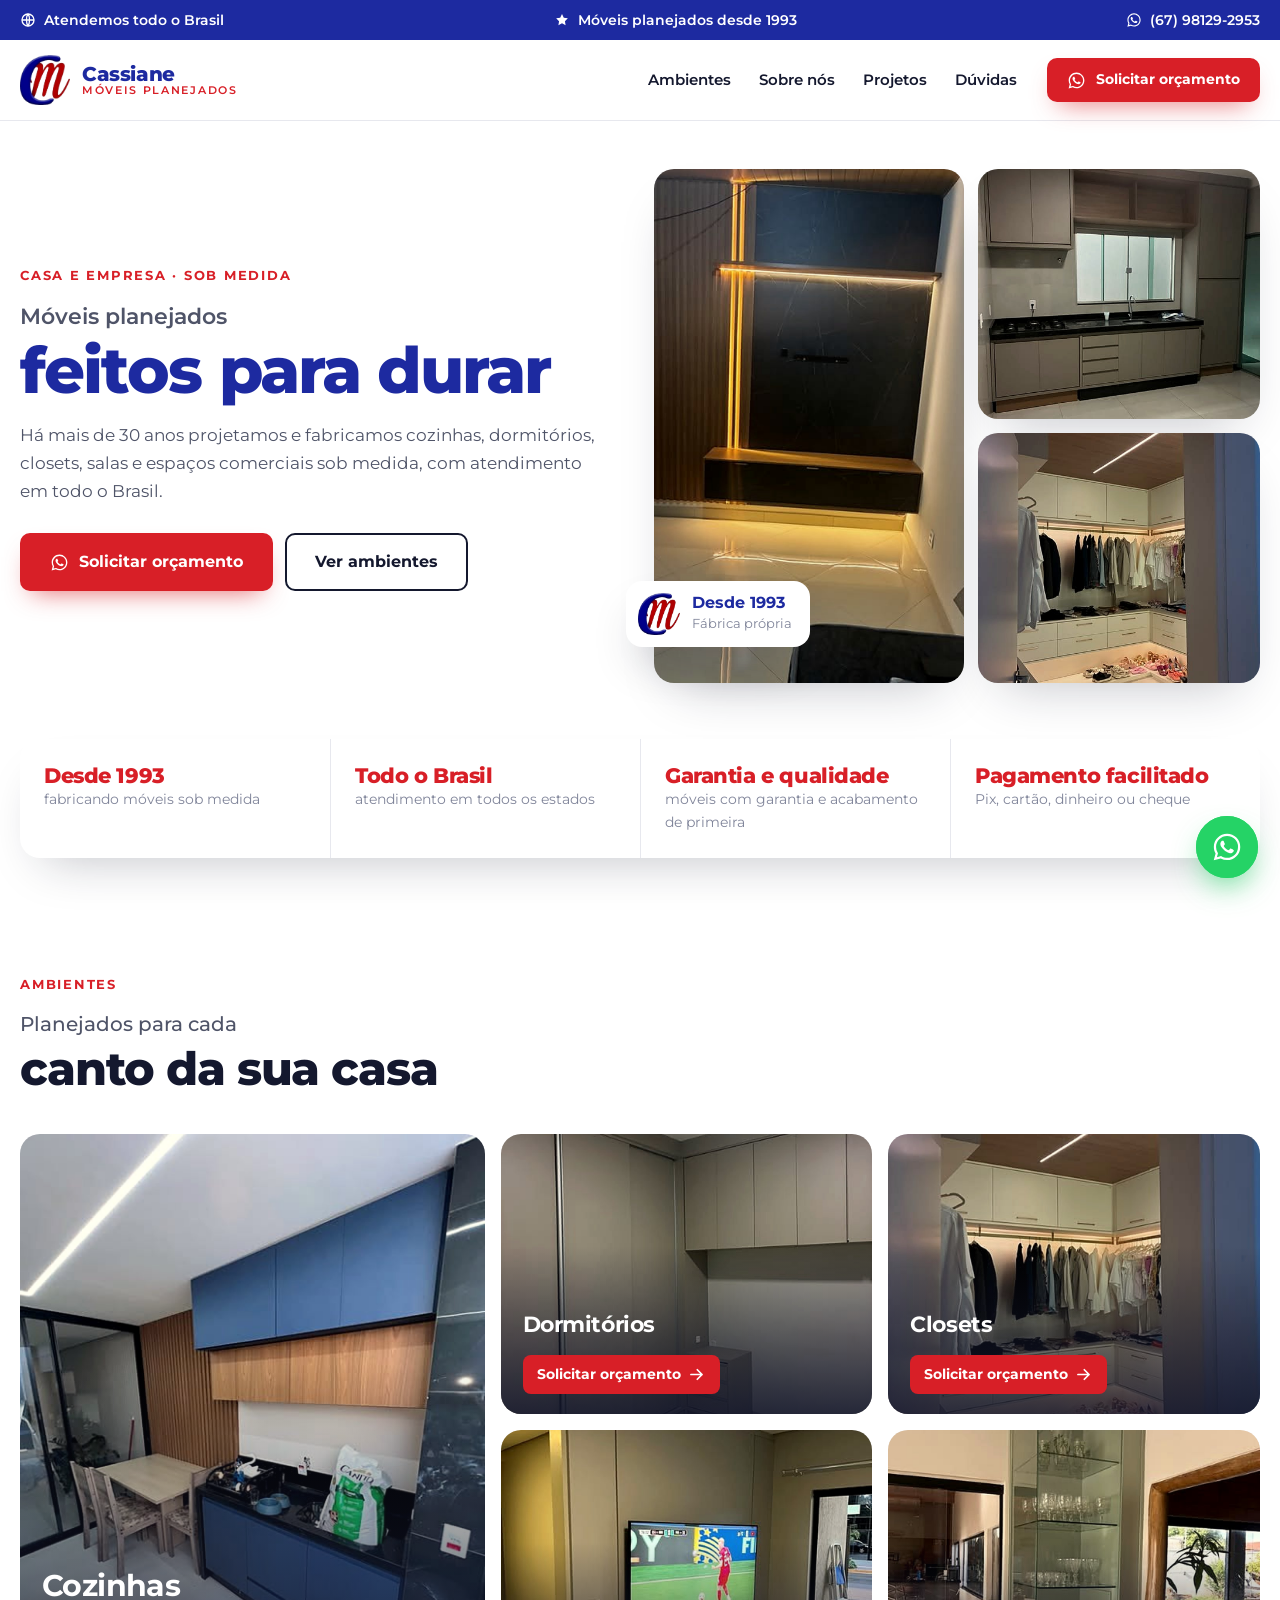
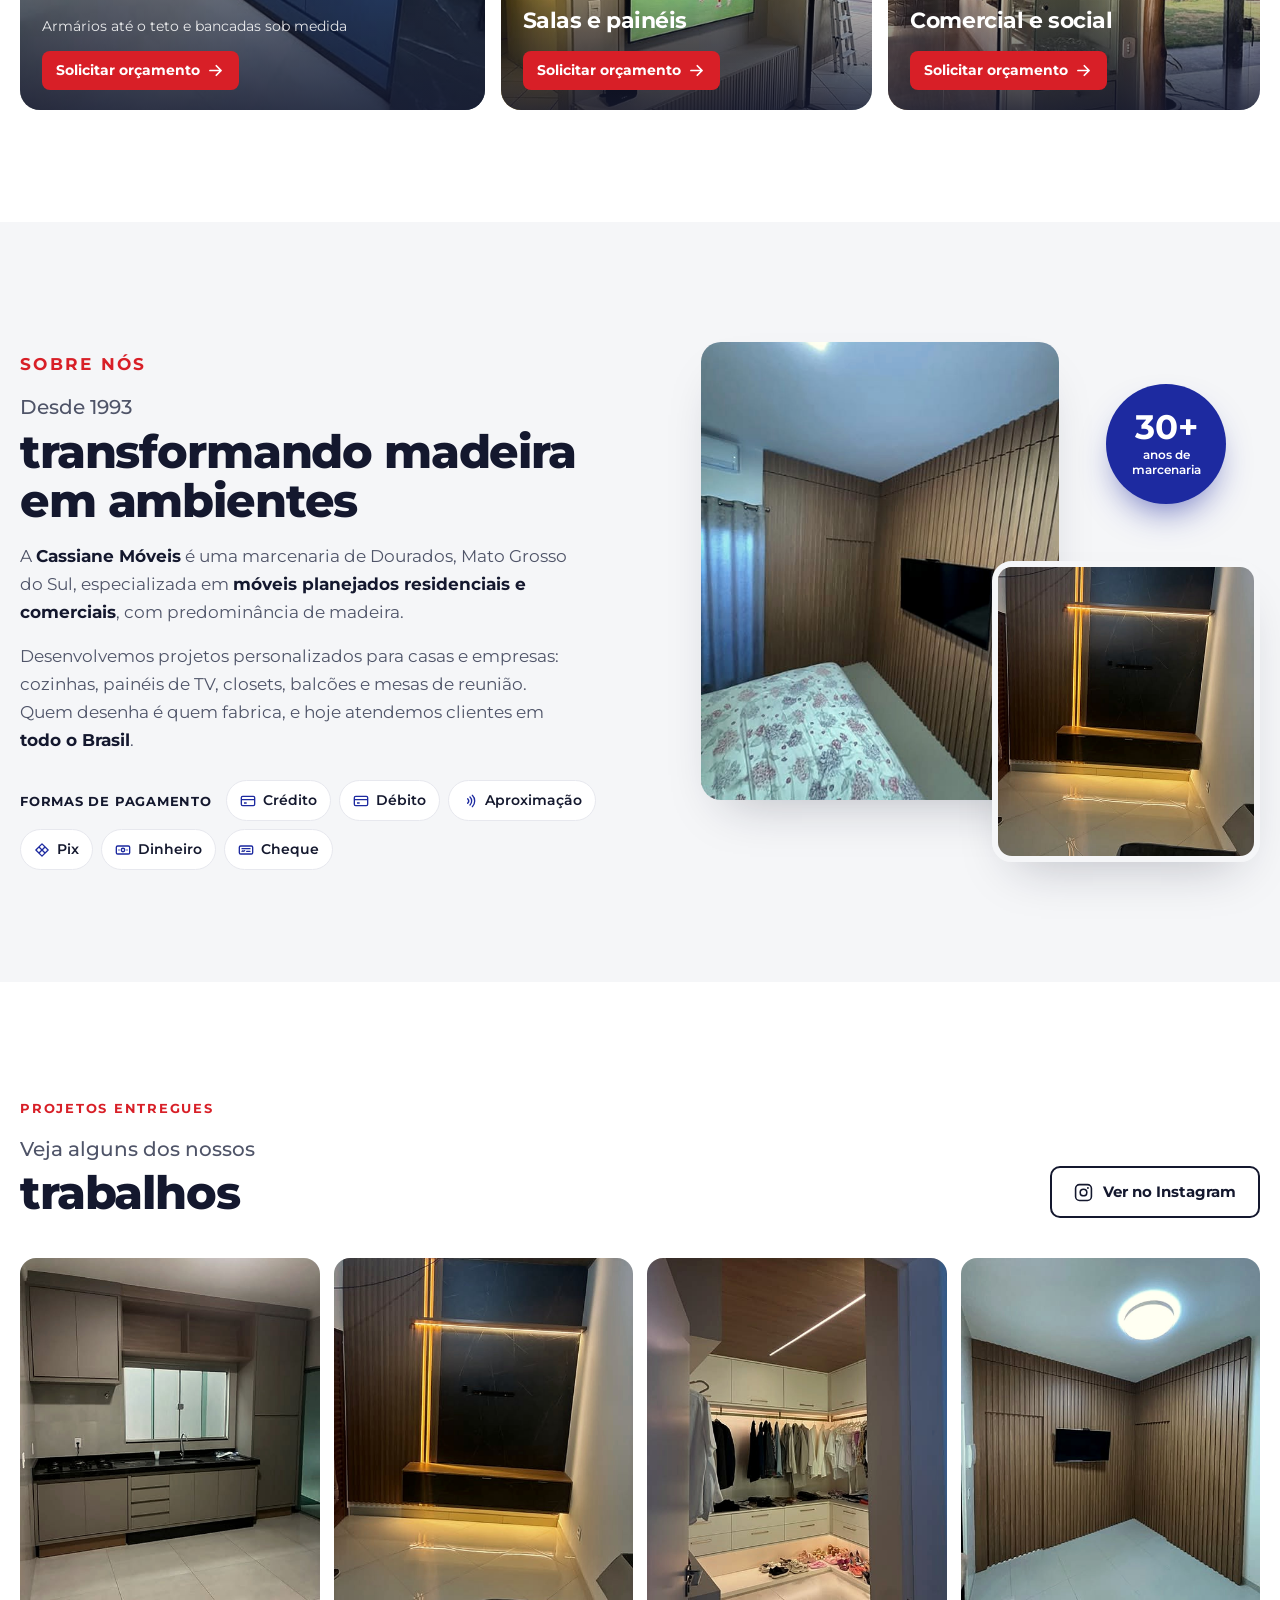
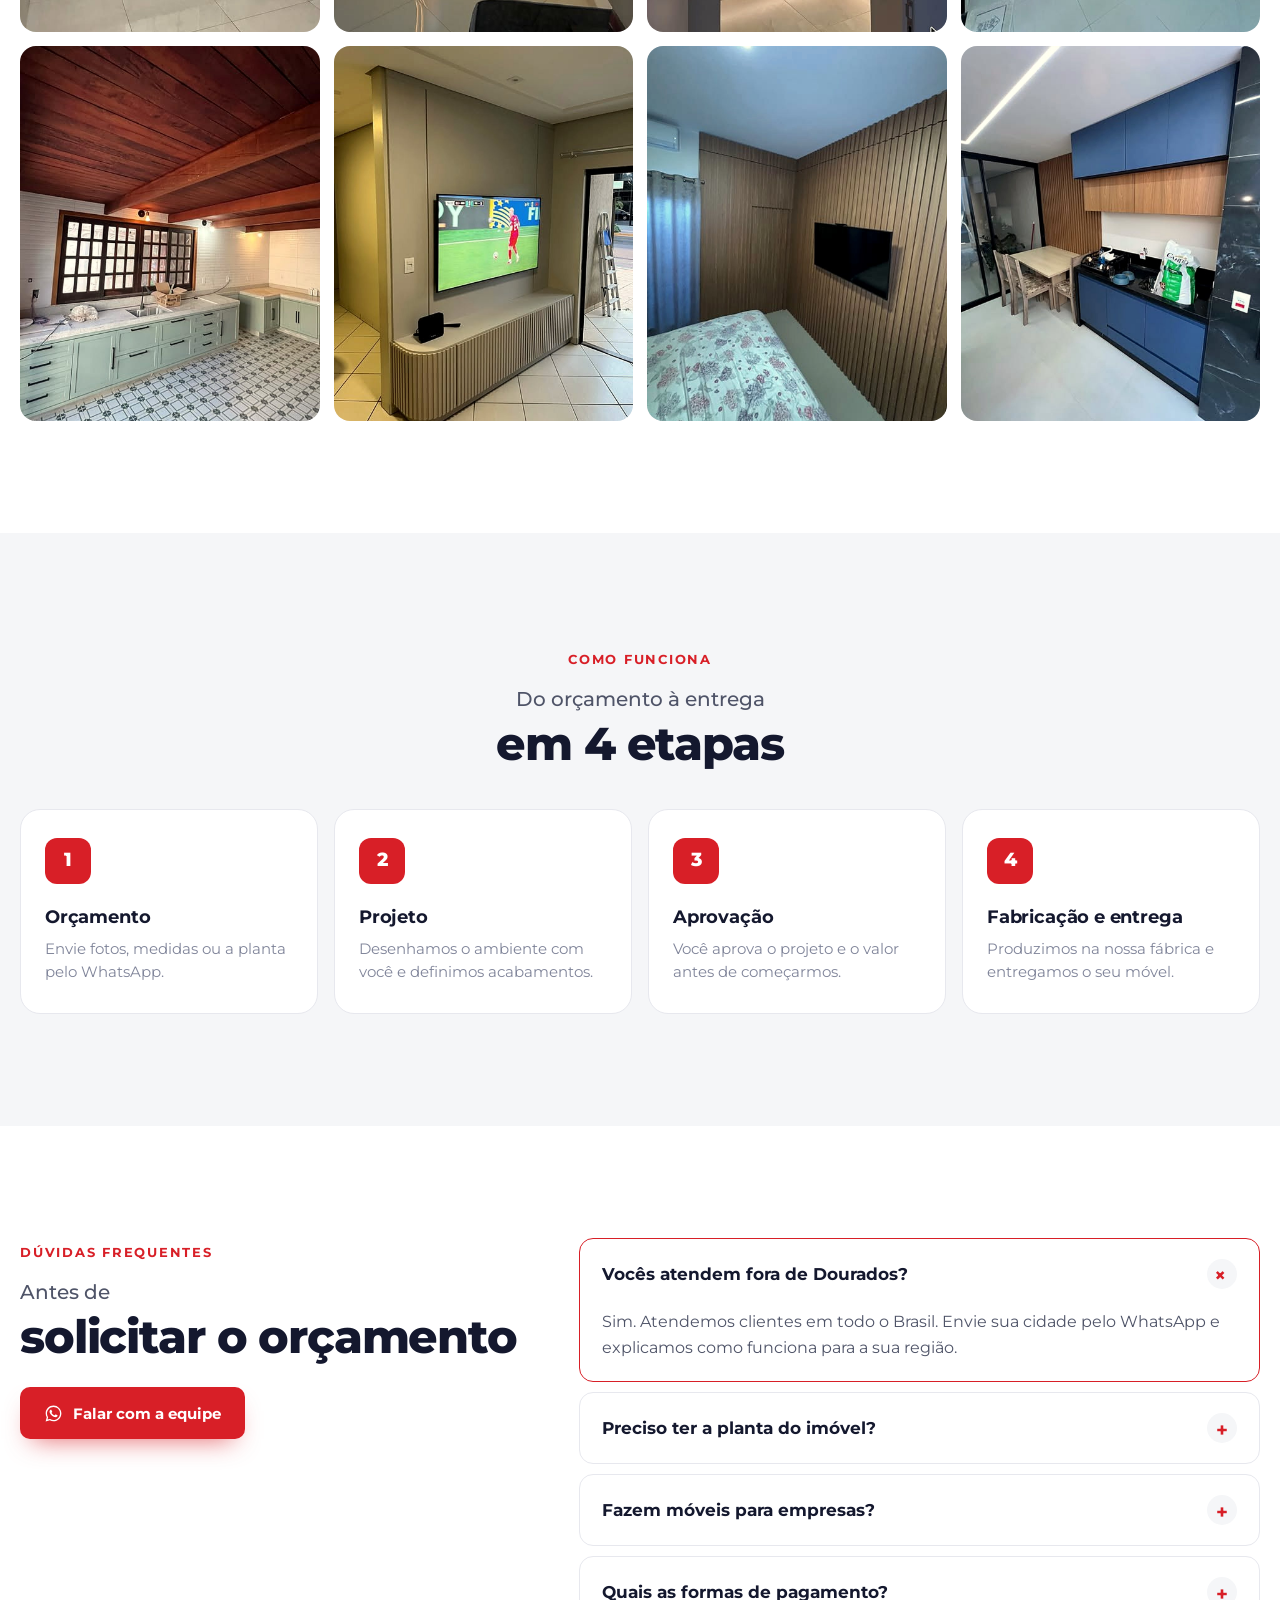
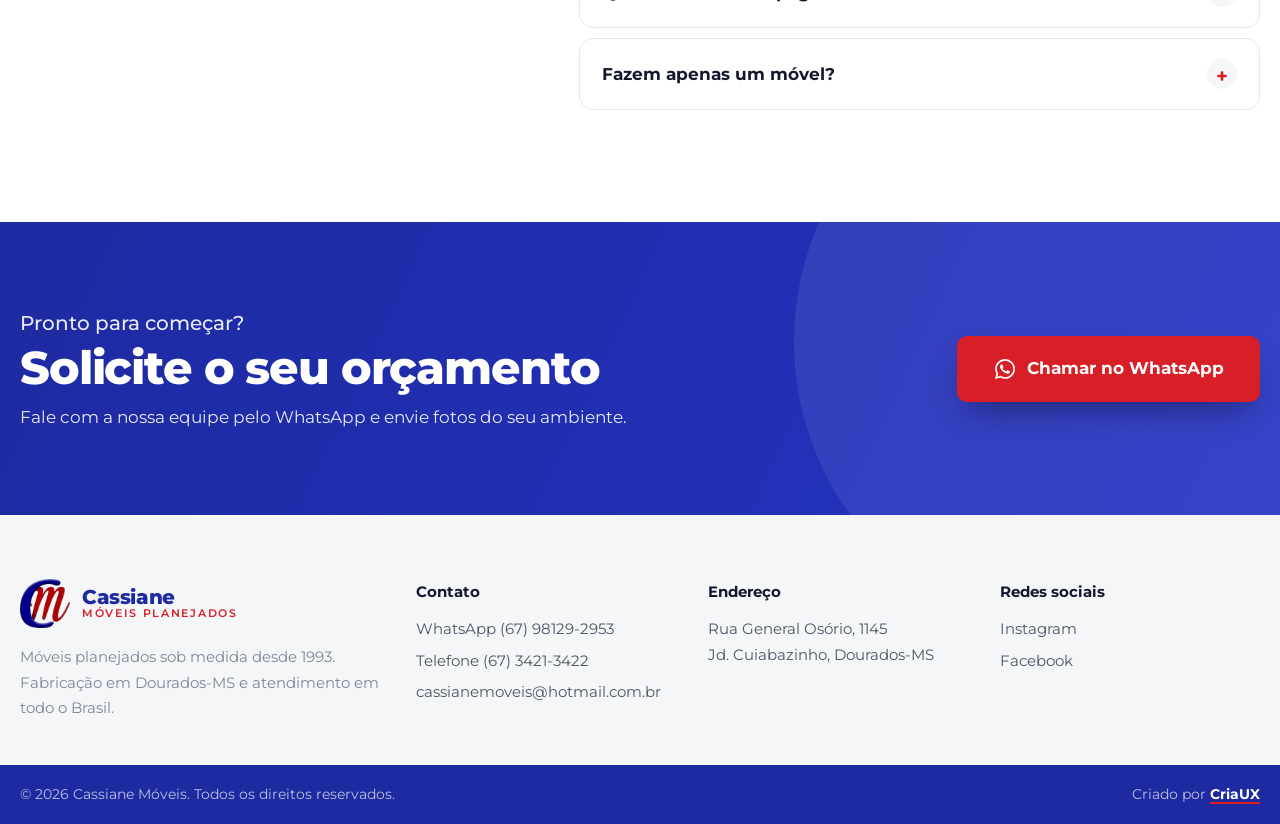
==== commit d8b99c85: "Opção 3: topo azul, CTA vermelho e rodapé azul" ====
--- a/opcao-3/index.html
+++ b/opcao-3/index.html
@@ -1,247 +1,247 @@
-<!doctype html>
-<html lang="pt-BR">
-<head>
-<meta charset="utf-8">
-<meta name="viewport" content="width=device-width, initial-scale=1">
-<title>Cassiane Móveis · Móveis Planejados desde 1993</title>
-<meta name="description" content="Móveis planejados sob medida para casas e empresas desde 1993. Fabricação própria em Dourados-MS e atendimento em todo o Brasil. Solicite seu orçamento pelo WhatsApp.">
-<meta name="theme-color" content="#ffffff">
-<meta property="og:title" content="Cassiane Móveis · Móveis planejados desde 1993">
-<meta property="og:description" content="Sob medida para casas e empresas. Atendemos todo o Brasil.">
-<meta property="og:image" content="../img/cozinha-cinza.jpg">
-<link rel="icon" href="../img/logo-cm.png" type="image/png">
-<link rel="preconnect" href="https://fonts.googleapis.com">
-<link rel="preconnect" href="https://fonts.gstatic.com" crossorigin>
-<link href="https://fonts.googleapis.com/css2?family=Montserrat:wght@400;500;600;700;800&display=swap" rel="stylesheet">
-<link rel="stylesheet" href="style.css">
-<script type="application/ld+json">
-{"@context":"https://schema.org","@type":"FurnitureStore","name":"Cassiane Móveis","foundingDate":"1993","areaServed":"BR","telephone":"+55-67-98129-2953","paymentAccepted":"Cartão de crédito, cartão de débito, pagamento por aproximação, Pix, dinheiro, cheque","address":{"@type":"PostalAddress","streetAddress":"Rua General Osório, 1145 - Jardim Cuiabazinho","addressLocality":"Dourados","addressRegion":"MS","addressCountry":"BR"},"sameAs":["https://www.instagram.com/cm_cassiane_moveis/","https://www.facebook.com/cassianemoveis"]}
-</script>
-</head>
-<body>
-<a class="skip" href="#conteudo">Pular para o conteúdo</a>
-
-<div class="info">
-  <div class="wrap info__in">
-    <span><svg class="i" aria-hidden="true"><use href="#i-br"/></svg>Atendemos todo o Brasil</span>
-    <span class="info__mid"><svg class="i" aria-hidden="true"><use href="#i-star"/></svg>Móveis planejados desde 1993</span>
-    <a data-wa="info" href="#" target="_blank" rel="noopener"><svg class="i" aria-hidden="true"><use href="#i-wa"/></svg>(67) 98129-2953</a>
-  </div>
-</div>
-
-<header class="hdr" id="topo">
-  <div class="wrap hdr__in">
-    <a href="#topo" class="logo" aria-label="Cassiane Móveis, início">
-      <img src="../img/logo-cm.png" alt="" width="558" height="552">
-      <span>Cassiane<b>Móveis Planejados</b></span>
-    </a>
-    <nav class="hdr__nav" aria-label="Navegação principal">
-      <a href="#ambientes">Ambientes</a>
-      <a href="#sobre">Sobre nós</a>
-      <a href="#projetos">Projetos</a>
-      <a href="#duvidas">Dúvidas</a>
-    </nav>
-    <a class="btn btn--red btn--sm" data-wa="header" href="#" target="_blank" rel="noopener"><svg class="i" aria-hidden="true"><use href="#i-wa"/></svg><span>Solicitar orçamento</span></a>
-  </div>
-</header>
-
-<main id="conteudo">
-
-<!-- HERO -->
-<section class="hero">
-  <div class="wrap">
-    <div class="hero__grid">
-      <div class="hero__copy">
-        <p class="tag">Casa e empresa · Sob medida</p>
-        <h1><span class="h1__lead">Móveis planejados</span><span class="h1__key">feitos para durar</span></h1>
-        <p class="hero__sub">Há mais de 30 anos projetamos e fabricamos cozinhas, dormitórios, closets, salas e espaços comerciais sob medida, com atendimento em todo o Brasil.</p>
-        <div class="hero__ctas">
-          <a class="btn btn--red btn--lg" data-wa="hero" href="#" target="_blank" rel="noopener"><svg class="i" aria-hidden="true"><use href="#i-wa"/></svg><span>Solicitar orçamento</span></a>
-          <a class="btn btn--line btn--lg" href="#ambientes"><span>Ver ambientes</span></a>
-        </div>
-      </div>
-      <div class="hero__mosaic">
-        <figure class="m m--a"><img src="../img/painel-led.jpg" alt="Painel de TV com ripado e LED" width="960" height="1280" fetchpriority="high"></figure>
-        <figure class="m m--b"><img src="../img/cozinha-cinza.jpg" alt="Cozinha planejada fendi" width="960" height="1280"></figure>
-        <figure class="m m--c"><img src="../img/closet.jpg" alt="Closet planejado com LED" width="960" height="1280"></figure>
-        <div class="hero__seal"><img src="../img/logo-cm.png" alt="" width="558" height="552"><span><b>Desde 1993</b><small>Fábrica própria</small></span></div>
-      </div>
-    </div>
-
-    <ul class="stats">
-      <li><b>Desde 1993</b><span>fabricando móveis sob medida</span></li>
-      <li><b>Todo o Brasil</b><span>atendimento em todos os estados</span></li>
-      <li><b>Garantia e qualidade</b><span>móveis com garantia e acabamento de primeira</span></li>
-      <li><b>Pagamento facilitado</b><span>Pix, cartão, dinheiro ou cheque</span></li>
-    </ul>
-  </div>
-</section>
-
-<!-- AMBIENTES -->
-<section class="sec" id="ambientes">
-  <div class="wrap">
-    <div class="head">
-      <p class="tag">Ambientes</p>
-      <h2><span class="h2__lead">Planejados para cada</span><span class="h2__key">canto da sua casa</span></h2>
-    </div>
-    <div class="bento">
-      <a class="tile tile--big" data-wa="ambiente" data-topic="cozinha planejada" href="#" target="_blank" rel="noopener">
-        <img src="../img/cozinha-azul.jpg" alt="Cozinha planejada azul com madeirado" loading="lazy" width="960" height="1280" style="object-position:50% 20%">
-        <span class="tile__body"><b>Cozinhas</b><small>Armários até o teto e bancadas sob medida</small><span class="tile__cta">Solicitar orçamento <svg class="i" aria-hidden="true"><use href="#i-arrow"/></svg></span></span>
-      </a>
-      <a class="tile" data-wa="ambiente" data-topic="dormitório" href="#" target="_blank" rel="noopener">
-        <img src="../img/dormitorio-guarda-roupa.jpg" alt="Guarda-roupa planejado" loading="lazy" width="960" height="1280">
-        <span class="tile__body"><b>Dormitórios</b><span class="tile__cta">Solicitar orçamento <svg class="i" aria-hidden="true"><use href="#i-arrow"/></svg></span></span>
-      </a>
-      <a class="tile" data-wa="ambiente" data-topic="closet" href="#" target="_blank" rel="noopener">
-        <img src="../img/closet.jpg" alt="Closet planejado com LED" loading="lazy" width="960" height="1280">
-        <span class="tile__body"><b>Closets</b><span class="tile__cta">Solicitar orçamento <svg class="i" aria-hidden="true"><use href="#i-arrow"/></svg></span></span>
-      </a>
-      <a class="tile" data-wa="ambiente" data-topic="sala / painel de TV" href="#" target="_blank" rel="noopener">
-        <img src="../img/home-theater.jpg" alt="Painel de TV com rack ripado" loading="lazy" width="960" height="1280">
-        <span class="tile__body"><b>Salas e painéis</b><span class="tile__cta">Solicitar orçamento <svg class="i" aria-hidden="true"><use href="#i-arrow"/></svg></span></span>
-      </a>
-      <a class="tile" data-wa="ambiente" data-topic="projeto comercial (balcões, mesas de reunião)" href="#" target="_blank" rel="noopener">
-        <img src="../img/cristaleira.jpg" alt="Cristaleira planejada" loading="lazy" width="960" height="1280">
-        <span class="tile__body"><b>Comercial e social</b><span class="tile__cta">Solicitar orçamento <svg class="i" aria-hidden="true"><use href="#i-arrow"/></svg></span></span>
-      </a>
-    </div>
-  </div>
-</section>
-
-<!-- SOBRE -->
-<section class="sec sec--gray" id="sobre">
-  <div class="wrap about">
-    <div class="about__copy">
-      <p class="tag">Sobre nós</p>
-      <h2><span class="h2__lead">Desde 1993</span><span class="h2__key">transformando madeira em ambientes</span></h2>
-      <p>A <b>Cassiane Móveis</b> é uma marcenaria de Dourados, Mato Grosso do Sul, especializada em <b>móveis planejados residenciais e comerciais</b>, com predominância de madeira.</p>
-      <p>Desenvolvemos projetos personalizados para casas e empresas: cozinhas, painéis de TV, closets, balcões e mesas de reunião. Quem desenha é quem fabrica, e hoje atendemos clientes em <b>todo o Brasil</b>.</p>
-      <div class="pay">
-        <span class="pay__t">Formas de pagamento</span>
-        <span class="chip"><svg class="i" aria-hidden="true"><use href="#i-card"/></svg>Crédito</span>
-        <span class="chip"><svg class="i" aria-hidden="true"><use href="#i-card"/></svg>Débito</span>
-        <span class="chip"><svg class="i" aria-hidden="true"><use href="#i-nfc"/></svg>Aproximação</span>
-        <span class="chip"><svg class="i" aria-hidden="true"><use href="#i-pix"/></svg>Pix</span>
-        <span class="chip"><svg class="i" aria-hidden="true"><use href="#i-cash"/></svg>Dinheiro</span>
-        <span class="chip"><svg class="i" aria-hidden="true"><use href="#i-check"/></svg>Cheque</span>
-      </div>
-    </div>
-    <div class="about__media">
-      <img class="about__a" src="../img/suite-ripada.jpg" alt="Suíte com parede ripada" loading="lazy" width="960" height="1280">
-      <img class="about__b" src="../img/painel-led.jpg" alt="Painel ripado com LED" loading="lazy" width="960" height="1280">
-      <div class="about__seal"><b>30+</b><span>anos de marcenaria</span></div>
-    </div>
-  </div>
-</section>
-
-<!-- PROJETOS -->
-<section class="sec" id="projetos">
-  <div class="wrap">
-    <div class="head head--row">
-      <div>
-        <p class="tag">Projetos entregues</p>
-        <h2><span class="h2__lead">Veja alguns dos nossos</span><span class="h2__key">trabalhos</span></h2>
-      </div>
-      <a class="btn btn--line btn--md" href="https://www.instagram.com/cm_cassiane_moveis/" target="_blank" rel="noopener"><svg class="i" aria-hidden="true"><use href="#i-ig"/></svg><span>Ver no Instagram</span></a>
-    </div>
-    <div class="gal" id="gal">
-      <button class="g" data-title="Cozinha fendi até o teto"><img src="../img/cozinha-cinza.jpg" alt="Cozinha fendi" loading="lazy" width="960" height="1280"></button>
-      <button class="g" data-title="Painel ripado com LED"><img src="../img/painel-led.jpg" alt="Painel ripado com LED" loading="lazy" width="960" height="1280"></button>
-      <button class="g" data-title="Closet em L iluminado"><img src="../img/closet.jpg" alt="Closet em L" loading="lazy" width="960" height="1280"></button>
-      <button class="g" data-title="Quarto ripado com porta oculta"><img src="../img/dormitorio-ripado.jpg" alt="Quarto ripado" loading="lazy" width="960" height="1280"></button>
-      <button class="g" data-title="Cozinha verde sálvia"><img src="../img/cozinha-verde.jpg" alt="Cozinha verde" loading="lazy" width="960" height="1280"></button>
-      <button class="g" data-title="Rack ripado de cantos curvos"><img src="../img/home-theater.jpg" alt="Rack ripado" loading="lazy" width="960" height="1280"></button>
-      <button class="g" data-title="Suíte com parede ripada"><img src="../img/suite-ripada.jpg" alt="Suíte ripada" loading="lazy" width="960" height="1280"></button>
-      <button class="g" data-title="Cozinha azul com madeirado"><img src="../img/cozinha-azul.jpg" alt="Cozinha azul" loading="lazy" width="960" height="1280"></button>
-    </div>
-  </div>
-</section>
-
-<!-- COMO FUNCIONA -->
-<section class="sec sec--gray" id="como-funciona">
-  <div class="wrap">
-    <div class="head head--center">
-      <p class="tag">Como funciona</p>
-      <h2><span class="h2__lead">Do orçamento à entrega</span><span class="h2__key">em 4 etapas</span></h2>
-    </div>
-    <ol class="steps">
-      <li><span>1</span><h3>Orçamento</h3><p>Envie fotos, medidas ou a planta pelo WhatsApp.</p></li>
-      <li><span>2</span><h3>Projeto</h3><p>Desenhamos o ambiente com você e definimos acabamentos.</p></li>
-      <li><span>3</span><h3>Aprovação</h3><p>Você aprova o projeto e o valor antes de começarmos.</p></li>
-      <li><span>4</span><h3>Fabricação e entrega</h3><p>Produzimos na nossa fábrica e entregamos o seu móvel.</p></li>
-    </ol>
-  </div>
-</section>
-
-<!-- DÚVIDAS -->
-<section class="sec" id="duvidas">
-  <div class="wrap faq">
-    <div class="head">
-      <p class="tag">Dúvidas frequentes</p>
-      <h2><span class="h2__lead">Antes de</span><span class="h2__key">solicitar o orçamento</span></h2>
-      <a class="btn btn--red btn--md" data-wa="faq" href="#" target="_blank" rel="noopener"><svg class="i" aria-hidden="true"><use href="#i-wa"/></svg><span>Falar com a equipe</span></a>
-    </div>
-    <div class="faq__list">
-      <details open><summary>Vocês atendem fora de Dourados?</summary><p>Sim. Atendemos clientes em todo o Brasil. Envie sua cidade pelo WhatsApp e explicamos como funciona para a sua região.</p></details>
-      <details><summary>Preciso ter a planta do imóvel?</summary><p>Não é obrigatório. Fotos e medidas aproximadas já bastam para começar a conversa.</p></details>
-      <details><summary>Fazem móveis para empresas?</summary><p>Sim. Além de residências, fazemos projetos comerciais como balcões e mesas de reunião.</p></details>
-      <details><summary>Quais as formas de pagamento?</summary><p>Aceitamos cartão de crédito, débito, pagamento por aproximação, Pix, dinheiro e cheque.</p></details>
-      <details><summary>Fazem apenas um móvel?</summary><p>Sim. Fazemos desde uma peça, como um painel de TV, até ambientes completos.</p></details>
-    </div>
-  </div>
-</section>
-
-<!-- CTA -->
-<section class="cta">
-  <div class="wrap cta__in">
-    <div>
-      <h2><span class="h2__lead">Pronto para começar?</span><span class="h2__key">Solicite o seu orçamento</span></h2>
-      <p>Fale com a nossa equipe pelo WhatsApp e envie fotos do seu ambiente.</p>
-    </div>
-    <a class="btn btn--white btn--xl" data-wa="cta" href="#" target="_blank" rel="noopener"><svg class="i" aria-hidden="true"><use href="#i-wa"/></svg><span>Chamar no WhatsApp</span></a>
-  </div>
-</section>
-</main>
-
-<footer class="ftr">
-  <div class="wrap ftr__grid">
-    <div class="ftr__brand">
-      <a href="#topo" class="logo" aria-label="Voltar ao topo"><img src="../img/logo-cm.png" alt="" width="558" height="552"><span>Cassiane<b>Móveis Planejados</b></span></a>
-      <p>Móveis planejados sob medida desde 1993. Fabricação em Dourados-MS e atendimento em todo o Brasil.</p>
-    </div>
-    <div><h4>Contato</h4><a data-wa="ftr" href="#" target="_blank" rel="noopener">WhatsApp (67) 98129-2953</a><a href="tel:+556734213422">Telefone (67) 3421-3422</a><a href="mailto:cassianemoveis@hotmail.com.br">cassianemoveis@hotmail.com.br</a></div>
-    <div><h4>Endereço</h4><a href="https://www.google.com/maps/search/?api=1&amp;query=Rua+General+Os%C3%B3rio+1145+Dourados+MS" target="_blank" rel="noopener">Rua General Osório, 1145<br>Jd. Cuiabazinho, Dourados-MS</a></div>
-    <div><h4>Redes sociais</h4><a href="https://www.instagram.com/cm_cassiane_moveis/" target="_blank" rel="noopener">Instagram</a><a href="https://www.facebook.com/cassianemoveis" target="_blank" rel="noopener">Facebook</a></div>
-  </div>
-  <div class="ftr__bottom">
-    <div class="wrap ftr__bottom-in"><span>© <span id="ano">2026</span> Cassiane Móveis. Todos os direitos reservados.</span><span class="credit">Criado por <a href="https://criaux.com.br/" target="_blank" rel="noopener">CriaUX</a></span></div>
-  </div>
-</footer>
-
-<a class="fab" data-wa="flutuante" href="#" target="_blank" rel="noopener" aria-label="Falar no WhatsApp"><svg class="i" aria-hidden="true"><use href="#i-wa"/></svg></a>
-
-<dialog class="lb" id="lb" aria-label="Projeto ampliado">
-  <button class="lb__btn lb__x" data-close aria-label="Fechar"><svg class="i" aria-hidden="true"><use href="#i-x"/></svg></button>
-  <button class="lb__btn lb__prev" data-prev aria-label="Anterior"><svg class="i" aria-hidden="true"><use href="#i-arrow"/></svg></button>
-  <figure class="lb__fig"><img id="lbImg" src="" alt=""><figcaption><b id="lbCap"></b><a class="btn btn--red btn--md" id="lbWa" href="#" target="_blank" rel="noopener"><svg class="i" aria-hidden="true"><use href="#i-wa"/></svg><span>Quero um assim</span></a></figcaption></figure>
-  <button class="lb__btn lb__next" data-next aria-label="Próximo"><svg class="i" aria-hidden="true"><use href="#i-arrow"/></svg></button>
-</dialog>
-
-<svg width="0" height="0" style="position:absolute" aria-hidden="true">
-  <symbol id="i-wa" viewBox="0 0 24 24"><path fill="currentColor" d="M19.05 4.91A9.82 9.82 0 0 0 12.04 2C6.58 2 2.13 6.45 2.13 11.91c0 1.75.46 3.45 1.32 4.95L2.05 22l5.25-1.38a9.9 9.9 0 0 0 4.74 1.21c5.46 0 9.91-4.45 9.91-9.91 0-2.65-1.03-5.14-2.9-7.01Zm-7.01 15.24c-1.48 0-2.93-.4-4.2-1.15l-.3-.18-3.12.82.83-3.04-.2-.31a8.26 8.26 0 0 1-1.26-4.38c0-4.54 3.7-8.24 8.24-8.24 2.2 0 4.27.86 5.82 2.42a8.18 8.18 0 0 1 2.41 5.83c.01 4.54-3.68 8.23-8.22 8.23Zm4.52-6.16c-.25-.12-1.47-.72-1.69-.81-.23-.08-.39-.12-.56.12-.17.25-.64.81-.78.97-.14.17-.29.19-.54.06-.25-.12-1.05-.39-1.99-1.23-.74-.66-1.23-1.47-1.38-1.72-.14-.25-.02-.38.11-.51.11-.11.25-.29.37-.43s.17-.25.25-.41c.08-.17.04-.31-.02-.43s-.56-1.34-.76-1.84c-.2-.48-.41-.42-.56-.43h-.48c-.17 0-.43.06-.66.31-.22.25-.86.85-.86 2.07s.89 2.4 1.01 2.56c.12.17 1.75 2.67 4.23 3.74.59.26 1.05.41 1.41.52.59.19 1.13.16 1.56.1.48-.07 1.47-.6 1.67-1.18.21-.58.21-1.07.14-1.18s-.22-.16-.47-.28Z"/></symbol>
-  <symbol id="i-arrow" viewBox="0 0 24 24"><path fill="none" stroke="currentColor" stroke-width="2.2" stroke-linecap="round" stroke-linejoin="round" d="M5 12h14M13 6l6 6-6 6"/></symbol>
-  <symbol id="i-x" viewBox="0 0 24 24"><path fill="none" stroke="currentColor" stroke-width="2.2" stroke-linecap="round" d="M6 6l12 12M18 6 6 18"/></symbol>
-  <symbol id="i-br" viewBox="0 0 24 24"><circle cx="12" cy="12" r="9" fill="none" stroke="currentColor" stroke-width="2"/><path fill="none" stroke="currentColor" stroke-width="2" d="M3 12h18M12 3c3 3.2 3 14.8 0 18M12 3c-3 3.2-3 14.8 0 18"/></symbol>
-  <symbol id="i-star" viewBox="0 0 24 24"><path fill="currentColor" d="m12 3 2.7 5.6 6.1.9-4.4 4.3 1 6.1L12 17l-5.4 2.9 1-6.1L3.2 9.5l6.1-.9Z"/></symbol>
-  <symbol id="i-card" viewBox="0 0 24 24"><rect x="2" y="5" width="20" height="14" rx="2" fill="none" stroke="currentColor" stroke-width="2"/><path stroke="currentColor" stroke-width="2" d="M2 10h20M6 15h4"/></symbol>
-  <symbol id="i-nfc" viewBox="0 0 24 24"><path fill="none" stroke="currentColor" stroke-width="2" stroke-linecap="round" d="M8.5 8.5a5 5 0 0 1 0 7M12 6a8.5 8.5 0 0 1 0 12M15.5 3.5a12 12 0 0 1 0 17"/></symbol>
-  <symbol id="i-pix" viewBox="0 0 24 24"><path fill="none" stroke="currentColor" stroke-width="2" stroke-linejoin="round" d="M12 2.8 21.2 12 12 21.2 2.8 12Z"/><path fill="none" stroke="currentColor" stroke-width="2" d="m7.5 7.5 4.5 4.5 4.5-4.5M7.5 16.5 12 12l4.5 4.5"/></symbol>
-  <symbol id="i-cash" viewBox="0 0 24 24"><rect x="2" y="6" width="20" height="12" rx="2" fill="none" stroke="currentColor" stroke-width="2"/><circle cx="12" cy="12" r="2.6" fill="none" stroke="currentColor" stroke-width="2"/><path stroke="currentColor" stroke-width="2" stroke-linecap="round" d="M6 12h.01M18 12h.01"/></symbol>
-  <symbol id="i-check" viewBox="0 0 24 24"><rect x="2" y="6" width="20" height="12" rx="2" fill="none" stroke="currentColor" stroke-width="2"/><path stroke="currentColor" stroke-width="2" stroke-linecap="round" d="M6 14c1.5-2 2.5 1 4-1M13 14h5M6 10h12"/></symbol>
-  <symbol id="i-ig" viewBox="0 0 24 24"><rect x="2" y="2" width="20" height="20" rx="5" fill="none" stroke="currentColor" stroke-width="2"/><circle cx="12" cy="12" r="4.2" fill="none" stroke="currentColor" stroke-width="2"/><circle cx="17.6" cy="6.4" r="1.2" fill="currentColor"/></symbol>
-</svg>
-
-<script src="app.js" defer></script>
-</body>
-</html>
+<!doctype html>
+<html lang="pt-BR">
+<head>
+<meta charset="utf-8">
+<meta name="viewport" content="width=device-width, initial-scale=1">
+<title>Cassiane Móveis · Móveis Planejados desde 1993</title>
+<meta name="description" content="Móveis planejados sob medida para casas e empresas desde 1993. Fabricação própria em Dourados-MS e atendimento em todo o Brasil. Solicite seu orçamento pelo WhatsApp.">
+<meta name="theme-color" content="#ffffff">
+<meta property="og:title" content="Cassiane Móveis · Móveis planejados desde 1993">
+<meta property="og:description" content="Sob medida para casas e empresas. Atendemos todo o Brasil.">
+<meta property="og:image" content="../img/cozinha-cinza.jpg">
+<link rel="icon" href="../img/logo-cm.png" type="image/png">
+<link rel="preconnect" href="https://fonts.googleapis.com">
+<link rel="preconnect" href="https://fonts.gstatic.com" crossorigin>
+<link href="https://fonts.googleapis.com/css2?family=Montserrat:wght@400;500;600;700;800&display=swap" rel="stylesheet">
+<link rel="stylesheet" href="style.css">
+<script type="application/ld+json">
+{"@context":"https://schema.org","@type":"FurnitureStore","name":"Cassiane Móveis","foundingDate":"1993","areaServed":"BR","telephone":"+55-67-98129-2953","paymentAccepted":"Cartão de crédito, cartão de débito, pagamento por aproximação, Pix, dinheiro, cheque","address":{"@type":"PostalAddress","streetAddress":"Rua General Osório, 1145 - Jardim Cuiabazinho","addressLocality":"Dourados","addressRegion":"MS","addressCountry":"BR"},"sameAs":["https://www.instagram.com/cm_cassiane_moveis/","https://www.facebook.com/cassianemoveis"]}
+</script>
+</head>
+<body>
+<a class="skip" href="#conteudo">Pular para o conteúdo</a>
+
+<div class="info">
+  <div class="wrap info__in">
+    <span><svg class="i" aria-hidden="true"><use href="#i-br"/></svg>Atendemos todo o Brasil</span>
+    <span class="info__mid"><svg class="i" aria-hidden="true"><use href="#i-star"/></svg>Móveis planejados desde 1993</span>
+    <a data-wa="info" href="#" target="_blank" rel="noopener"><svg class="i" aria-hidden="true"><use href="#i-wa"/></svg>(67) 98129-2953</a>
+  </div>
+</div>
+
+<header class="hdr" id="topo">
+  <div class="wrap hdr__in">
+    <a href="#topo" class="logo" aria-label="Cassiane Móveis, início">
+      <img src="../img/logo-cm.png" alt="" width="558" height="552">
+      <span>Cassiane<b>Móveis Planejados</b></span>
+    </a>
+    <nav class="hdr__nav" aria-label="Navegação principal">
+      <a href="#ambientes">Ambientes</a>
+      <a href="#sobre">Sobre nós</a>
+      <a href="#projetos">Projetos</a>
+      <a href="#duvidas">Dúvidas</a>
+    </nav>
+    <a class="btn btn--red btn--sm" data-wa="header" href="#" target="_blank" rel="noopener"><svg class="i" aria-hidden="true"><use href="#i-wa"/></svg><span>Solicitar orçamento</span></a>
+  </div>
+</header>
+
+<main id="conteudo">
+
+<!-- HERO -->
+<section class="hero">
+  <div class="wrap">
+    <div class="hero__grid">
+      <div class="hero__copy">
+        <p class="tag">Casa e empresa · Sob medida</p>
+        <h1><span class="h1__lead">Móveis planejados</span><span class="h1__key">feitos para durar</span></h1>
+        <p class="hero__sub">Há mais de 30 anos projetamos e fabricamos cozinhas, dormitórios, closets, salas e espaços comerciais sob medida, com atendimento em todo o Brasil.</p>
+        <div class="hero__ctas">
+          <a class="btn btn--red btn--lg" data-wa="hero" href="#" target="_blank" rel="noopener"><svg class="i" aria-hidden="true"><use href="#i-wa"/></svg><span>Solicitar orçamento</span></a>
+          <a class="btn btn--line btn--lg" href="#ambientes"><span>Ver ambientes</span></a>
+        </div>
+      </div>
+      <div class="hero__mosaic">
+        <figure class="m m--a"><img src="../img/painel-led.jpg" alt="Painel de TV com ripado e LED" width="960" height="1280" fetchpriority="high"></figure>
+        <figure class="m m--b"><img src="../img/cozinha-cinza.jpg" alt="Cozinha planejada fendi" width="960" height="1280"></figure>
+        <figure class="m m--c"><img src="../img/closet.jpg" alt="Closet planejado com LED" width="960" height="1280"></figure>
+        <div class="hero__seal"><img src="../img/logo-cm.png" alt="" width="558" height="552"><span><b>Desde 1993</b><small>Fábrica própria</small></span></div>
+      </div>
+    </div>
+
+    <ul class="stats">
+      <li><b>Desde 1993</b><span>fabricando móveis sob medida</span></li>
+      <li><b>Todo o Brasil</b><span>atendimento em todos os estados</span></li>
+      <li><b>Garantia e qualidade</b><span>móveis com garantia e acabamento de primeira</span></li>
+      <li><b>Pagamento facilitado</b><span>Pix, cartão, dinheiro ou cheque</span></li>
+    </ul>
+  </div>
+</section>
+
+<!-- AMBIENTES -->
+<section class="sec" id="ambientes">
+  <div class="wrap">
+    <div class="head">
+      <p class="tag">Ambientes</p>
+      <h2><span class="h2__lead">Planejados para cada</span><span class="h2__key">canto da sua casa</span></h2>
+    </div>
+    <div class="bento">
+      <a class="tile tile--big" data-wa="ambiente" data-topic="cozinha planejada" href="#" target="_blank" rel="noopener">
+        <img src="../img/cozinha-azul.jpg" alt="Cozinha planejada azul com madeirado" loading="lazy" width="960" height="1280" style="object-position:50% 20%">
+        <span class="tile__body"><b>Cozinhas</b><small>Armários até o teto e bancadas sob medida</small><span class="tile__cta">Solicitar orçamento <svg class="i" aria-hidden="true"><use href="#i-arrow"/></svg></span></span>
+      </a>
+      <a class="tile" data-wa="ambiente" data-topic="dormitório" href="#" target="_blank" rel="noopener">
+        <img src="../img/dormitorio-guarda-roupa.jpg" alt="Guarda-roupa planejado" loading="lazy" width="960" height="1280">
+        <span class="tile__body"><b>Dormitórios</b><span class="tile__cta">Solicitar orçamento <svg class="i" aria-hidden="true"><use href="#i-arrow"/></svg></span></span>
+      </a>
+      <a class="tile" data-wa="ambiente" data-topic="closet" href="#" target="_blank" rel="noopener">
+        <img src="../img/closet.jpg" alt="Closet planejado com LED" loading="lazy" width="960" height="1280">
+        <span class="tile__body"><b>Closets</b><span class="tile__cta">Solicitar orçamento <svg class="i" aria-hidden="true"><use href="#i-arrow"/></svg></span></span>
+      </a>
+      <a class="tile" data-wa="ambiente" data-topic="sala / painel de TV" href="#" target="_blank" rel="noopener">
+        <img src="../img/home-theater.jpg" alt="Painel de TV com rack ripado" loading="lazy" width="960" height="1280">
+        <span class="tile__body"><b>Salas e painéis</b><span class="tile__cta">Solicitar orçamento <svg class="i" aria-hidden="true"><use href="#i-arrow"/></svg></span></span>
+      </a>
+      <a class="tile" data-wa="ambiente" data-topic="projeto comercial (balcões, mesas de reunião)" href="#" target="_blank" rel="noopener">
+        <img src="../img/cristaleira.jpg" alt="Cristaleira planejada" loading="lazy" width="960" height="1280">
+        <span class="tile__body"><b>Comercial e social</b><span class="tile__cta">Solicitar orçamento <svg class="i" aria-hidden="true"><use href="#i-arrow"/></svg></span></span>
+      </a>
+    </div>
+  </div>
+</section>
+
+<!-- SOBRE -->
+<section class="sec sec--gray" id="sobre">
+  <div class="wrap about">
+    <div class="about__copy">
+      <p class="tag">Sobre nós</p>
+      <h2><span class="h2__lead">Desde 1993</span><span class="h2__key">transformando madeira em ambientes</span></h2>
+      <p>A <b>Cassiane Móveis</b> é uma marcenaria de Dourados, Mato Grosso do Sul, especializada em <b>móveis planejados residenciais e comerciais</b>, com predominância de madeira.</p>
+      <p>Desenvolvemos projetos personalizados para casas e empresas: cozinhas, painéis de TV, closets, balcões e mesas de reunião. Quem desenha é quem fabrica, e hoje atendemos clientes em <b>todo o Brasil</b>.</p>
+      <div class="pay">
+        <span class="pay__t">Formas de pagamento</span>
+        <span class="chip"><svg class="i" aria-hidden="true"><use href="#i-card"/></svg>Crédito</span>
+        <span class="chip"><svg class="i" aria-hidden="true"><use href="#i-card"/></svg>Débito</span>
+        <span class="chip"><svg class="i" aria-hidden="true"><use href="#i-nfc"/></svg>Aproximação</span>
+        <span class="chip"><svg class="i" aria-hidden="true"><use href="#i-pix"/></svg>Pix</span>
+        <span class="chip"><svg class="i" aria-hidden="true"><use href="#i-cash"/></svg>Dinheiro</span>
+        <span class="chip"><svg class="i" aria-hidden="true"><use href="#i-check"/></svg>Cheque</span>
+      </div>
+    </div>
+    <div class="about__media">
+      <img class="about__a" src="../img/suite-ripada.jpg" alt="Suíte com parede ripada" loading="lazy" width="960" height="1280">
+      <img class="about__b" src="../img/painel-led.jpg" alt="Painel ripado com LED" loading="lazy" width="960" height="1280">
+      <div class="about__seal"><b>30+</b><span>anos de marcenaria</span></div>
+    </div>
+  </div>
+</section>
+
+<!-- PROJETOS -->
+<section class="sec" id="projetos">
+  <div class="wrap">
+    <div class="head head--row">
+      <div>
+        <p class="tag">Projetos entregues</p>
+        <h2><span class="h2__lead">Veja alguns dos nossos</span><span class="h2__key">trabalhos</span></h2>
+      </div>
+      <a class="btn btn--line btn--md" href="https://www.instagram.com/cm_cassiane_moveis/" target="_blank" rel="noopener"><svg class="i" aria-hidden="true"><use href="#i-ig"/></svg><span>Ver no Instagram</span></a>
+    </div>
+    <div class="gal" id="gal">
+      <button class="g" data-title="Cozinha fendi até o teto"><img src="../img/cozinha-cinza.jpg" alt="Cozinha fendi" loading="lazy" width="960" height="1280"></button>
+      <button class="g" data-title="Painel ripado com LED"><img src="../img/painel-led.jpg" alt="Painel ripado com LED" loading="lazy" width="960" height="1280"></button>
+      <button class="g" data-title="Closet em L iluminado"><img src="../img/closet.jpg" alt="Closet em L" loading="lazy" width="960" height="1280"></button>
+      <button class="g" data-title="Quarto ripado com porta oculta"><img src="../img/dormitorio-ripado.jpg" alt="Quarto ripado" loading="lazy" width="960" height="1280"></button>
+      <button class="g" data-title="Cozinha verde sálvia"><img src="../img/cozinha-verde.jpg" alt="Cozinha verde" loading="lazy" width="960" height="1280"></button>
+      <button class="g" data-title="Rack ripado de cantos curvos"><img src="../img/home-theater.jpg" alt="Rack ripado" loading="lazy" width="960" height="1280"></button>
+      <button class="g" data-title="Suíte com parede ripada"><img src="../img/suite-ripada.jpg" alt="Suíte ripada" loading="lazy" width="960" height="1280"></button>
+      <button class="g" data-title="Cozinha azul com madeirado"><img src="../img/cozinha-azul.jpg" alt="Cozinha azul" loading="lazy" width="960" height="1280"></button>
+    </div>
+  </div>
+</section>
+
+<!-- COMO FUNCIONA -->
+<section class="sec sec--gray" id="como-funciona">
+  <div class="wrap">
+    <div class="head head--center">
+      <p class="tag">Como funciona</p>
+      <h2><span class="h2__lead">Do orçamento à entrega</span><span class="h2__key">em 4 etapas</span></h2>
+    </div>
+    <ol class="steps">
+      <li><span>1</span><h3>Orçamento</h3><p>Envie fotos, medidas ou a planta pelo WhatsApp.</p></li>
+      <li><span>2</span><h3>Projeto</h3><p>Desenhamos o ambiente com você e definimos acabamentos.</p></li>
+      <li><span>3</span><h3>Aprovação</h3><p>Você aprova o projeto e o valor antes de começarmos.</p></li>
+      <li><span>4</span><h3>Fabricação e entrega</h3><p>Produzimos na nossa fábrica e entregamos o seu móvel.</p></li>
+    </ol>
+  </div>
+</section>
+
+<!-- DÚVIDAS -->
+<section class="sec" id="duvidas">
+  <div class="wrap faq">
+    <div class="head">
+      <p class="tag">Dúvidas frequentes</p>
+      <h2><span class="h2__lead">Antes de</span><span class="h2__key">solicitar o orçamento</span></h2>
+      <a class="btn btn--red btn--md" data-wa="faq" href="#" target="_blank" rel="noopener"><svg class="i" aria-hidden="true"><use href="#i-wa"/></svg><span>Falar com a equipe</span></a>
+    </div>
+    <div class="faq__list">
+      <details open><summary>Vocês atendem fora de Dourados?</summary><p>Sim. Atendemos clientes em todo o Brasil. Envie sua cidade pelo WhatsApp e explicamos como funciona para a sua região.</p></details>
+      <details><summary>Preciso ter a planta do imóvel?</summary><p>Não é obrigatório. Fotos e medidas aproximadas já bastam para começar a conversa.</p></details>
+      <details><summary>Fazem móveis para empresas?</summary><p>Sim. Além de residências, fazemos projetos comerciais como balcões e mesas de reunião.</p></details>
+      <details><summary>Quais as formas de pagamento?</summary><p>Aceitamos cartão de crédito, débito, pagamento por aproximação, Pix, dinheiro e cheque.</p></details>
+      <details><summary>Fazem apenas um móvel?</summary><p>Sim. Fazemos desde uma peça, como um painel de TV, até ambientes completos.</p></details>
+    </div>
+  </div>
+</section>
+
+<!-- CTA -->
+<section class="cta">
+  <div class="wrap cta__in">
+    <div>
+      <h2><span class="h2__lead">Pronto para começar?</span><span class="h2__key">Solicite o seu orçamento</span></h2>
+      <p>Fale com a nossa equipe pelo WhatsApp e envie fotos do seu ambiente.</p>
+    </div>
+    <a class="btn btn--red btn--xl" data-wa="cta" href="#" target="_blank" rel="noopener"><svg class="i" aria-hidden="true"><use href="#i-wa"/></svg><span>Chamar no WhatsApp</span></a>
+  </div>
+</section>
+</main>
+
+<footer class="ftr">
+  <div class="wrap ftr__grid">
+    <div class="ftr__brand">
+      <a href="#topo" class="logo" aria-label="Voltar ao topo"><img src="../img/logo-cm.png" alt="" width="558" height="552"><span>Cassiane<b>Móveis Planejados</b></span></a>
+      <p>Móveis planejados sob medida desde 1993. Fabricação em Dourados-MS e atendimento em todo o Brasil.</p>
+    </div>
+    <div><h4>Contato</h4><a data-wa="ftr" href="#" target="_blank" rel="noopener">WhatsApp (67) 98129-2953</a><a href="tel:+556734213422">Telefone (67) 3421-3422</a><a href="mailto:cassianemoveis@hotmail.com.br">cassianemoveis@hotmail.com.br</a></div>
+    <div><h4>Endereço</h4><a href="https://www.google.com/maps/search/?api=1&amp;query=Rua+General+Os%C3%B3rio+1145+Dourados+MS" target="_blank" rel="noopener">Rua General Osório, 1145<br>Jd. Cuiabazinho, Dourados-MS</a></div>
+    <div><h4>Redes sociais</h4><a href="https://www.instagram.com/cm_cassiane_moveis/" target="_blank" rel="noopener">Instagram</a><a href="https://www.facebook.com/cassianemoveis" target="_blank" rel="noopener">Facebook</a></div>
+  </div>
+  <div class="ftr__bottom">
+    <div class="wrap ftr__bottom-in"><span>© <span id="ano">2026</span> Cassiane Móveis. Todos os direitos reservados.</span><span class="credit">Criado por <a href="https://criaux.com.br/" target="_blank" rel="noopener">CriaUX</a></span></div>
+  </div>
+</footer>
+
+<a class="fab" data-wa="flutuante" href="#" target="_blank" rel="noopener" aria-label="Falar no WhatsApp"><svg class="i" aria-hidden="true"><use href="#i-wa"/></svg></a>
+
+<dialog class="lb" id="lb" aria-label="Projeto ampliado">
+  <button class="lb__btn lb__x" data-close aria-label="Fechar"><svg class="i" aria-hidden="true"><use href="#i-x"/></svg></button>
+  <button class="lb__btn lb__prev" data-prev aria-label="Anterior"><svg class="i" aria-hidden="true"><use href="#i-arrow"/></svg></button>
+  <figure class="lb__fig"><img id="lbImg" src="" alt=""><figcaption><b id="lbCap"></b><a class="btn btn--red btn--md" id="lbWa" href="#" target="_blank" rel="noopener"><svg class="i" aria-hidden="true"><use href="#i-wa"/></svg><span>Quero um assim</span></a></figcaption></figure>
+  <button class="lb__btn lb__next" data-next aria-label="Próximo"><svg class="i" aria-hidden="true"><use href="#i-arrow"/></svg></button>
+</dialog>
+
+<svg width="0" height="0" style="position:absolute" aria-hidden="true">
+  <symbol id="i-wa" viewBox="0 0 24 24"><path fill="currentColor" d="M19.05 4.91A9.82 9.82 0 0 0 12.04 2C6.58 2 2.13 6.45 2.13 11.91c0 1.75.46 3.45 1.32 4.95L2.05 22l5.25-1.38a9.9 9.9 0 0 0 4.74 1.21c5.46 0 9.91-4.45 9.91-9.91 0-2.65-1.03-5.14-2.9-7.01Zm-7.01 15.24c-1.48 0-2.93-.4-4.2-1.15l-.3-.18-3.12.82.83-3.04-.2-.31a8.26 8.26 0 0 1-1.26-4.38c0-4.54 3.7-8.24 8.24-8.24 2.2 0 4.27.86 5.82 2.42a8.18 8.18 0 0 1 2.41 5.83c.01 4.54-3.68 8.23-8.22 8.23Zm4.52-6.16c-.25-.12-1.47-.72-1.69-.81-.23-.08-.39-.12-.56.12-.17.25-.64.81-.78.97-.14.17-.29.19-.54.06-.25-.12-1.05-.39-1.99-1.23-.74-.66-1.23-1.47-1.38-1.72-.14-.25-.02-.38.11-.51.11-.11.25-.29.37-.43s.17-.25.25-.41c.08-.17.04-.31-.02-.43s-.56-1.34-.76-1.84c-.2-.48-.41-.42-.56-.43h-.48c-.17 0-.43.06-.66.31-.22.25-.86.85-.86 2.07s.89 2.4 1.01 2.56c.12.17 1.75 2.67 4.23 3.74.59.26 1.05.41 1.41.52.59.19 1.13.16 1.56.1.48-.07 1.47-.6 1.67-1.18.21-.58.21-1.07.14-1.18s-.22-.16-.47-.28Z"/></symbol>
+  <symbol id="i-arrow" viewBox="0 0 24 24"><path fill="none" stroke="currentColor" stroke-width="2.2" stroke-linecap="round" stroke-linejoin="round" d="M5 12h14M13 6l6 6-6 6"/></symbol>
+  <symbol id="i-x" viewBox="0 0 24 24"><path fill="none" stroke="currentColor" stroke-width="2.2" stroke-linecap="round" d="M6 6l12 12M18 6 6 18"/></symbol>
+  <symbol id="i-br" viewBox="0 0 24 24"><circle cx="12" cy="12" r="9" fill="none" stroke="currentColor" stroke-width="2"/><path fill="none" stroke="currentColor" stroke-width="2" d="M3 12h18M12 3c3 3.2 3 14.8 0 18M12 3c-3 3.2-3 14.8 0 18"/></symbol>
+  <symbol id="i-star" viewBox="0 0 24 24"><path fill="currentColor" d="m12 3 2.7 5.6 6.1.9-4.4 4.3 1 6.1L12 17l-5.4 2.9 1-6.1L3.2 9.5l6.1-.9Z"/></symbol>
+  <symbol id="i-card" viewBox="0 0 24 24"><rect x="2" y="5" width="20" height="14" rx="2" fill="none" stroke="currentColor" stroke-width="2"/><path stroke="currentColor" stroke-width="2" d="M2 10h20M6 15h4"/></symbol>
+  <symbol id="i-nfc" viewBox="0 0 24 24"><path fill="none" stroke="currentColor" stroke-width="2" stroke-linecap="round" d="M8.5 8.5a5 5 0 0 1 0 7M12 6a8.5 8.5 0 0 1 0 12M15.5 3.5a12 12 0 0 1 0 17"/></symbol>
+  <symbol id="i-pix" viewBox="0 0 24 24"><path fill="none" stroke="currentColor" stroke-width="2" stroke-linejoin="round" d="M12 2.8 21.2 12 12 21.2 2.8 12Z"/><path fill="none" stroke="currentColor" stroke-width="2" d="m7.5 7.5 4.5 4.5 4.5-4.5M7.5 16.5 12 12l4.5 4.5"/></symbol>
+  <symbol id="i-cash" viewBox="0 0 24 24"><rect x="2" y="6" width="20" height="12" rx="2" fill="none" stroke="currentColor" stroke-width="2"/><circle cx="12" cy="12" r="2.6" fill="none" stroke="currentColor" stroke-width="2"/><path stroke="currentColor" stroke-width="2" stroke-linecap="round" d="M6 12h.01M18 12h.01"/></symbol>
+  <symbol id="i-check" viewBox="0 0 24 24"><rect x="2" y="6" width="20" height="12" rx="2" fill="none" stroke="currentColor" stroke-width="2"/><path stroke="currentColor" stroke-width="2" stroke-linecap="round" d="M6 14c1.5-2 2.5 1 4-1M13 14h5M6 10h12"/></symbol>
+  <symbol id="i-ig" viewBox="0 0 24 24"><rect x="2" y="2" width="20" height="20" rx="5" fill="none" stroke="currentColor" stroke-width="2"/><circle cx="12" cy="12" r="4.2" fill="none" stroke="currentColor" stroke-width="2"/><circle cx="17.6" cy="6.4" r="1.2" fill="currentColor"/></symbol>
+</svg>
+
+<script src="app.js" defer></script>
+</body>
+</html>
--- a/opcao-3/style.css
+++ b/opcao-3/style.css
@@ -56,7 +56,7 @@
 .btn--xl{height:66px;padding:0 34px;font-size:17px}.btn--xl .i{width:24px;height:24px}
 
 /* Barra de informações */
-.info{background:var(--red);color:#fff;font-size:13.5px;font-weight:600}
+.info{background:var(--blue);color:#fff;font-size:13.5px;font-weight:600}
 .info__in{display:flex;justify-content:space-between;align-items:center;gap:16px;height:40px}
 .info span,.info a{display:flex;align-items:center;gap:8px;white-space:nowrap}
 .info .i{width:16px;height:16px}
@@ -181,7 +181,7 @@
 .ftr__grid>div:not(.ftr__brand){display:flex;flex-direction:column;gap:6px}
 .ftr h4{font-size:15px;font-weight:700;color:var(--ink);margin-bottom:6px}
 .ftr a:hover{color:var(--red)}
-.ftr__bottom{background:var(--ink);color:rgba(255,255,255,.7);font-size:13.5px}
+.ftr__bottom{background:var(--blue);color:rgba(255,255,255,.7);font-size:13.5px}
 .ftr__bottom-in{display:flex;justify-content:space-between;gap:12px;flex-wrap:wrap;padding:18px 0}
 .credit a{color:#fff;font-weight:700;border-bottom:2px solid var(--red)}
 @media (max-width:860px){.ftr__grid{grid-template-columns:1fr 1fr}.ftr__brand{grid-column:1/-1}.ftr__bottom{padding-bottom:84px}}
@@ -237,3 +237,4 @@
   .stats li:nth-child(n+3){border-top:1px solid var(--line)}
 }
 @media (max-width:520px){.hero__mosaic{grid-template-rows:160px 160px;gap:10px}}
+.cta .btn--red{box-shadow:0 16px 34px -12px rgba(0,0,0,.45)}
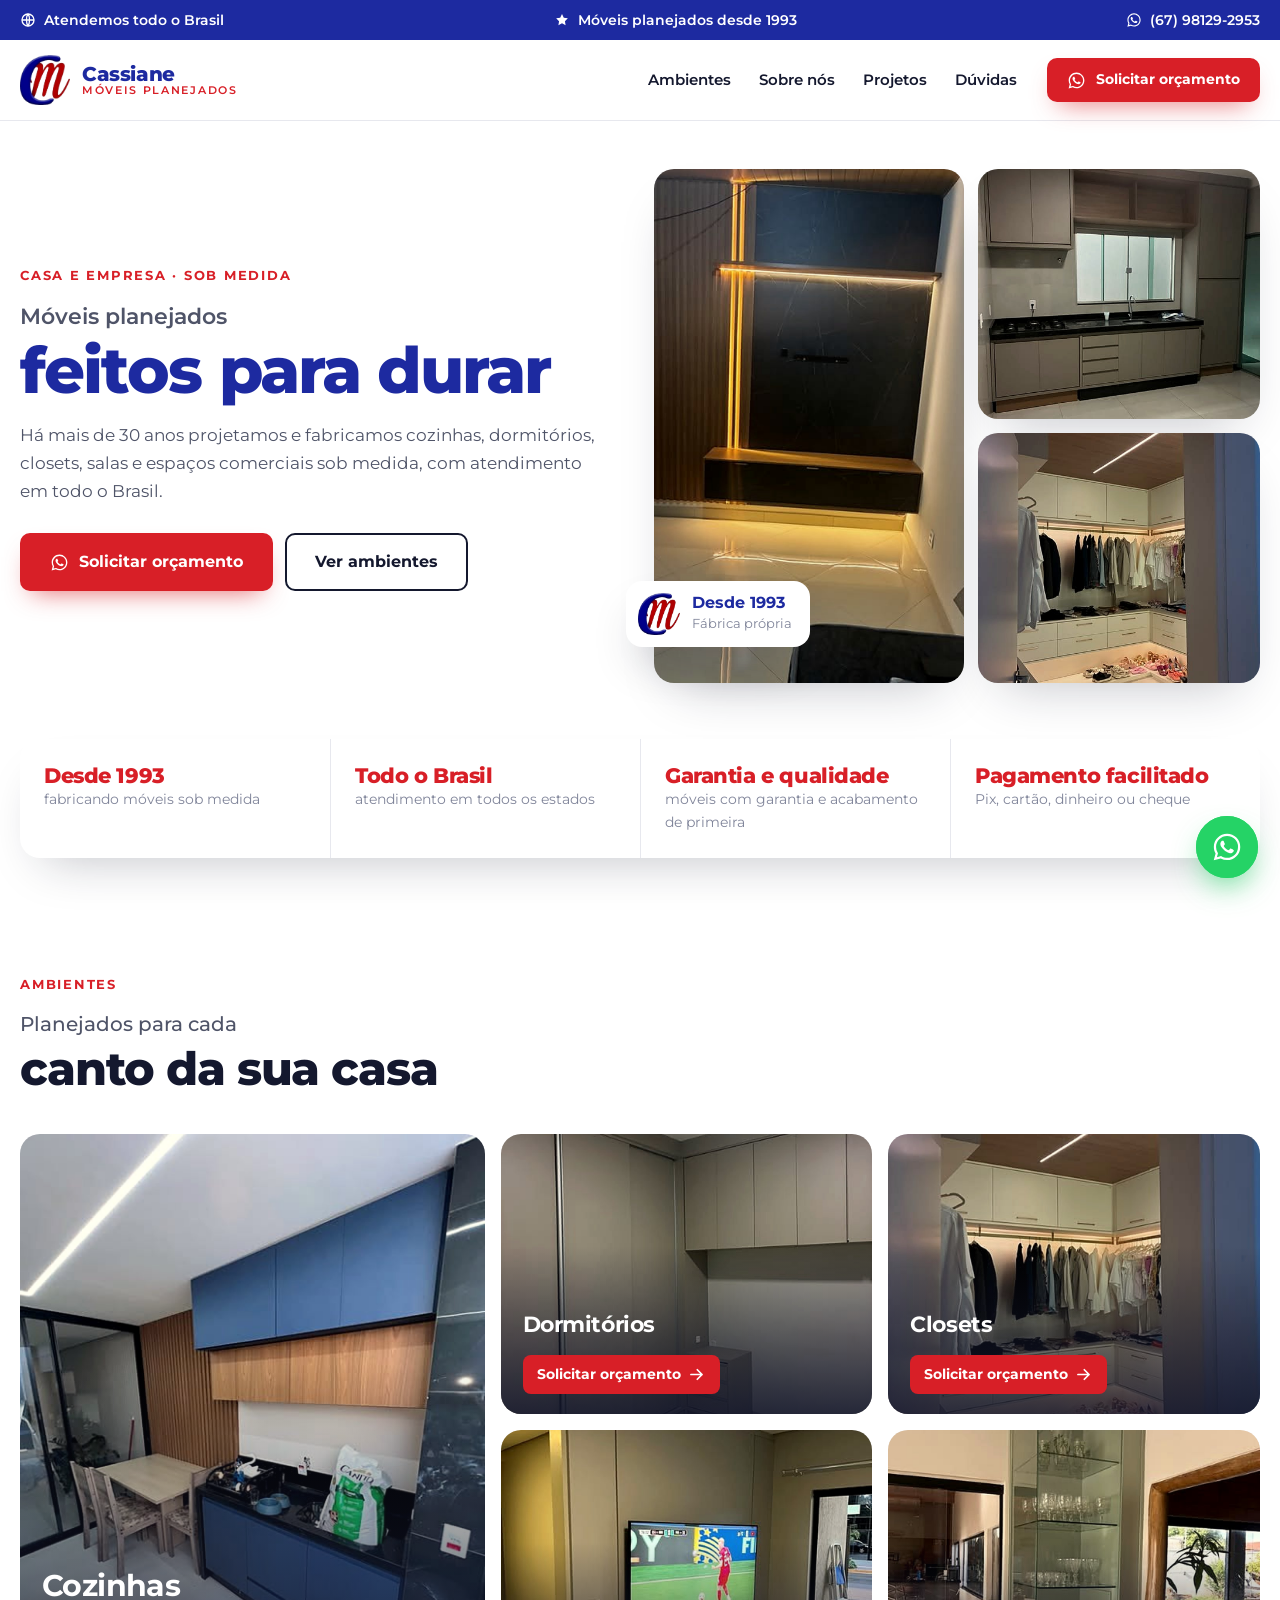
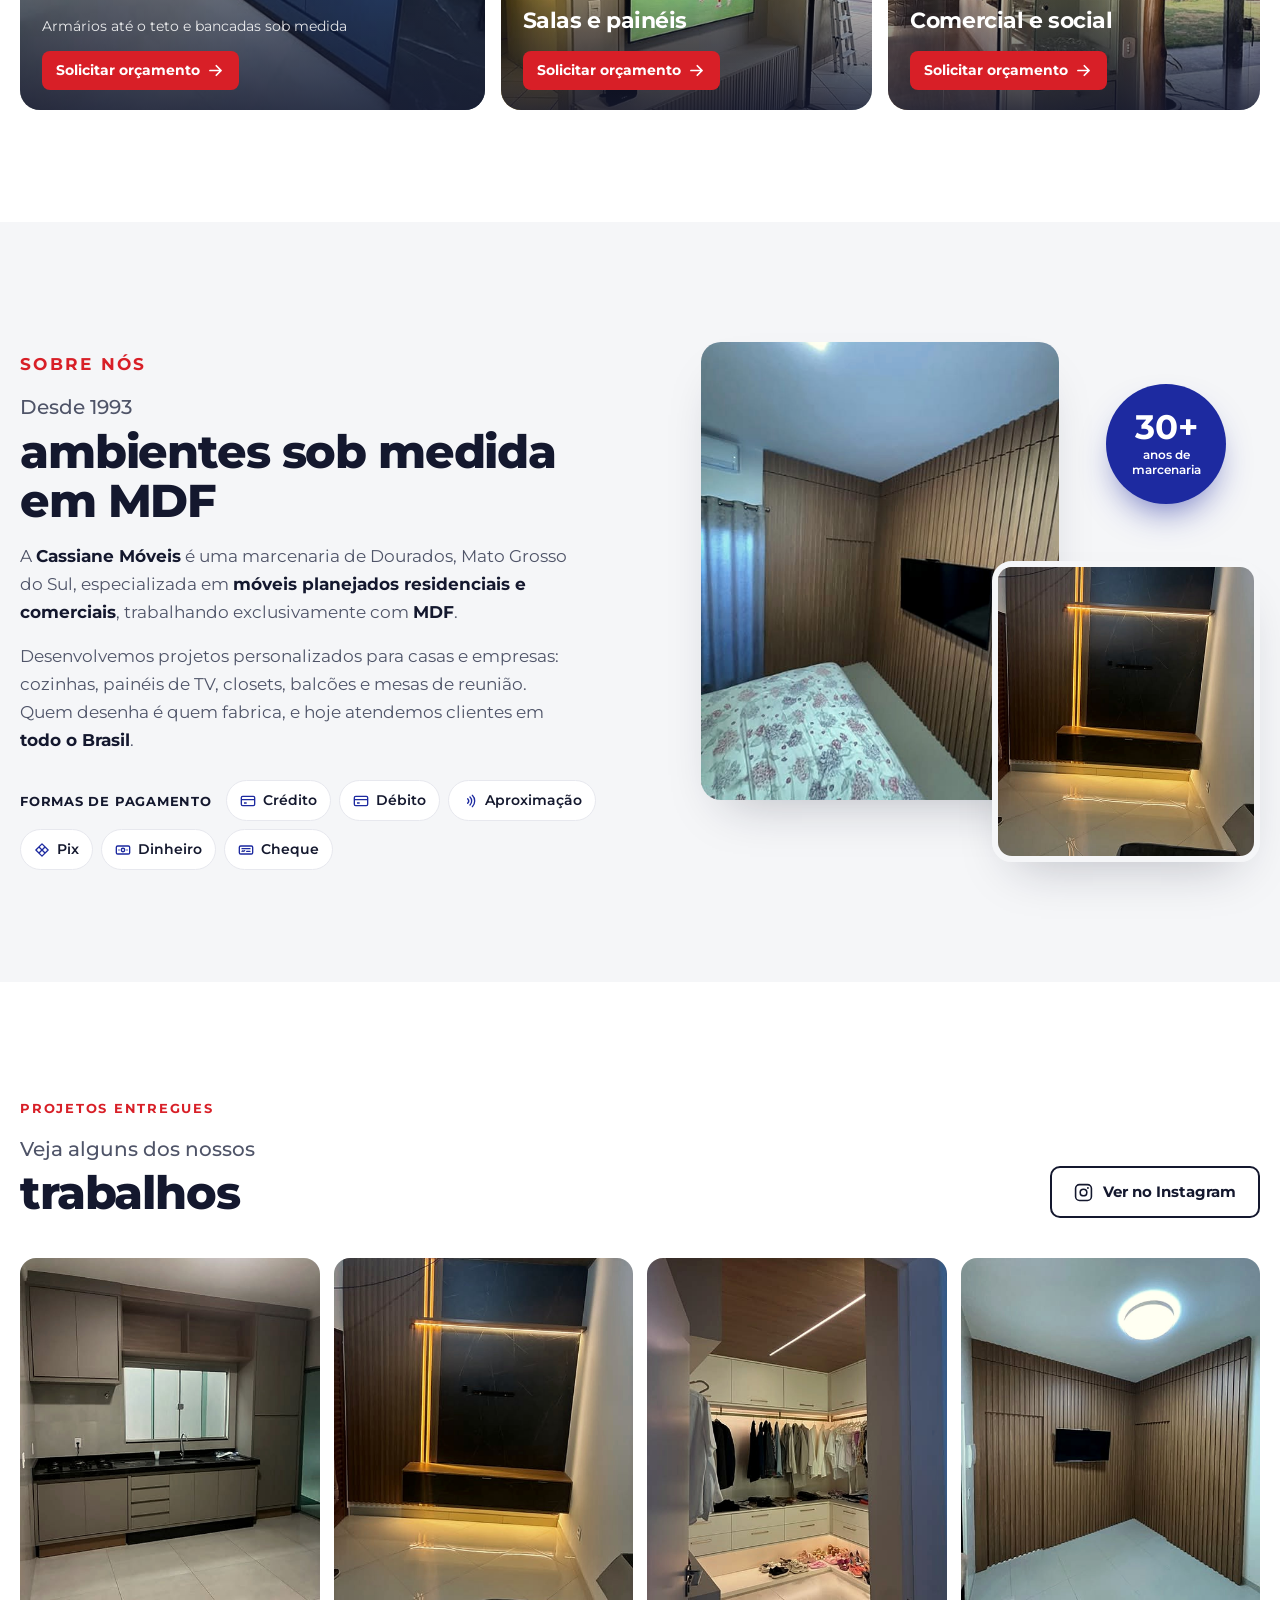
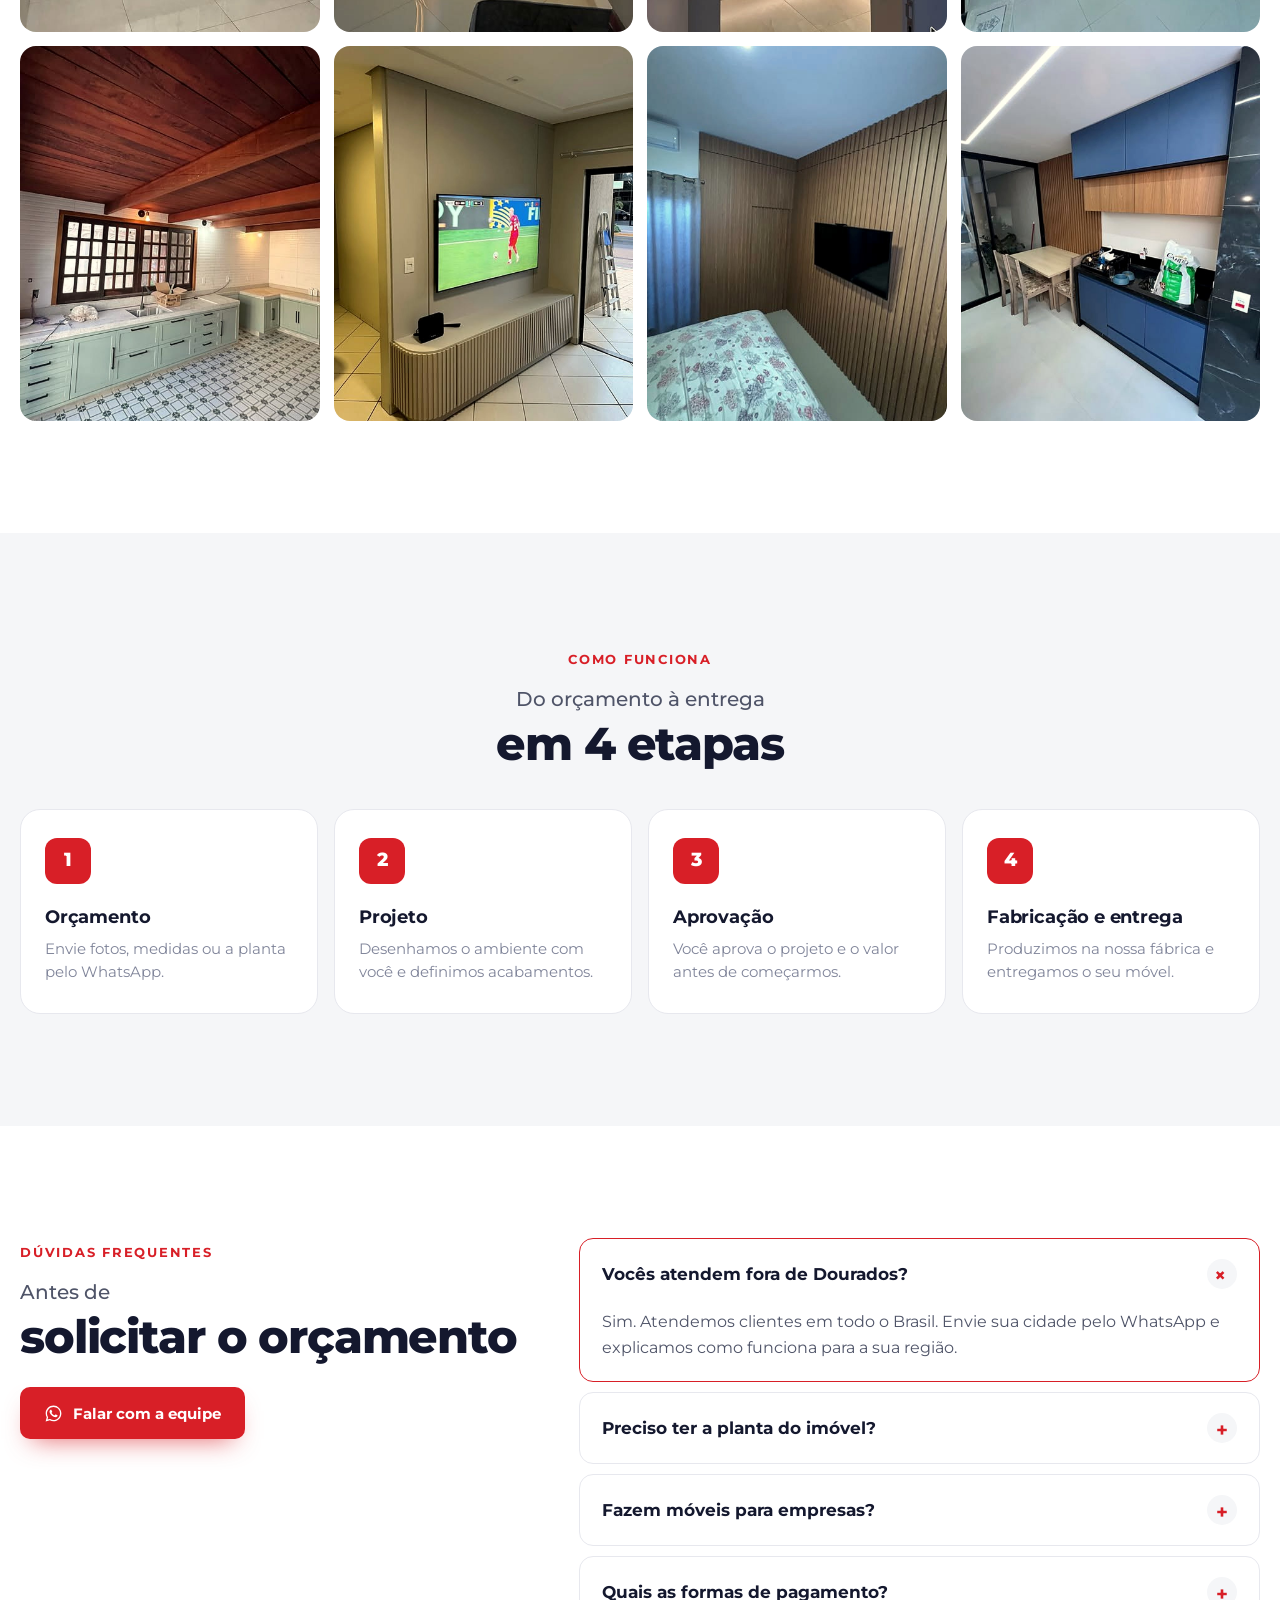
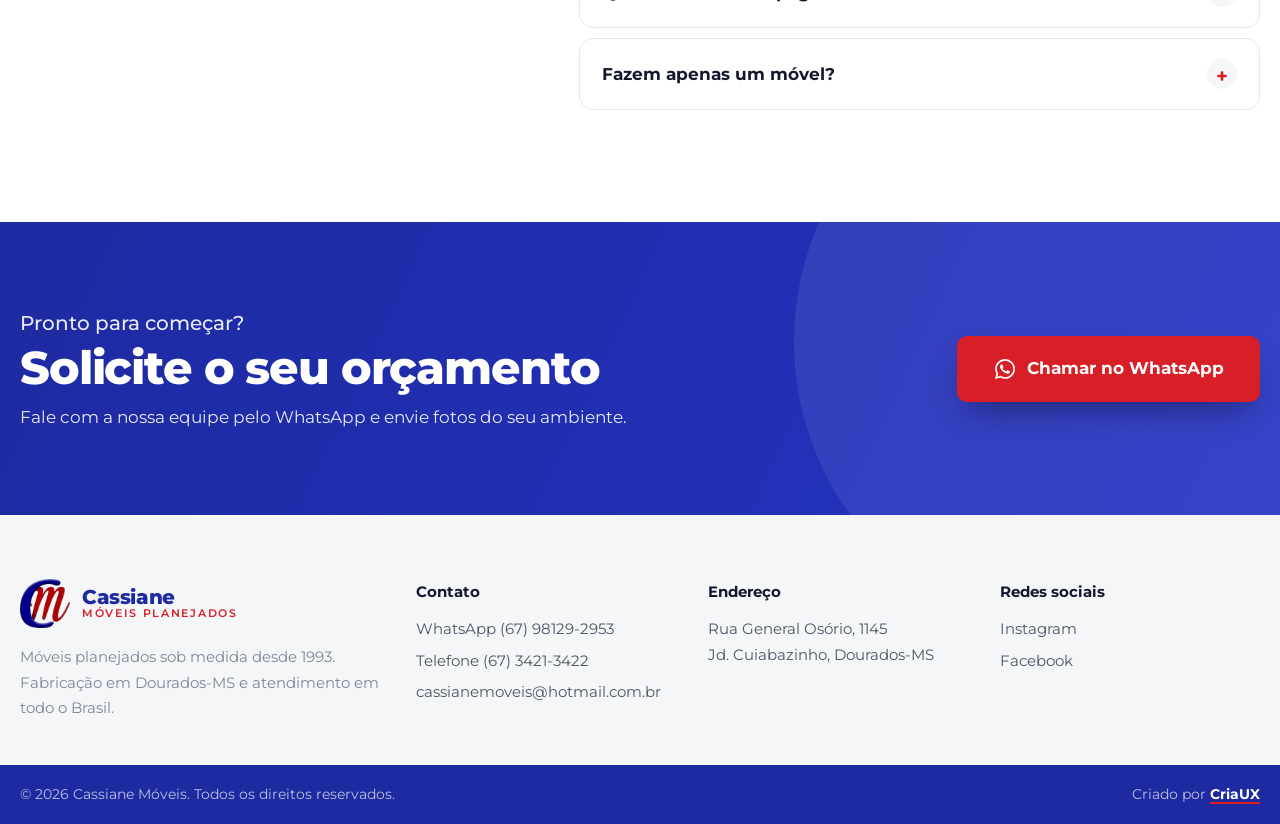
==== commit 6e7d4d9c: "Opção 3: trabalhamos exclusivamente com MDF" ====
--- a/opcao-3/index.html
+++ b/opcao-3/index.html
@@ -114,8 +114,8 @@
   <div class="wrap about">
     <div class="about__copy">
       <p class="tag">Sobre nós</p>
-      <h2><span class="h2__lead">Desde 1993</span><span class="h2__key">transformando madeira em ambientes</span></h2>
-      <p>A <b>Cassiane Móveis</b> é uma marcenaria de Dourados, Mato Grosso do Sul, especializada em <b>móveis planejados residenciais e comerciais</b>, com predominância de madeira.</p>
+      <h2><span class="h2__lead">Desde 1993</span><span class="h2__key">ambientes sob medida em MDF</span></h2>
+      <p>A <b>Cassiane Móveis</b> é uma marcenaria de Dourados, Mato Grosso do Sul, especializada em <b>móveis planejados residenciais e comerciais</b>, trabalhando exclusivamente com <b>MDF</b>.</p>
       <p>Desenvolvemos projetos personalizados para casas e empresas: cozinhas, painéis de TV, closets, balcões e mesas de reunião. Quem desenha é quem fabrica, e hoje atendemos clientes em <b>todo o Brasil</b>.</p>
       <div class="pay">
         <span class="pay__t">Formas de pagamento</span>
